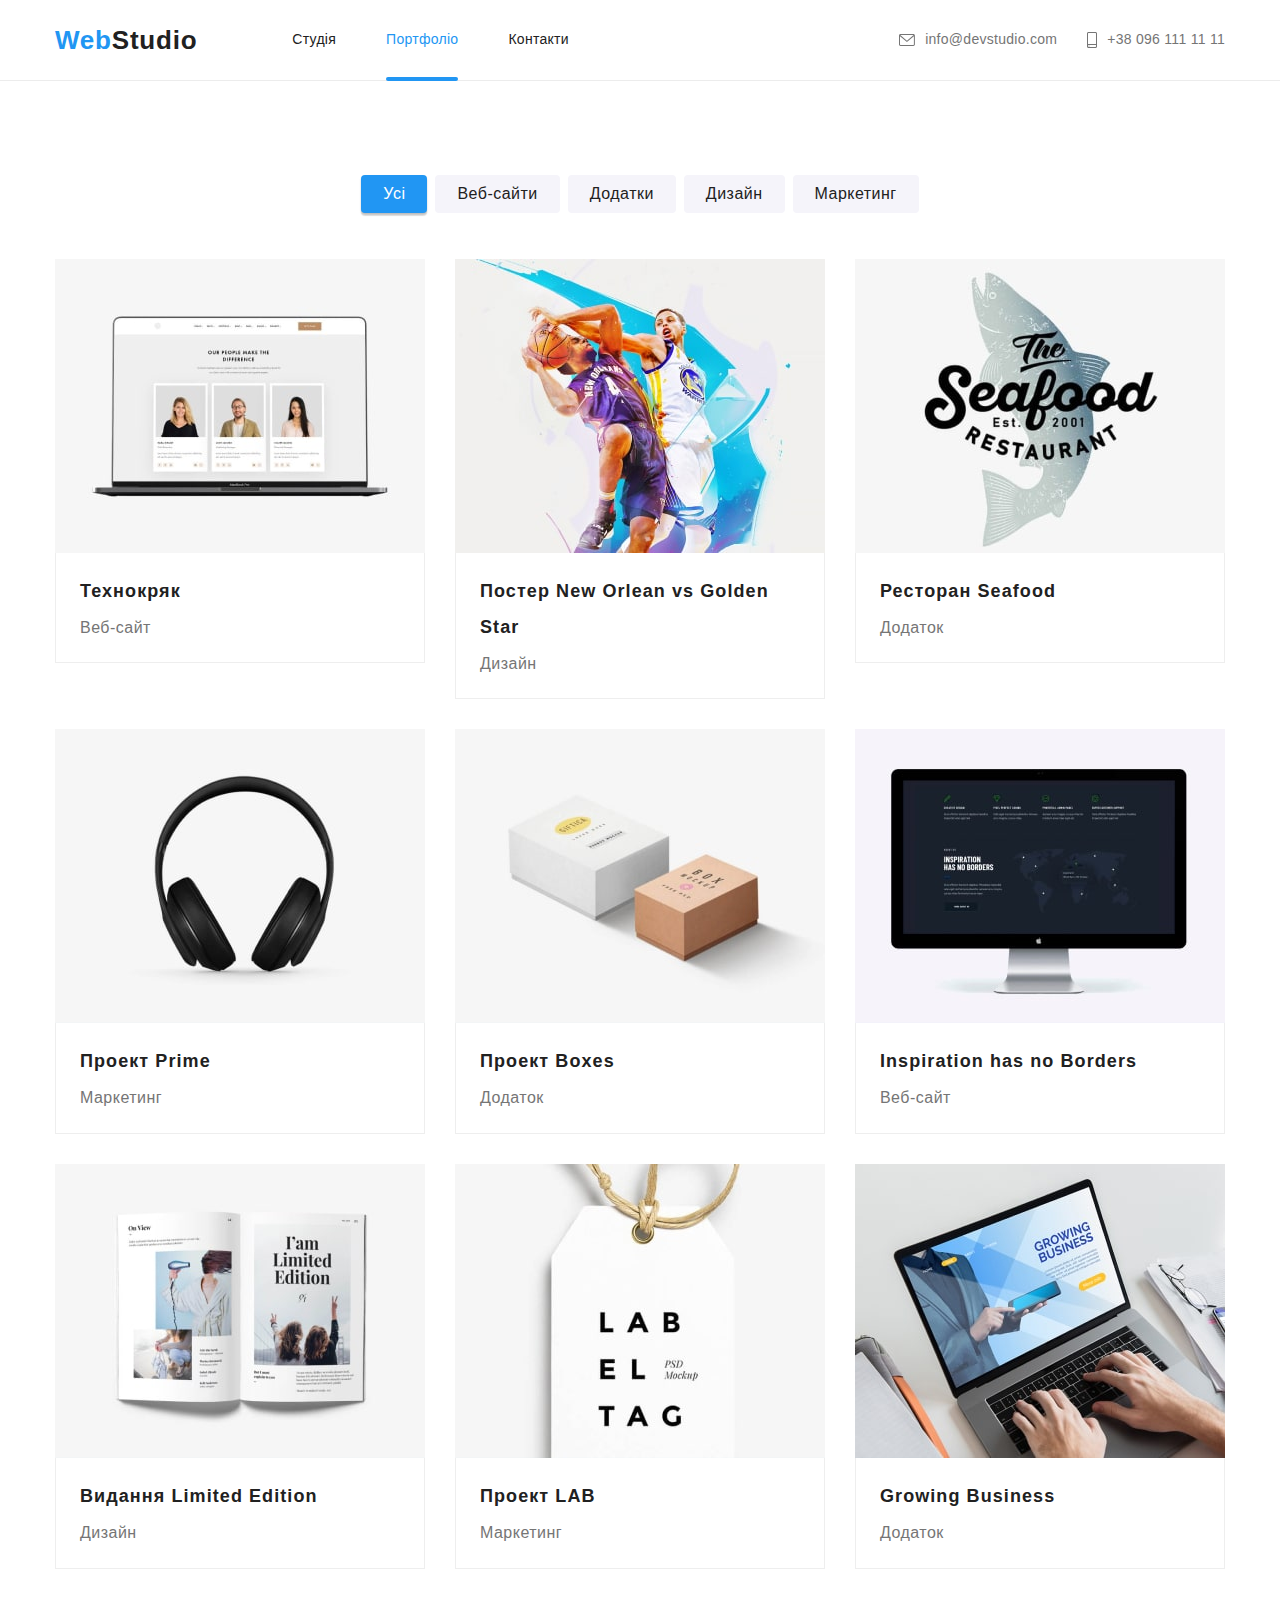
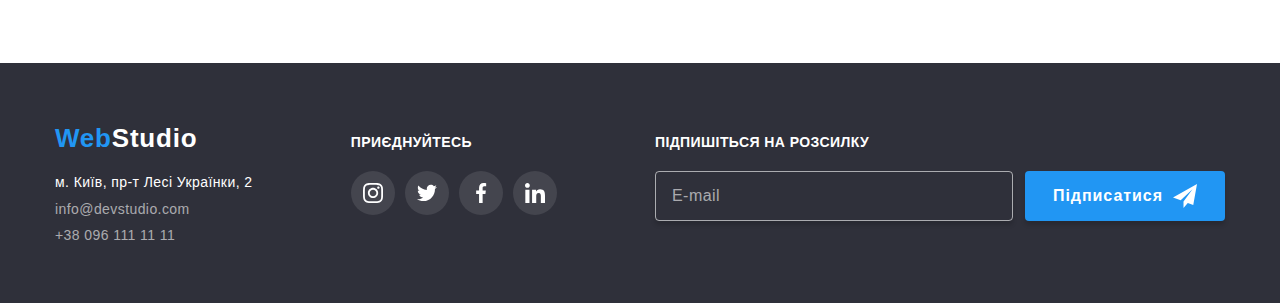
==== portfolio.html @ 4e76b280 "clone hw7" ====
<!DOCTYPE html>
<html lang="en">
  <head>
    <meta charset="UTF-8" />
    <meta http-equiv="X-UA-Compatible" content="IE=edge" />
    <meta name="viewport" content="width=device-width, initial-scale=1.0" />
    <link rel="preconnect" href="https://fonts.googleapis.com" />
    <link rel="preconnect" href="https://fonts.gstatic.com" crossorigin />
    <link
      href="https://fonts.googleapis.com/css2?family=Raleway:wght@700&family=Roboto:wght@400;500;700;900&display=swap"
      rel="stylesheet"
    />
    <title>WebStudio-Portfolio</title>
    <link
      rel="stylesheet"
      href="https://cdnjs.cloudflare.com/ajax/libs/modern-normalize/1.1.0/modern-normalize.min.css"
    />

    <link rel="stylesheet" href="./css/main.min.css" />
  </head>

  <body>
    <!-- Header -->
    <header class="header">
      <!-- Navigation -->
      <div class="container nav-container">
        <nav class="nav">
          <a href="./index.html" class="nav__logo logo link"> Web<span class="logo-header">Studio</span> </a>
          <ul class="nav__list list">
            <li class="nav__item">
              <a href="./index.html" class="nav__link link"> Студія </a>
            </li>
            <li class="nav-item">
              <a href="./portfolio.html" class="nav__link current link"> Портфоліо </a>
            </li>
            <li class="nav__item">
              <a href="#" class="nav__link link"> Контакти </a>
            </li>
          </ul>
        </nav>

        <ul class="contact-nav list">
          <li class="contact-nav__item">
            <a href="mailto:info@devstudio.com" class="contact-nav__link link">
              <svg class="contact-nav__icon" width="16" height="12">
                <use href="./images/icons.svg#icon-envelope"></use>
              </svg>
              info@devstudio.com
            </a>
          </li>
          <li class="contact-nav__item">
            <a href="tel:+380961111111" class="contact-nav__link link">
              <svg class="contact-nav__icon" width="10" height="16">
                <use href="./images/icons.svg#icon-smartphone"></use>
              </svg>
              +38 096 111 11 11
            </a>
          </li>
        </ul>
      </div>
    </header>
    <!-- Main Content -->
    <main class="portfolio-main">
      <section class="portfolio section">
        <div class="container">
          <h1 class="visually-hidden">Портфоліо</h1>
          <ul class="filters list">
            <li class="filters__item">
              <button type="button" class="filters__btn current-btn">Усі</button>
            </li>
            <li class="filters__item">
              <button type="button" class="filters__btn">Веб-сайти</button>
            </li>
            <li class="filters__item">
              <button type="button" class="filters__btn">Додатки</button>
            </li>
            <li class="filters__item">
              <button type="button" class="filters__btn">Дизайн</button>
            </li>
            <li class="filters__item">
              <button type="button" class="filters__btn">Маркетинг</button>
            </li>
          </ul>
          <!-- Projects -->
          <ul class="projects list">
            <li class="projects__item">
              <a href="" class="projects__link link">
                <div class="project-card">
                  <img
                    src="./images/portfolio-img-1.jpg"
                    alt="Пример веб-сайта"
                    class="project-card__photo"
                    width="370"
                    height="294"
                  />
                  <p class="project-card__text">
                    Ресурс пропонує комплексні пропозиції з різним рівнем функціоналу та сервісів. Все це дозволить
                    відвідувачу отримати вичерпні відомості про компанію чи приватну особу.
                  </p>
                </div>
                <div class="description-wrap">
                  <h2 class="description-wrap__title">Технокряк</h2>
                  <p class="description-wrap__type">Веб-сайт</p>
                </div>
              </a>
            </li>
            <li class="projects__item">
              <a href="" class="projects__link link">
                <div class="project-card">
                  <img
                    src="./images/portfolio-img-2.jpg"
                    alt="Баскетбольный постер"
                    class="project-card__photo"
                    width="370"
                    height="294"
                  />
                  <p class="project-card__text">
                    Lorem ipsum dolor sit amet consectetur adipisicing elit. Aut reiciendis tempore officiis id ipsa,
                    fugiat similique ipsam voluptatum dolorem aperiam.
                  </p>
                </div>
                <div class="description-wrap">
                  <h2 class="description-wrap__title">Постер New Orlean vs Golden Star</h2>
                  <p class="description-wrap__type">Дизайн</p>
                </div>
              </a>
            </li>
            <li class="projects__item">
              <a href="" class="projects__link link">
                <div class="project-card">
                  <img
                    src="./images/portfolio-img-3.jpg"
                    alt="Лого ресторана Seafood"
                    class="project-card__photo"
                    width="370"
                    height="294"
                  />
                  <p class="project-card__text">
                    Lorem ipsum dolor sit amet consectetur adipisicing elit. Veniam sint aliquam nesciunt qui eveniet ea
                    voluptatibus nostrum maxime dicta tempore?
                  </p>
                </div>
                <div class="description-wrap">
                  <h2 class="description-wrap__title">Ресторан Seafood</h2>
                  <p class="description-wrap__type">Додаток</p>
                </div>
              </a>
            </li>
            <li class="projects__item">
              <a href="" class="projects__link link">
                <div class="project-card">
                  <img
                    src="./images/portfolio-img-4.jpg"
                    alt="Фото наушников"
                    class="project-card__photo"
                    width="370"
                    height="294"
                  />
                  <p class="project-card__text">
                    Lorem, ipsum dolor sit amet consectetur adipisicing elit. Cumque voluptates tempora odio nesciunt
                    nostrum doloribus ex illo, laudantium quis odit.
                  </p>
                </div>
                <div class="description-wrap">
                  <h2 class="description-wrap__title">Проект Prime</h2>
                  <p class="description-wrap__type">Маркетинг</p>
                </div>
              </a>
            </li>
            <li class="projects__item">
              <a href="" class="projects__link link">
                <div class="project-card">
                  <img
                    src="./images/portfolio-img-5.jpg"
                    alt="Фото коробок"
                    class="project-card__photo"
                    width="370"
                    height="294"
                  />
                  <p class="project-card__text">
                    Lorem ipsum dolor sit amet, consectetur adipisicing elit. Veniam delectus ipsam quidem, facilis
                    similique aliquam commodi quis provident magni temporibus.
                  </p>
                </div>
                <div class="description-wrap">
                  <h2 class="description-wrap__title">Проект Boxes</h2>
                  <p class="description-wrap__type">Додаток</p>
                </div>
              </a>
            </li>
            <li class="projects__item">
              <a href="" class="projects__link link">
                <div class="project-card">
                  <img
                    src="./images/portfolio-img-6.jpg"
                    alt="Монитор с открытым сайтом"
                    class="project-card__photo"
                    width="370"
                    height="294"
                  />
                  <p class="project-card__text">
                    Lorem ipsum dolor sit amet consectetur adipisicing elit. Rem quae aut veniam, odio dignissimos sed
                    corrupti totam labore sint officiis!
                  </p>
                </div>
                <div class="description-wrap">
                  <h2 class="description-wrap__title">Inspiration has no Borders</h2>
                  <p class="description-wrap__type">Веб-сайт</p>
                </div>
              </a>
            </li>
            <li class="projects__item">
              <a href="" class="projects__link link">
                <div class="project-card">
                  <img
                    src="./images/portfolio-img-7.jpg"
                    alt="Фото открытого журнала"
                    class="project-card__photo"
                    width="370"
                    height="294"
                  />
                  <p class="project-card__text">
                    Lorem ipsum dolor sit, amet consectetur adipisicing elit. Temporibus odio numquam ipsam molestiae
                    itaque pariatur vel quas fuga, ad nihil!
                  </p>
                </div>
                <div class="description-wrap">
                  <h2 class="description-wrap__title">Видання Limited Edition</h2>
                  <p class="description-wrap__type">Дизайн</p>
                </div>
              </a>
            </li>
            <li class="projects__item">
              <a href="" class="projects__link link">
                <div class="project-card">
                  <img
                    src="./images/portfolio-img-8.jpg"
                    alt="Бумажный ценник"
                    class="project-card__photo"
                    width="370"
                    height="294"
                  />
                  <p class="project-card__text">
                    Lorem ipsum dolor sit amet consectetur adipisicing elit. Explicabo exercitationem rem omnis.
                    Doloremque dolorem eligendi eveniet adipisci cum voluptatem iusto!
                  </p>
                </div>
                <div class="description-wrap">
                  <h2 class="description-wrap__title">Проект LAB</h2>
                  <p class="description-wrap__type">Маркетинг</p>
                </div>
              </a>
            </li>
            <li class="projects__item">
              <a href="" class="projects__link link">
                <div class="project-card">
                  <img
                    src="./images/portfolio-img-9.jpg"
                    alt="Мужские руки и ноутбук"
                    class="project-card__photo"
                    width="370"
                    height="294"
                  />
                  <p class="project-card__text">
                    Lorem ipsum dolor sit amet consectetur adipisicing elit. Eligendi magnam cupiditate consectetur
                    sapiente voluptate facilis aspernatur nemo placeat quaerat et!
                  </p>
                </div>
                <div class="description-wrap">
                  <h2 class="description-wrap__title">Growing Business</h2>
                  <p class="description-wrap__type">Додаток</p>
                </div>
              </a>
            </li>
          </ul>
        </div>
      </section>
    </main>
    <!-- Footer -->
    <footer class="footer">
      <div class="container">
        <div class="footer-wrap">
          <div class="adress-wrap">
            <address class="address">
              <a href="./index.html" class="logo link"> Web<span class="logo-footer">Studio</span> </a>
              <ul class="contacts list">
                <li class="contacts__item">
                  <a
                    href="https://goo.gl/maps/u7yBzn2zctHJCY1Q6"
                    target="_blank"
                    class="contacts__post-address link"
                    rel="noreferrer noopener nofollow "
                  >
                    м. Київ, пр-т Лесі Українки, 2
                  </a>
                </li>
                <li class="contacts__item">
                  <a href="mailto:info@devstudio.com " class="contacts__link link"> info@devstudio.com </a>
                </li>
                <li class="contacts-item">
                  <a href="tel:+380961111111" class="contacts__link link"> +38 096 111 11 11 </a>
                </li>
              </ul>
            </address>
          </div>
          <div class="footer-soc-wrap">
            <h2 class="footer-soc-title title">Приєднуйтесь</h2>
            <ul class="socnet list">
              <li class="socnet__item">
                <a href="" class="socnet__link footer-soc-link link">
                  <svg class="socnet__icon" width="20" height="20">
                    <use href="./images/icons.svg#icon-instagram"></use>
                  </svg>
                </a>
              </li>
              <li class="socnet__item">
                <a href="" class="socnet__link footer-soc-link link">
                  <svg class="socnet__icon" width="20" height="20">
                    <use href="./images/icons.svg#icon-twitter"></use>
                  </svg>
                </a>
              </li>
              <li class="socnet__item">
                <a href="" class="socnet__link footer-soc-link link">
                  <svg class="socnet__icon" width="20" height="20">
                    <use href="./images/icons.svg#icon-facebook"></use>
                  </svg>
                </a>
              </li>
              <li class="socnet__item">
                <a href="" class="socnet__link footer-soc-link link">
                  <svg class="socnet__icon" width="20" height="20">
                    <use href="./images/icons.svg#icon-linkedin"></use>
                  </svg>
                </a>
              </li>
            </ul>
          </div>
          <div class="subscribe">
            <h2 class="subscribe__title">Підпишіться на розсилку</h2>
            <form class="subscribe__form">
              <input class="subscribe__email" name="user-email" type="email" placeholder="E-mail" />
              <button class="subscribe__btn btn" type="submit">
                Підписатися
                <svg class="subscribe__btn-icon" width="24" height="24">
                  <use href="./images/icons.svg#icon-icon-send"></use>
                </svg>
              </button>
            </form>
          </div>
        </div>
      </div>
    </footer>
  </body>
</html>
---- css/main.min.css ----
@font-face{font-family:"Roboto";font-style:normal;font-weight:400;src:url("../fonts/roboto-v30-latin_cyrillic-regular.eot");src:local(""),url("../fonts/roboto-v30-latin_cyrillic-regular.eot?#iefix") format("embedded-opentype"),url("../fonts/roboto-v30-latin_cyrillic-regular.woff2") format("woff2"),url("../fonts/roboto-v30-latin_cyrillic-regular.woff") format("woff"),url("../fonts/roboto-v30-latin_cyrillic-regular.ttf") format("truetype"),url("../fonts/roboto-v30-latin_cyrillic-regular.svg#Roboto") format("svg")}@font-face{font-family:"Roboto";font-style:normal;font-weight:500;src:url("../fonts/roboto-v30-latin_cyrillic-500.eot");src:local(""),url("../fonts/roboto-v30-latin_cyrillic-500.eot?#iefix") format("embedded-opentype"),url("../fonts/roboto-v30-latin_cyrillic-500.woff2") format("woff2"),url("../fonts/roboto-v30-latin_cyrillic-500.woff") format("woff"),url("../fonts/roboto-v30-latin_cyrillic-500.ttf") format("truetype"),url("../fonts/roboto-v30-latin_cyrillic-500.svg#Roboto") format("svg")}@font-face{font-family:"Roboto";font-style:normal;font-weight:700;src:url("../fonts/roboto-v30-latin_cyrillic-700.eot");src:local(""),url("../fonts/roboto-v30-latin_cyrillic-700.eot?#iefix") format("embedded-opentype"),url("../fonts/roboto-v30-latin_cyrillic-700.woff2") format("woff2"),url("../fonts/roboto-v30-latin_cyrillic-700.woff") format("woff"),url("../fonts/roboto-v30-latin_cyrillic-700.ttf") format("truetype"),url("../fonts/roboto-v30-latin_cyrillic-700.svg#Roboto") format("svg")}@font-face{font-family:"Roboto";font-style:normal;font-weight:900;src:url("../fonts/roboto-v30-latin_cyrillic-900.eot");src:local(""),url("../fonts/roboto-v30-latin_cyrillic-900.eot?#iefix") format("embedded-opentype"),url("../fonts/roboto-v30-latin_cyrillic-900.woff2") format("woff2"),url("../fonts/roboto-v30-latin_cyrillic-900.woff") format("woff"),url("../fonts/roboto-v30-latin_cyrillic-900.ttf") format("truetype"),url("../fonts/roboto-v30-latin_cyrillic-900.svg#Roboto") format("svg")}@font-face{font-family:"Raleway";font-style:normal;font-weight:700;src:url("../fonts/raleway-v28-latin-700.eot");src:local(""),url("../fonts/raleway-v28-latin-700.eot?#iefix") format("embedded-opentype"),url("../fonts/raleway-v28-latin-700.woff2") format("woff2"),url("../fonts/raleway-v28-latin-700.woff") format("woff"),url("../fonts/raleway-v28-latin-700.ttf") format("truetype"),url("../fonts/raleway-v28-latin-700.svg#Raleway") format("svg")}:root{--brand-color: #2196f3;--btn-hover: #188ce8;--main-color: #212121;--second-color: #757575;--accent-color: #ffffff;--background: #2f303a;--foot-color: rgba(255, 255, 255, 0.6);--portfolio-bcg-color: #f5f4fa;--icon-social-color: #afb1b8;--backdrop-color: rgba(0, 0, 0, 0.2);--overflow-color: rgba(33, 150, 243, 0.9);--timing-duration: 250ms;--timing-function: cubic-bezier(0.4, 0, 0.2, 1)}.visually-hidden{position:absolute;width:1px;height:1px;margin:-1px;border:0;padding:0;white-space:nowrap;clip-path:inset(100%);clip:rect(0 0 0 0);overflow:hidden}h1,h2,h3,h4,h5,h6,p{margin-top:0;margin-bottom:0}ul,ol{margin:0;padding-left:0}body{font-family:"Roboto",sans-serif;font-style:normal;font-size:14px;color:var(--main-color)}img{display:block;max-width:100%;height:auto}.link{text-decoration:none;padding:0}.list{list-style:none}.hero__btn{font-size:16px;line-height:1.9;font-weight:700;letter-spacing:.06em;background:var(--brand-color);box-shadow:0px 4px 4px rgba(0,0,0,.15);border-radius:4px;font-family:inherit;font-style:normal;text-align:center;color:var(--accent-color);padding:10px 32px;transition:background-color var(--timing-duration) var(--timing-function)}.hero__btn:hover,.hero__btn:focus{background-color:var(--btn-hover)}.subscribe__btn{font-size:16px;line-height:1.875;font-weight:700;letter-spacing:.06em;background-color:var(--brand-color);box-shadow:0px 4px 4px rgba(0,0,0,.15);border-radius:4px;border:none;font-family:inherit;font-style:normal;display:flex;align-items:center;text-align:center;color:var(--accent-color);padding:10px 28px;transition:background-color var(--timing-duration) var(--timing-function)}.subscribe__btn:hover,.subscribe__btn:focus{background-color:var(--btn-hover)}.subscribe__btn-icon{fill:currentColor;margin-left:10px}.filters__btn{font-size:16px;line-height:1.6;font-weight:500;letter-spacing:.03em;color:var(--main-color);background-color:var(--portfolio-bcg-color);border-radius:4px;border-style:none;font-family:inherit;font-style:normal;text-align:center;cursor:pointer;padding:6px 22px;transition:background-color var(--timing-duration) var(--timing-function),color var(--timing-duration) var(--timing-function),box-shadow var(--timing-duration) var(--timing-function)}.filters__btn:hover,.filters__btn:focus{background-color:var(--brand-color);color:var(--accent-color);box-shadow:0px 3px 1px rgba(0,0,0,.1),0px 1px 2px rgba(0,0,0,.08),0px 2px 2px rgba(0,0,0,.12)}.current-btn{background-color:var(--brand-color);color:var(--accent-color);box-shadow:0px 3px 1px rgba(0,0,0,.1),0px 1px 2px rgba(0,0,0,.08),0px 2px 2px rgba(0,0,0,.12)}.container{width:100%;max-width:1200px;padding-left:15px;padding-right:15px;margin:0 auto}.section{padding-top:94px;padding-bottom:94px}.work__title,.our-team__title,.clients-title{font-size:36px;line-height:1.17;font-weight:700;letter-spacing:.03em;text-align:center}.backdrop{position:fixed;top:0;left:0;width:100%;height:100%;background-color:var(--backdrop-color);opacity:1;transition:opacity var(--timing-duration) var(--timing-function),visibility var(--timing-duration) var(--timing-function)}.backdrop.is-hidden{visibility:hidden;opacity:0;pointer-events:none}.modal{position:absolute;top:50%;left:50%;width:528px;min-height:581px;background-color:var(--accent-color);box-shadow:0px 1px 3px rgba(0,0,0,.12),0px 1px 1px rgba(0,0,0,.14),0px 2px 1px rgba(0,0,0,.2);border-radius:4px;transform:translate(-50%, -50%) scale(1);transition:transform var(--timing-duration) var(--timing-function);padding:40px}.backdrop.is-hidden .modal{transform:translate(-50%, -50%) scale(0)}.btn-close-wrap{position:absolute;right:8px;top:8px}.btn-close{display:flex;justify-content:center;align-items:center;width:30px;height:30px;border-radius:50%;background:var(--accent-color);border:1px solid rgba(0,0,0,.1);transition:color var(--timing-duration) var(--timing-function)}.btn-close:hover,.btn-close:focus{color:var(--btn-hover)}.modal-icon-close{fill:currentColor}.modal__title{font-size:20px;line-height:1.15;font-weight:700;letter-spacing:.03em;text-align:center;margin-bottom:30px}.modal-form{width:448px}.modal-field{margin-bottom:10px}.modal-label{font-size:12px;line-height:1.17;font-weight:400;letter-spacing:.01em;color:var(--second-color);display:block;margin-bottom:4px}.modal-input{width:100%;height:40px;border:1px solid rgba(33,33,33,.2);border-radius:4px;padding-left:42px;background-color:rgba(0,0,0,0);transition:border var(--timing-duration) var(--timing-function)}.modal-input:focus{border:1px solid var(--overflow-color);outline:rgba(0,0,0,0)}.input-wrap{position:relative}.modal-icon{position:absolute;top:50%;left:15px;transform:translateY(-50%);transition:fill var(--timing-duration) var(--timing-function)}.modal-input:focus~.modal-icon{fill:var(--overflow-color)}.modal-field-text{margin-bottom:20px}.modal-text{width:100%;height:120px;border:1px solid rgba(33,33,33,.2);border-radius:4px;padding:12px 16px;resize:none}.modal-text:focus{border:1px solid var(--overflow-color);outline:rgba(0,0,0,0)}.modal-text::placeholder{font-weight:400;font-size:12px;line-height:14px;letter-spacing:.01em;color:rgba(117,117,117,.5)}.modal-field-check{margin-bottom:30px}.check-text{display:flex;align-items:center;justify-content:center;font-size:14px;line-height:1.7;font-weight:400;letter-spacing:.03em;color:var(--second-color)}.check-text span{width:16px;height:15px;border:2px solid var(--main-color);border-radius:2px;margin-right:10px;display:flex;align-items:center;justify-content:center;transition:background-color var(--timing-duration) var(--timing-function);transition:border-color var(--timing-duration) var(--timing-function)}.modal-check:checked+.check-text span{background-color:var(--brand-color);border:none}.modal-check:focus+.check-text span{border-color:var(--main-color)}.check-icon{fill:rgba(0,0,0,0);transition:fill var(--timing-duration) var(--timing-function)}.modal-check:checked+.check-text .check-icon{fill:var(--accent-color)}.policy-agreement{color:var(--overflow-color);font-weight:400;font-size:14px;line-height:1.7;letter-spacing:.03em}.btn-modal{background:var(--brand-color);box-shadow:0px 4px 4px rgba(0,0,0,.15);border-radius:4px;font-family:inherit;font-style:normal;font-size:16px;line-height:1.875;font-weight:700;letter-spacing:.06em;color:var(--accent-color);padding:10px 52px;border:none;transition:background-color var(--timing-duration) var(--timing-function)}.btn-modal:hover,.btn-modal:focus{background-color:var(--btn-hover)}.btn-wrap{display:flex;justify-content:center;align-items:center}.socnet{display:flex;justify-content:center;gap:10px}.socnet__link{width:44px;height:44px;border-radius:50%;background-color:var(--accent-color);display:flex;align-items:center;justify-content:center;color:var(--icon-social-color);transition:background-color var(--timing-duration) var(--timing-function),color var(--timing-duration) var(--timing-function)}.socnet__link:hover{background-color:var(--brand-color);color:var(--accent-color)}.socnet__icon{fill:currentColor}.footer-soc-link{background-color:rgba(255,255,255,.1);color:var(--accent-color);transition:background-color var(--timing-duration) var(--timing-function)}.footer-soc-link:focus{background-color:var(--brand-color)}.logo{font-family:"Raleway",sans-serif;font-size:26px;line-height:1.19;font-weight:700;letter-spacing:.03em;color:var(--brand-color);padding:0}.logo-header{color:var(--main-color)}.logo-footer{color:var(--accent-color)}.header{border-bottom:1px solid #ececec}.nav-container{display:flex;align-items:center}.nav{display:flex;align-items:center}.nav__list{margin-left:95px;display:flex;gap:50px}.nav__list .nav__item:last-child{margin-right:0}.contact-nav{margin-left:auto;display:flex;justify-content:space-between;gap:30px}.contact-nav__link{font-size:14px;line-height:1.14;font-weight:500;letter-spacing:.02em;color:var(--second-color);display:flex;align-items:center;padding:10px 0;transition:color var(--timing-duration) var(--timing-function)}.contact-nav__link:hover,.contact-nav__link:focus{color:var(--brand-color)}.contact-nav__icon{margin-right:10px;fill:currentColor}.nav__link{font-size:14px;line-height:1.14;font-weight:500;letter-spacing:.02em;color:var(--main-color);display:inline-block;padding:32px 0;transition:color var(--timing-duration) var(--timing-function)}.nav__link:hover,.nav__link:focus{color:var(--brand-color)}.current{color:var(--brand-color);position:relative}.current::after{position:absolute;content:"";width:100%;height:4px;border-radius:2px;background-color:currentColor;left:0;bottom:-1px}.hero{max-width:1600px;margin:0 auto;background-image:linear-gradient(rgba(47, 48, 58, 0.4), rgba(47, 48, 58, 0.4)),url(../images/main-section-Img.jpg);background-repeat:no-repeat;background-size:cover;background-position:center;text-align:center;padding:200px 0}.hero__title{margin-bottom:35px;font-size:44px;line-height:1.36;font-weight:900;letter-spacing:.06em;text-align:center;text-transform:uppercase;color:var(--accent-color)}.features-list{display:flex;gap:30px}.features-list__icon-thumb{display:flex;justify-content:center;align-items:center;height:120px;margin-bottom:30px;background:var(--portfolio-bcg-color);border-radius:4px}.features-list__title{font-size:14px;line-height:1.14;font-weight:700;letter-spacing:.03em;text-transform:uppercase;margin-bottom:10px}.features-list__text{font-weight:400;line-height:1.7;letter-spacing:.03em;color:var(--second-color)}.work{padding-top:0}.work__title{margin-bottom:50px}.work-list{display:flex;justify-content:center;gap:30px}.work-list__thumb{position:relative}.work-list__subtitle{position:absolute;padding:27px 0;font-size:14px;line-height:1.14;font-weight:700;letter-spacing:.03em;text-align:center;text-transform:uppercase;color:var(--accent-color);width:100%;height:70px;background:rgba(47,48,58,.8);bottom:0}.our-team{background-color:var(--portfolio-bcg-color)}.our-team__title{margin-bottom:50px}.team-list{display:flex;gap:30px}.team-list__item{background:var(--accent-color);box-shadow:0px 1px 3px rgba(0,0,0,.12),0px 1px 1px rgba(0,0,0,.14),0px 2px 1px rgba(0,0,0,.2);border-radius:0px 0px 4px 4px}.team-list__wrap{padding:30px 32px}.team-list__title{font-size:16px;line-height:1.19;font-weight:500;letter-spacing:.03em;text-align:center;margin-bottom:10px}.team-list__text{font-size:16px;line-height:1.19;font-weight:400;letter-spacing:.03em;text-align:center;color:var(--second-color);margin-bottom:16px}.clients-list{display:flex;gap:30px;justify-content:center;margin-top:50px}.clients-list__link{width:170px;height:92px;border:1px solid var(--icon-social-color);border-radius:4px;color:var(--icon-social-color);display:flex;align-items:center;justify-content:center;transition:color var(--timing-duration) var(--timing-function),border var(--timing-duration) var(--timing-function)}.clients-list__link:hover,.clients-list__link:focus{color:var(--brand-color);border:1px solid var(--brand-color)}.clients-list__icon{fill:currentColor}.footer{padding:60px 0;background-color:var(--background)}.address{font-style:normal}.contacts{margin-top:20px}.contacts .contacts__item{margin-bottom:10px}.contacts .contacts__item:last-child{margin-bottom:0}.contacts__post-address{font-size:14px;line-height:1.17;font-weight:400;letter-spacing:.03em;color:var(--accent-color);padding:0}.contacts__post-address:hover,.contacts__post-address:focus{color:var(--brand-color)}.contacts__link{font-size:14px;line-height:1.17;font-weight:400;letter-spacing:.03em;color:var(--foot-color);padding:0}.contacts__link:hover,.contacts__link:focus{color:var(--brand-color)}.footer-soc-title,.subscribe__title{font-size:14px;line-height:1.14;font-weight:700;letter-spacing:.03em;text-transform:uppercase;color:var(--accent-color);margin-bottom:20px}.footer-soc-wrap{margin-top:12px}.footer-wrap{display:flex;justify-content:space-between}.subscribe{margin-top:12px}.subscribe__form{display:flex;gap:12px;margin-top:20px}.subscribe__email{width:358px;height:50px;border:1px solid var(--foot-color);box-shadow:0px 4px 4px rgba(0,0,0,.15);border-radius:4px;font-family:inherit;font-style:normal;font-size:16px;line-height:1.25;font-weight:400;letter-spacing:.03em;color:var(--accent-color);background-color:rgba(0,0,0,0);display:flex;align-items:center;padding-left:16px}.subscribe__email::placeholder{color:var(--foot-color)}.subscribe__email:focus{outline:none;border:1px solid var(--overflow-color)}.filters{display:flex;justify-content:center;margin-bottom:46px;gap:8px}.projects{display:flex;flex-wrap:wrap;gap:30px}.projects__item{width:calc((100% - 60px)/3)}.projects__link{display:block;padding:0;transition:box-shadow var(--timing-duration) var(--timing-function)}.projects__link:hover,.projects__link:focus{box-shadow:0px 1px 1px rgba(0,0,0,.12),0px 4px 4px rgba(0,0,0,.06),1px 4px 6px rgba(0,0,0,.16)}.project-card{position:relative;overflow:hidden}.project-card__text{display:flex;align-items:center;top:0;left:0;position:absolute;font-size:18px;line-height:2;font-weight:400;letter-spacing:.03em;padding:63px 24px;color:var(--accent-color);background-color:var(--overflow-color);width:100%;height:100%;transform:translateY(100%);transition:transform var(--timing-duration) var(--timing-function)}.projects__item:hover .project-card__text{transform:translateY(0%)}.description-wrap{border-bottom:1px solid #eee;border-left:1px solid #eee;border-right:1px solid #eee;padding:20px 24px}.description-wrap .description-wrap__title{font-size:18px;line-height:2;font-weight:700;letter-spacing:.06em;margin-bottom:4px;color:var(--main-color)}.description-wrap .description-wrap__type{font-size:16px;line-height:1.87;font-weight:400;letter-spacing:.03em;color:var(--second-color)}/*# sourceMappingURL=main.min.css.map */
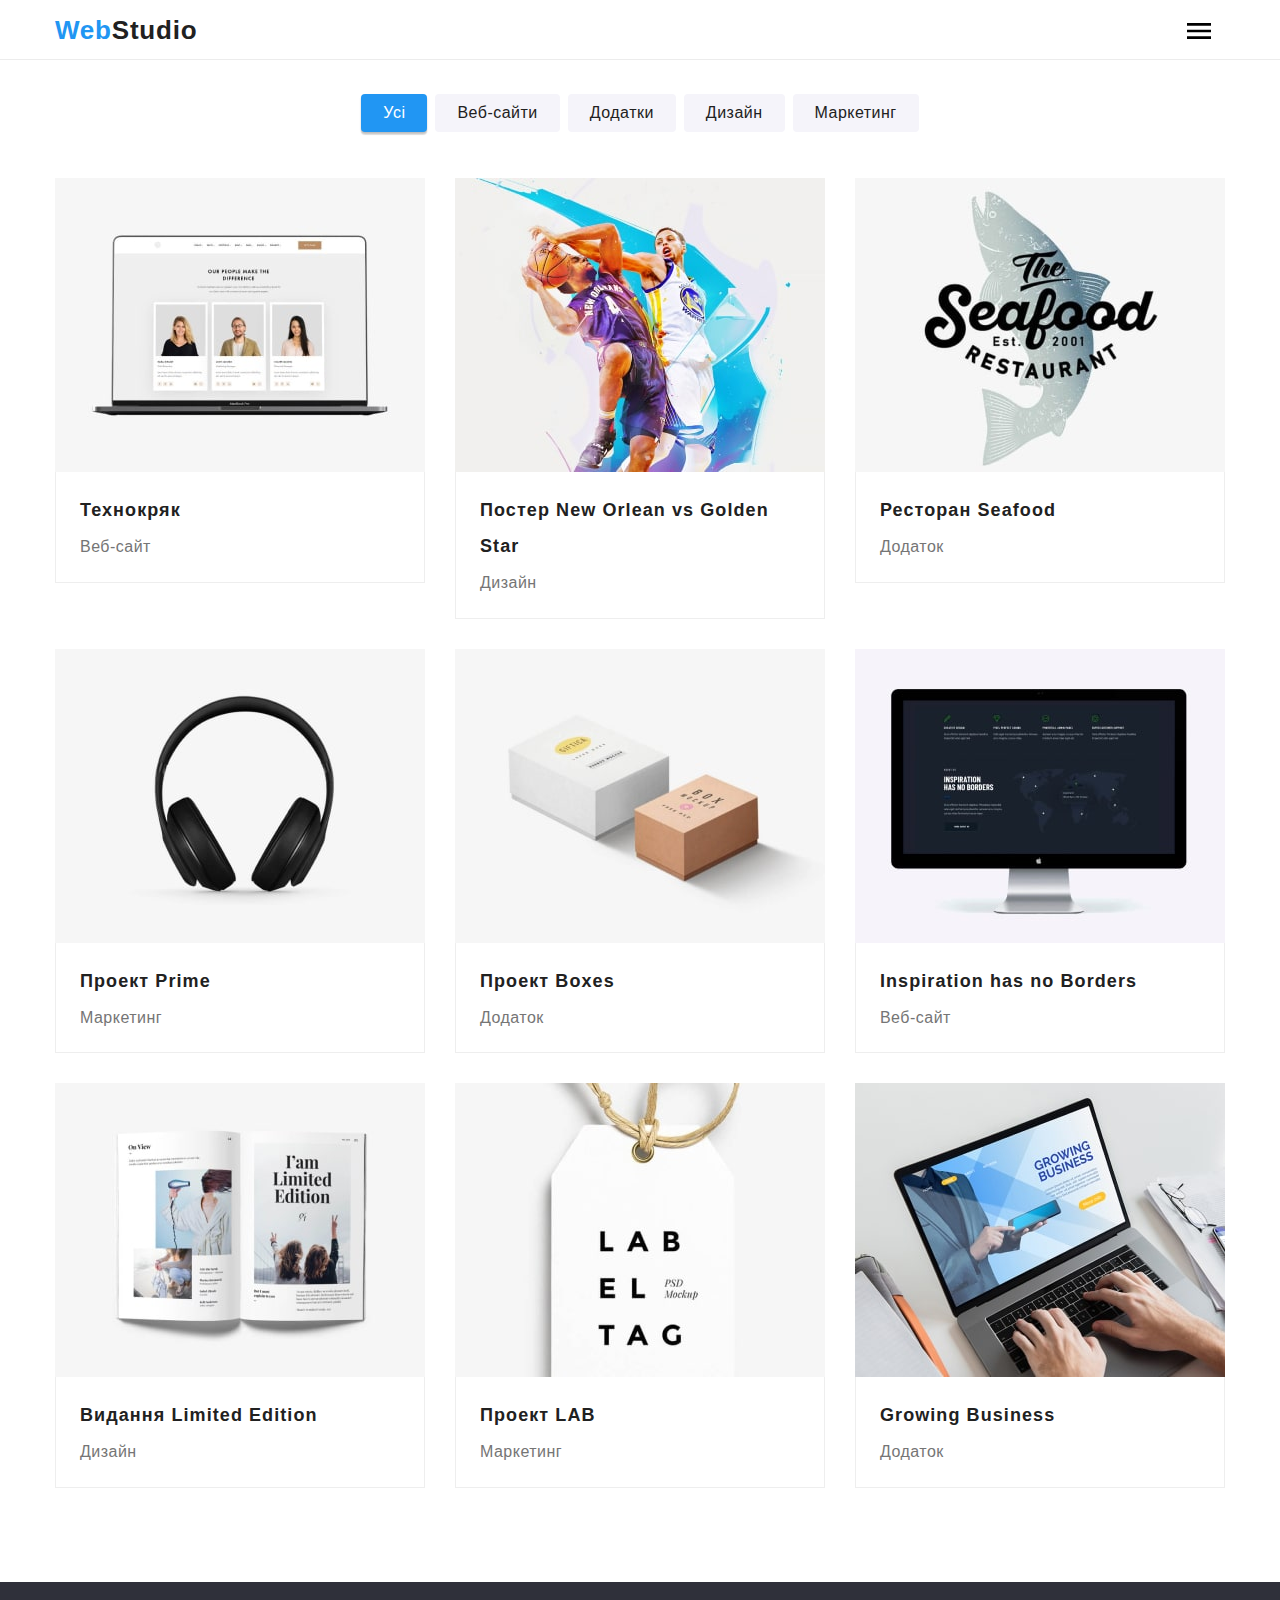
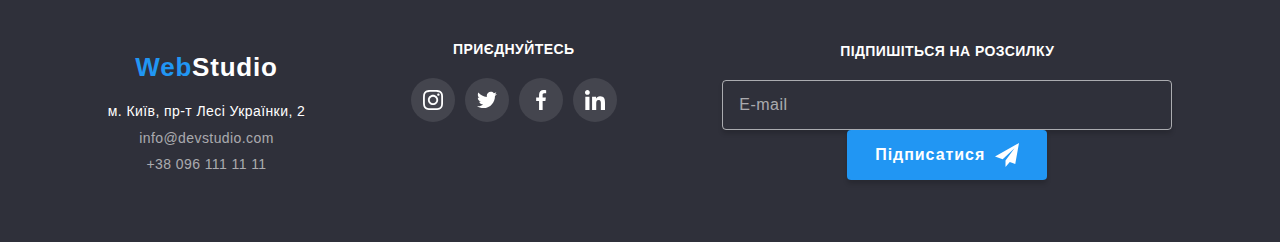
==== commit 06ea2457: "add mobile-menu" ====
--- a/portfolio.html
+++ b/portfolio.html
@@ -22,10 +22,14 @@
   <body>
     <!-- Header -->
     <header class="header">
-      <!-- Navigation -->
       <div class="container nav-container">
+        <a href="./index.html" class="header__logo logo link"> Web<span class="logo-header">Studio</span> </a>
+        <button class="menu-toggle js-open-menu" type="button" aria-expanded="false" aria-controls="mobile-menu">
+          <svg class="menu-icon" width="40" height="40">
+            <use href="./images/icons.svg#icon-menu_40px"></use>
+          </svg>
+        </button>
         <nav class="nav">
-          <a href="./index.html" class="nav__logo logo link"> Web<span class="logo-header">Studio</span> </a>
           <ul class="nav__list list">
             <li class="nav__item">
               <a href="./index.html" class="nav__link link"> Студія </a>
@@ -38,25 +42,40 @@
             </li>
           </ul>
         </nav>
-
-        <ul class="contact-nav list">
-          <li class="contact-nav__item">
-            <a href="mailto:info@devstudio.com" class="contact-nav__link link">
-              <svg class="contact-nav__icon" width="16" height="12">
-                <use href="./images/icons.svg#icon-envelope"></use>
-              </svg>
-              info@devstudio.com
-            </a>
-          </li>
-          <li class="contact-nav__item">
-            <a href="tel:+380961111111" class="contact-nav__link link">
-              <svg class="contact-nav__icon" width="10" height="16">
-                <use href="./images/icons.svg#icon-smartphone"></use>
-              </svg>
-              +38 096 111 11 11
-            </a>
-          </li>
-        </ul>
+        <div class="header-connect">
+          <ul class="contact list">
+            <li class="contact__item">
+              <a href="mailto:info@devstudio.com" class="contact-link link">
+                <svg class="contact__icon" width="16" height="12">
+                  <use href="./images/icons.svg#icon-envelope"></use>
+                </svg>
+                info@devstudio.com
+              </a>
+            </li>
+            <li class="contact__item">
+              <a href="tel:+380961111111" class="contact__link link">
+                <svg class="contact__icon" width="10" height="16">
+                  <use href="./images/icons.svg#icon-smartphone"></use>
+                </svg>
+                +38 096 111 11 11
+              </a>
+            </li>
+          </ul>
+          <ul class="social list">
+            <li class="social__item">
+              <a href="" class="social__link link">Instagramm</a>
+            </li>
+            <li class="social__item">
+              <a href="" class="social__link link">Twitter</a>
+            </li>
+            <li class="social__item">
+              <a href="" class="social__link link">facebook</a>
+            </li>
+            <li class="social__item">
+              <a href="" class="social__link link">LinkedIn</a>
+            </li>
+          </ul>
+        </div>
       </div>
     </header>
     <!-- Main Content -->
@@ -351,5 +370,54 @@
         </div>
       </div>
     </footer>
+
+    <div class="mob-menu js-menu-container" id="mobile-menu">
+      <div class="menu-container">
+        <button class="menu-toggle js-close-menu" type="button">
+          <svg class="menu-icon" width="40" height="40">
+            <use href="./images/icons.svg#icon-close_40px"></use>
+          </svg>
+        </button>
+        <nav class="menu-nav">
+          <ul class="menu-nav__list list">
+            <li class="menu-nav__item">
+              <a href="./index.html" class="menu-nav__link link"> Студія </a>
+            </li>
+            <li class="menu-nav__item">
+              <a href="./portfolio.html" class="menu-nav__link link"> Портфоліо </a>
+            </li>
+            <li class="menu-nav__item">
+              <a href="#" class="menu-nav__link link"> Контакти </a>
+            </li>
+          </ul>
+        </nav>
+        <div class="menu-connect">
+          <ul class="menu-contact list">
+            <li class="menu-contact__item">
+              <a href="tel:+380961111111" class="menu-tel link"> +38 096 111 11 11 </a>
+            </li>
+            <li class="menu-contact__item">
+              <a href="mailto:info@devstudio.com" class="menu-email link"> info@devstudio.com </a>
+            </li>
+          </ul>
+          <ul class="menu-social list">
+            <li class="menu-social__item">
+              <a href="" class="menu-social__link link">Instagram</a>
+            </li>
+            <li class="menu-social__item">
+              <a href="" class="menu-social__link link">Twitter</a>
+            </li>
+            <li class="menu-social__item">
+              <a href="" class="menu-social__link link">facebook</a>
+            </li>
+            <li class="menu-social__item">
+              <a href="" class="menu-social__link link">LinkedIn</a>
+            </li>
+          </ul>
+        </div>
+      </div>
+    </div>
+
+    <script src="./js/mobile-menu.js"></script>
   </body>
 </html>
--- a/css/main.min.css
+++ b/css/main.min.css
@@ -1 +1 @@
-@font-face{font-family:"Roboto";font-style:normal;font-weight:400;src:url("../fonts/roboto-v30-latin_cyrillic-regular.eot");src:local(""),url("../fonts/roboto-v30-latin_cyrillic-regular.eot?#iefix") format("embedded-opentype"),url("../fonts/roboto-v30-latin_cyrillic-regular.woff2") format("woff2"),url("../fonts/roboto-v30-latin_cyrillic-regular.woff") format("woff"),url("../fonts/roboto-v30-latin_cyrillic-regular.ttf") format("truetype"),url("../fonts/roboto-v30-latin_cyrillic-regular.svg#Roboto") format("svg")}@font-face{font-family:"Roboto";font-style:normal;font-weight:500;src:url("../fonts/roboto-v30-latin_cyrillic-500.eot");src:local(""),url("../fonts/roboto-v30-latin_cyrillic-500.eot?#iefix") format("embedded-opentype"),url("../fonts/roboto-v30-latin_cyrillic-500.woff2") format("woff2"),url("../fonts/roboto-v30-latin_cyrillic-500.woff") format("woff"),url("../fonts/roboto-v30-latin_cyrillic-500.ttf") format("truetype"),url("../fonts/roboto-v30-latin_cyrillic-500.svg#Roboto") format("svg")}@font-face{font-family:"Roboto";font-style:normal;font-weight:700;src:url("../fonts/roboto-v30-latin_cyrillic-700.eot");src:local(""),url("../fonts/roboto-v30-latin_cyrillic-700.eot?#iefix") format("embedded-opentype"),url("../fonts/roboto-v30-latin_cyrillic-700.woff2") format("woff2"),url("../fonts/roboto-v30-latin_cyrillic-700.woff") format("woff"),url("../fonts/roboto-v30-latin_cyrillic-700.ttf") format("truetype"),url("../fonts/roboto-v30-latin_cyrillic-700.svg#Roboto") format("svg")}@font-face{font-family:"Roboto";font-style:normal;font-weight:900;src:url("../fonts/roboto-v30-latin_cyrillic-900.eot");src:local(""),url("../fonts/roboto-v30-latin_cyrillic-900.eot?#iefix") format("embedded-opentype"),url("../fonts/roboto-v30-latin_cyrillic-900.woff2") format("woff2"),url("../fonts/roboto-v30-latin_cyrillic-900.woff") format("woff"),url("../fonts/roboto-v30-latin_cyrillic-900.ttf") format("truetype"),url("../fonts/roboto-v30-latin_cyrillic-900.svg#Roboto") format("svg")}@font-face{font-family:"Raleway";font-style:normal;font-weight:700;src:url("../fonts/raleway-v28-latin-700.eot");src:local(""),url("../fonts/raleway-v28-latin-700.eot?#iefix") format("embedded-opentype"),url("../fonts/raleway-v28-latin-700.woff2") format("woff2"),url("../fonts/raleway-v28-latin-700.woff") format("woff"),url("../fonts/raleway-v28-latin-700.ttf") format("truetype"),url("../fonts/raleway-v28-latin-700.svg#Raleway") format("svg")}:root{--brand-color: #2196f3;--btn-hover: #188ce8;--main-color: #212121;--second-color: #757575;--accent-color: #ffffff;--background: #2f303a;--foot-color: rgba(255, 255, 255, 0.6);--portfolio-bcg-color: #f5f4fa;--icon-social-color: #afb1b8;--backdrop-color: rgba(0, 0, 0, 0.2);--overflow-color: rgba(33, 150, 243, 0.9);--timing-duration: 250ms;--timing-function: cubic-bezier(0.4, 0, 0.2, 1)}.visually-hidden{position:absolute;width:1px;height:1px;margin:-1px;border:0;padding:0;white-space:nowrap;clip-path:inset(100%);clip:rect(0 0 0 0);overflow:hidden}h1,h2,h3,h4,h5,h6,p{margin-top:0;margin-bottom:0}ul,ol{margin:0;padding-left:0}body{font-family:"Roboto",sans-serif;font-style:normal;font-size:14px;color:var(--main-color)}img{display:block;max-width:100%;height:auto}.link{text-decoration:none;padding:0}.list{list-style:none}.hero__btn{font-size:16px;line-height:1.9;font-weight:700;letter-spacing:.06em;background:var(--brand-color);box-shadow:0px 4px 4px rgba(0,0,0,.15);border-radius:4px;font-family:inherit;font-style:normal;text-align:center;color:var(--accent-color);padding:10px 32px;transition:background-color var(--timing-duration) var(--timing-function)}.hero__btn:hover,.hero__btn:focus{background-color:var(--btn-hover)}.subscribe__btn{font-size:16px;line-height:1.875;font-weight:700;letter-spacing:.06em;background-color:var(--brand-color);box-shadow:0px 4px 4px rgba(0,0,0,.15);border-radius:4px;border:none;font-family:inherit;font-style:normal;display:flex;align-items:center;text-align:center;color:var(--accent-color);padding:10px 28px;transition:background-color var(--timing-duration) var(--timing-function)}.subscribe__btn:hover,.subscribe__btn:focus{background-color:var(--btn-hover)}.subscribe__btn-icon{fill:currentColor;margin-left:10px}.filters__btn{font-size:16px;line-height:1.6;font-weight:500;letter-spacing:.03em;color:var(--main-color);background-color:var(--portfolio-bcg-color);border-radius:4px;border-style:none;font-family:inherit;font-style:normal;text-align:center;cursor:pointer;padding:6px 22px;transition:background-color var(--timing-duration) var(--timing-function),color var(--timing-duration) var(--timing-function),box-shadow var(--timing-duration) var(--timing-function)}.filters__btn:hover,.filters__btn:focus{background-color:var(--brand-color);color:var(--accent-color);box-shadow:0px 3px 1px rgba(0,0,0,.1),0px 1px 2px rgba(0,0,0,.08),0px 2px 2px rgba(0,0,0,.12)}.current-btn{background-color:var(--brand-color);color:var(--accent-color);box-shadow:0px 3px 1px rgba(0,0,0,.1),0px 1px 2px rgba(0,0,0,.08),0px 2px 2px rgba(0,0,0,.12)}.container{width:100%;max-width:1200px;padding-left:15px;padding-right:15px;margin:0 auto}.section{padding-top:94px;padding-bottom:94px}.work__title,.our-team__title,.clients-title{font-size:36px;line-height:1.17;font-weight:700;letter-spacing:.03em;text-align:center}.backdrop{position:fixed;top:0;left:0;width:100%;height:100%;background-color:var(--backdrop-color);opacity:1;transition:opacity var(--timing-duration) var(--timing-function),visibility var(--timing-duration) var(--timing-function)}.backdrop.is-hidden{visibility:hidden;opacity:0;pointer-events:none}.modal{position:absolute;top:50%;left:50%;width:528px;min-height:581px;background-color:var(--accent-color);box-shadow:0px 1px 3px rgba(0,0,0,.12),0px 1px 1px rgba(0,0,0,.14),0px 2px 1px rgba(0,0,0,.2);border-radius:4px;transform:translate(-50%, -50%) scale(1);transition:transform var(--timing-duration) var(--timing-function);padding:40px}.backdrop.is-hidden .modal{transform:translate(-50%, -50%) scale(0)}.btn-close-wrap{position:absolute;right:8px;top:8px}.btn-close{display:flex;justify-content:center;align-items:center;width:30px;height:30px;border-radius:50%;background:var(--accent-color);border:1px solid rgba(0,0,0,.1);transition:color var(--timing-duration) var(--timing-function)}.btn-close:hover,.btn-close:focus{color:var(--btn-hover)}.modal-icon-close{fill:currentColor}.modal__title{font-size:20px;line-height:1.15;font-weight:700;letter-spacing:.03em;text-align:center;margin-bottom:30px}.modal-form{width:448px}.modal-field{margin-bottom:10px}.modal-label{font-size:12px;line-height:1.17;font-weight:400;letter-spacing:.01em;color:var(--second-color);display:block;margin-bottom:4px}.modal-input{width:100%;height:40px;border:1px solid rgba(33,33,33,.2);border-radius:4px;padding-left:42px;background-color:rgba(0,0,0,0);transition:border var(--timing-duration) var(--timing-function)}.modal-input:focus{border:1px solid var(--overflow-color);outline:rgba(0,0,0,0)}.input-wrap{position:relative}.modal-icon{position:absolute;top:50%;left:15px;transform:translateY(-50%);transition:fill var(--timing-duration) var(--timing-function)}.modal-input:focus~.modal-icon{fill:var(--overflow-color)}.modal-field-text{margin-bottom:20px}.modal-text{width:100%;height:120px;border:1px solid rgba(33,33,33,.2);border-radius:4px;padding:12px 16px;resize:none}.modal-text:focus{border:1px solid var(--overflow-color);outline:rgba(0,0,0,0)}.modal-text::placeholder{font-weight:400;font-size:12px;line-height:14px;letter-spacing:.01em;color:rgba(117,117,117,.5)}.modal-field-check{margin-bottom:30px}.check-text{display:flex;align-items:center;justify-content:center;font-size:14px;line-height:1.7;font-weight:400;letter-spacing:.03em;color:var(--second-color)}.check-text span{width:16px;height:15px;border:2px solid var(--main-color);border-radius:2px;margin-right:10px;display:flex;align-items:center;justify-content:center;transition:background-color var(--timing-duration) var(--timing-function);transition:border-color var(--timing-duration) var(--timing-function)}.modal-check:checked+.check-text span{background-color:var(--brand-color);border:none}.modal-check:focus+.check-text span{border-color:var(--main-color)}.check-icon{fill:rgba(0,0,0,0);transition:fill var(--timing-duration) var(--timing-function)}.modal-check:checked+.check-text .check-icon{fill:var(--accent-color)}.policy-agreement{color:var(--overflow-color);font-weight:400;font-size:14px;line-height:1.7;letter-spacing:.03em}.btn-modal{background:var(--brand-color);box-shadow:0px 4px 4px rgba(0,0,0,.15);border-radius:4px;font-family:inherit;font-style:normal;font-size:16px;line-height:1.875;font-weight:700;letter-spacing:.06em;color:var(--accent-color);padding:10px 52px;border:none;transition:background-color var(--timing-duration) var(--timing-function)}.btn-modal:hover,.btn-modal:focus{background-color:var(--btn-hover)}.btn-wrap{display:flex;justify-content:center;align-items:center}.socnet{display:flex;justify-content:center;gap:10px}.socnet__link{width:44px;height:44px;border-radius:50%;background-color:var(--accent-color);display:flex;align-items:center;justify-content:center;color:var(--icon-social-color);transition:background-color var(--timing-duration) var(--timing-function),color var(--timing-duration) var(--timing-function)}.socnet__link:hover{background-color:var(--brand-color);color:var(--accent-color)}.socnet__icon{fill:currentColor}.footer-soc-link{background-color:rgba(255,255,255,.1);color:var(--accent-color);transition:background-color var(--timing-duration) var(--timing-function)}.footer-soc-link:focus{background-color:var(--brand-color)}.logo{font-family:"Raleway",sans-serif;font-size:26px;line-height:1.19;font-weight:700;letter-spacing:.03em;color:var(--brand-color);padding:0}.logo-header{color:var(--main-color)}.logo-footer{color:var(--accent-color)}.header{border-bottom:1px solid #ececec}.nav-container{display:flex;align-items:center}.nav{display:flex;align-items:center}.nav__list{margin-left:95px;display:flex;gap:50px}.nav__list .nav__item:last-child{margin-right:0}.contact-nav{margin-left:auto;display:flex;justify-content:space-between;gap:30px}.contact-nav__link{font-size:14px;line-height:1.14;font-weight:500;letter-spacing:.02em;color:var(--second-color);display:flex;align-items:center;padding:10px 0;transition:color var(--timing-duration) var(--timing-function)}.contact-nav__link:hover,.contact-nav__link:focus{color:var(--brand-color)}.contact-nav__icon{margin-right:10px;fill:currentColor}.nav__link{font-size:14px;line-height:1.14;font-weight:500;letter-spacing:.02em;color:var(--main-color);display:inline-block;padding:32px 0;transition:color var(--timing-duration) var(--timing-function)}.nav__link:hover,.nav__link:focus{color:var(--brand-color)}.current{color:var(--brand-color);position:relative}.current::after{position:absolute;content:"";width:100%;height:4px;border-radius:2px;background-color:currentColor;left:0;bottom:-1px}.hero{max-width:1600px;margin:0 auto;background-image:linear-gradient(rgba(47, 48, 58, 0.4), rgba(47, 48, 58, 0.4)),url(../images/main-section-Img.jpg);background-repeat:no-repeat;background-size:cover;background-position:center;text-align:center;padding:200px 0}.hero__title{margin-bottom:35px;font-size:44px;line-height:1.36;font-weight:900;letter-spacing:.06em;text-align:center;text-transform:uppercase;color:var(--accent-color)}.features-list{display:flex;gap:30px}.features-list__icon-thumb{display:flex;justify-content:center;align-items:center;height:120px;margin-bottom:30px;background:var(--portfolio-bcg-color);border-radius:4px}.features-list__title{font-size:14px;line-height:1.14;font-weight:700;letter-spacing:.03em;text-transform:uppercase;margin-bottom:10px}.features-list__text{font-weight:400;line-height:1.7;letter-spacing:.03em;color:var(--second-color)}.work{padding-top:0}.work__title{margin-bottom:50px}.work-list{display:flex;justify-content:center;gap:30px}.work-list__thumb{position:relative}.work-list__subtitle{position:absolute;padding:27px 0;font-size:14px;line-height:1.14;font-weight:700;letter-spacing:.03em;text-align:center;text-transform:uppercase;color:var(--accent-color);width:100%;height:70px;background:rgba(47,48,58,.8);bottom:0}.our-team{background-color:var(--portfolio-bcg-color)}.our-team__title{margin-bottom:50px}.team-list{display:flex;gap:30px}.team-list__item{background:var(--accent-color);box-shadow:0px 1px 3px rgba(0,0,0,.12),0px 1px 1px rgba(0,0,0,.14),0px 2px 1px rgba(0,0,0,.2);border-radius:0px 0px 4px 4px}.team-list__wrap{padding:30px 32px}.team-list__title{font-size:16px;line-height:1.19;font-weight:500;letter-spacing:.03em;text-align:center;margin-bottom:10px}.team-list__text{font-size:16px;line-height:1.19;font-weight:400;letter-spacing:.03em;text-align:center;color:var(--second-color);margin-bottom:16px}.clients-list{display:flex;gap:30px;justify-content:center;margin-top:50px}.clients-list__link{width:170px;height:92px;border:1px solid var(--icon-social-color);border-radius:4px;color:var(--icon-social-color);display:flex;align-items:center;justify-content:center;transition:color var(--timing-duration) var(--timing-function),border var(--timing-duration) var(--timing-function)}.clients-list__link:hover,.clients-list__link:focus{color:var(--brand-color);border:1px solid var(--brand-color)}.clients-list__icon{fill:currentColor}.footer{padding:60px 0;background-color:var(--background)}.address{font-style:normal}.contacts{margin-top:20px}.contacts .contacts__item{margin-bottom:10px}.contacts .contacts__item:last-child{margin-bottom:0}.contacts__post-address{font-size:14px;line-height:1.17;font-weight:400;letter-spacing:.03em;color:var(--accent-color);padding:0}.contacts__post-address:hover,.contacts__post-address:focus{color:var(--brand-color)}.contacts__link{font-size:14px;line-height:1.17;font-weight:400;letter-spacing:.03em;color:var(--foot-color);padding:0}.contacts__link:hover,.contacts__link:focus{color:var(--brand-color)}.footer-soc-title,.subscribe__title{font-size:14px;line-height:1.14;font-weight:700;letter-spacing:.03em;text-transform:uppercase;color:var(--accent-color);margin-bottom:20px}.footer-soc-wrap{margin-top:12px}.footer-wrap{display:flex;justify-content:space-between}.subscribe{margin-top:12px}.subscribe__form{display:flex;gap:12px;margin-top:20px}.subscribe__email{width:358px;height:50px;border:1px solid var(--foot-color);box-shadow:0px 4px 4px rgba(0,0,0,.15);border-radius:4px;font-family:inherit;font-style:normal;font-size:16px;line-height:1.25;font-weight:400;letter-spacing:.03em;color:var(--accent-color);background-color:rgba(0,0,0,0);display:flex;align-items:center;padding-left:16px}.subscribe__email::placeholder{color:var(--foot-color)}.subscribe__email:focus{outline:none;border:1px solid var(--overflow-color)}.filters{display:flex;justify-content:center;margin-bottom:46px;gap:8px}.projects{display:flex;flex-wrap:wrap;gap:30px}.projects__item{width:calc((100% - 60px)/3)}.projects__link{display:block;padding:0;transition:box-shadow var(--timing-duration) var(--timing-function)}.projects__link:hover,.projects__link:focus{box-shadow:0px 1px 1px rgba(0,0,0,.12),0px 4px 4px rgba(0,0,0,.06),1px 4px 6px rgba(0,0,0,.16)}.project-card{position:relative;overflow:hidden}.project-card__text{display:flex;align-items:center;top:0;left:0;position:absolute;font-size:18px;line-height:2;font-weight:400;letter-spacing:.03em;padding:63px 24px;color:var(--accent-color);background-color:var(--overflow-color);width:100%;height:100%;transform:translateY(100%);transition:transform var(--timing-duration) var(--timing-function)}.projects__item:hover .project-card__text{transform:translateY(0%)}.description-wrap{border-bottom:1px solid #eee;border-left:1px solid #eee;border-right:1px solid #eee;padding:20px 24px}.description-wrap .description-wrap__title{font-size:18px;line-height:2;font-weight:700;letter-spacing:.06em;margin-bottom:4px;color:var(--main-color)}.description-wrap .description-wrap__type{font-size:16px;line-height:1.87;font-weight:400;letter-spacing:.03em;color:var(--second-color)}/*# sourceMappingURL=main.min.css.map */+.visually-hidden{position:absolute;width:1px;height:1px;margin:-1px;border:0;padding:0;white-space:nowrap;clip-path:inset(100%);clip:rect(0 0 0 0);overflow:hidden}:root{--brand-color: #2196f3;--btn-hover: #188ce8;--main-color: #212121;--second-color: #757575;--accent-color: #ffffff;--background: #2f303a;--foot-color: rgba(255, 255, 255, 0.6);--portfolio-bcg-color: #f5f4fa;--icon-social-color: #afb1b8;--backdrop-color: rgba(0, 0, 0, 0.2);--overflow-color: rgba(33, 150, 243, 0.9);--timing-duration: 250ms;--timing-function: cubic-bezier(0.4, 0, 0.2, 1)}body{font-family:"Roboto",sans-serif;font-style:normal;font-size:14px;color:var(--main-color)}img{display:block;min-width:100%;height:auto}.link{text-decoration:none;padding:0}.list{list-style:none}@font-face{font-family:"Roboto";font-style:normal;font-weight:400;src:url("../fonts/roboto-v30-latin_cyrillic-regular.eot");src:local(""),url("../fonts/roboto-v30-latin_cyrillic-regular.eot?#iefix") format("embedded-opentype"),url("../fonts/roboto-v30-latin_cyrillic-regular.woff2") format("woff2"),url("../fonts/roboto-v30-latin_cyrillic-regular.woff") format("woff"),url("../fonts/roboto-v30-latin_cyrillic-regular.ttf") format("truetype"),url("../fonts/roboto-v30-latin_cyrillic-regular.svg#Roboto") format("svg")}@font-face{font-family:"Roboto";font-style:normal;font-weight:500;src:url("../fonts/roboto-v30-latin_cyrillic-500.eot");src:local(""),url("../fonts/roboto-v30-latin_cyrillic-500.eot?#iefix") format("embedded-opentype"),url("../fonts/roboto-v30-latin_cyrillic-500.woff2") format("woff2"),url("../fonts/roboto-v30-latin_cyrillic-500.woff") format("woff"),url("../fonts/roboto-v30-latin_cyrillic-500.ttf") format("truetype"),url("../fonts/roboto-v30-latin_cyrillic-500.svg#Roboto") format("svg")}@font-face{font-family:"Roboto";font-style:normal;font-weight:700;src:url("../fonts/roboto-v30-latin_cyrillic-700.eot");src:local(""),url("../fonts/roboto-v30-latin_cyrillic-700.eot?#iefix") format("embedded-opentype"),url("../fonts/roboto-v30-latin_cyrillic-700.woff2") format("woff2"),url("../fonts/roboto-v30-latin_cyrillic-700.woff") format("woff"),url("../fonts/roboto-v30-latin_cyrillic-700.ttf") format("truetype"),url("../fonts/roboto-v30-latin_cyrillic-700.svg#Roboto") format("svg")}@font-face{font-family:"Roboto";font-style:normal;font-weight:900;src:url("../fonts/roboto-v30-latin_cyrillic-900.eot");src:local(""),url("../fonts/roboto-v30-latin_cyrillic-900.eot?#iefix") format("embedded-opentype"),url("../fonts/roboto-v30-latin_cyrillic-900.woff2") format("woff2"),url("../fonts/roboto-v30-latin_cyrillic-900.woff") format("woff"),url("../fonts/roboto-v30-latin_cyrillic-900.ttf") format("truetype"),url("../fonts/roboto-v30-latin_cyrillic-900.svg#Roboto") format("svg")}@font-face{font-family:"Raleway";font-style:normal;font-weight:700;src:url("../fonts/raleway-v28-latin-700.eot");src:local(""),url("../fonts/raleway-v28-latin-700.eot?#iefix") format("embedded-opentype"),url("../fonts/raleway-v28-latin-700.woff2") format("woff2"),url("../fonts/raleway-v28-latin-700.woff") format("woff"),url("../fonts/raleway-v28-latin-700.ttf") format("truetype"),url("../fonts/raleway-v28-latin-700.svg#Raleway") format("svg")}h1,h2,h3,h4,h5,h6,p{margin-top:0;margin-bottom:0}ul,ol{margin:0;padding-left:0}.hero__btn{font-size:16px;line-height:1.9;font-weight:700;letter-spacing:.06em;background:var(--brand-color);box-shadow:0px 4px 4px rgba(0,0,0,.15);border-radius:4px;font-family:inherit;font-style:normal;text-align:center;color:var(--accent-color);padding:10px 24px;transition:background-color var(--timing-duration) var(--timing-function)}.hero__btn:hover,.hero__btn:focus{background-color:var(--btn-hover)}.subscribe__btn{font-size:16px;line-height:1.875;font-weight:700;letter-spacing:.06em;background-color:var(--brand-color);box-shadow:0px 4px 4px rgba(0,0,0,.15);border-radius:4px;border:none;font-family:inherit;font-style:normal;display:flex;align-items:center;text-align:center;color:var(--accent-color);padding:10px 28px;margin-left:auto;margin-right:auto;transition:background-color var(--timing-duration) var(--timing-function)}.subscribe__btn:hover,.subscribe__btn:focus{background-color:var(--btn-hover)}.subscribe__btn-icon{fill:currentColor;margin-left:10px}.filters__btn{font-size:16px;line-height:1.6;font-weight:500;letter-spacing:.03em;color:var(--main-color);background-color:var(--portfolio-bcg-color);border-radius:4px;border-style:none;font-family:inherit;font-style:normal;text-align:center;cursor:pointer;padding:6px 22px;transition:background-color var(--timing-duration) var(--timing-function),color var(--timing-duration) var(--timing-function),box-shadow var(--timing-duration) var(--timing-function)}.filters__btn:hover,.filters__btn:focus{background-color:var(--brand-color);color:var(--accent-color);box-shadow:0px 3px 1px rgba(0,0,0,.1),0px 1px 2px rgba(0,0,0,.08),0px 2px 2px rgba(0,0,0,.12)}.current-btn{background-color:var(--brand-color);color:var(--accent-color);box-shadow:0px 3px 1px rgba(0,0,0,.1),0px 1px 2px rgba(0,0,0,.08),0px 2px 2px rgba(0,0,0,.12)}.container{width:100%;padding-left:15px;padding-right:15px;margin-left:auto;margin-right:auto}@media screen and (min-width: 480px){.container{max-width:480px}}@media screen and (min-width: 768px){.container{max-width:768px}}@media screen and (min-width: 1200px){.container{max-width:1200px}}.logo{font-family:"Raleway",sans-serif;font-size:26px;line-height:1.19;font-weight:700;letter-spacing:.03em;color:var(--brand-color);padding:0}.logo-header{color:var(--main-color)}.logo-footer{color:var(--accent-color)}.backdrop{position:fixed;top:0;left:0;width:100%;height:100%;background-color:var(--backdrop-color);opacity:1;transition:opacity var(--timing-duration) var(--timing-function),visibility var(--timing-duration) var(--timing-function)}.backdrop.is-hidden{visibility:hidden;opacity:0;pointer-events:none}.modal{position:absolute;top:50%;left:50%;width:528px;min-height:581px;background-color:var(--accent-color);box-shadow:0px 1px 3px rgba(0,0,0,.12),0px 1px 1px rgba(0,0,0,.14),0px 2px 1px rgba(0,0,0,.2);border-radius:4px;transform:translate(-50%, -50%) scale(1);transition:transform var(--timing-duration) var(--timing-function);padding:40px}.backdrop.is-hidden .modal{transform:translate(-50%, -50%) scale(0)}.btn-close-wrap{position:absolute;right:8px;top:8px}.btn-close{display:flex;justify-content:center;align-items:center;width:30px;height:30px;border-radius:50%;background:var(--accent-color);border:1px solid rgba(0,0,0,.1);transition:color var(--timing-duration) var(--timing-function)}.btn-close:hover,.btn-close:focus{color:var(--btn-hover)}.modal-icon-close{fill:currentColor}.modal__title{font-size:20px;line-height:1.15;font-weight:700;letter-spacing:.03em;text-align:center;margin-bottom:30px}.modal-form{width:448px}.modal-field{margin-bottom:10px}.modal-label{font-size:12px;line-height:1.17;font-weight:400;letter-spacing:.01em;color:var(--second-color);display:block;margin-bottom:4px}.modal-input{width:100%;height:40px;border:1px solid rgba(33,33,33,.2);border-radius:4px;padding-left:42px;background-color:rgba(0,0,0,0);transition:border var(--timing-duration) var(--timing-function)}.modal-input:focus{border:1px solid var(--overflow-color);outline:rgba(0,0,0,0)}.input-wrap{position:relative}.modal-icon{position:absolute;top:50%;left:15px;transform:translateY(-50%);transition:fill var(--timing-duration) var(--timing-function)}.modal-input:focus~.modal-icon{fill:var(--overflow-color)}.modal-field-text{margin-bottom:20px}.modal-text{width:100%;height:120px;border:1px solid rgba(33,33,33,.2);border-radius:4px;padding:12px 16px;resize:none}.modal-text:focus{border:1px solid var(--overflow-color);outline:rgba(0,0,0,0)}.modal-text::placeholder{font-weight:400;font-size:12px;line-height:14px;letter-spacing:.01em;color:rgba(117,117,117,.5)}.modal-field-check{margin-bottom:30px}.check-text{display:flex;align-items:center;justify-content:center;font-size:14px;line-height:1.7;font-weight:400;letter-spacing:.03em;color:var(--second-color)}.check-text span{width:16px;height:15px;border:2px solid var(--main-color);border-radius:2px;margin-right:10px;display:flex;align-items:center;justify-content:center;transition:background-color var(--timing-duration) var(--timing-function);transition:border-color var(--timing-duration) var(--timing-function)}.modal-check:checked+.check-text span{background-color:var(--brand-color);border:none}.modal-check:focus+.check-text span{border-color:var(--main-color)}.check-icon{fill:rgba(0,0,0,0);transition:fill var(--timing-duration) var(--timing-function)}.modal-check:checked+.check-text .check-icon{fill:var(--accent-color)}.policy-agreement{color:var(--overflow-color);font-weight:400;font-size:14px;line-height:1.7;letter-spacing:.03em}.btn-modal{background:var(--brand-color);box-shadow:0px 4px 4px rgba(0,0,0,.15);border-radius:4px;font-family:inherit;font-style:normal;font-size:16px;line-height:1.875;font-weight:700;letter-spacing:.06em;color:var(--accent-color);padding:10px 52px;border:none;transition:background-color var(--timing-duration) var(--timing-function)}.btn-modal:hover,.btn-modal:focus{background-color:var(--btn-hover)}.btn-wrap{display:flex;justify-content:center;align-items:center}.section{padding-top:60px;padding-bottom:60px}@media screen and (min-width: 1200px){.section{padding-top:94px;padding-bottom:94px}}.socnet{display:flex;justify-content:center;gap:10px}.socnet__link{width:44px;height:44px;border-radius:50%;background-color:var(--accent-color);display:flex;align-items:center;justify-content:center;color:var(--icon-social-color);transition:background-color var(--timing-duration) var(--timing-function),color var(--timing-duration) var(--timing-function)}.socnet__link:hover{background-color:var(--brand-color);color:var(--accent-color)}.socnet__icon{fill:currentColor}.footer-soc-link{background-color:rgba(255,255,255,.1);color:var(--accent-color);transition:background-color var(--timing-duration) var(--timing-function)}.footer-soc-link:focus{background-color:var(--brand-color)}.work__title,.our-team__title,.clients-title{font-size:28px;line-height:1.19;font-weight:700;letter-spacing:.03em;text-align:center}@media screen and (min-width: 1200px){.work__title,.our-team__title,.clients-title{font-size:36px;line-height:1.17;font-weight:700;letter-spacing:.03em}}.mob-menu{position:fixed;top:0;left:0;z-index:999;background-color:#fff;padding-bottom:48px;width:100vw;height:100vh;transform:translateX(100%);transition:transform var(--timing-duration) var(--timing-function)}.mob-menu.is-open{transform:translateX(0)}.menu-container{display:flex;flex-direction:column;height:100%}.menu-nav__list{padding-left:20px}@media screen and (min-width: 480px){.menu-nav__list{padding-left:40px}}.menu-nav__item:not(:last-child){margin-bottom:32px}.menu-nav__link{font-size:35px;line-height:1.18;font-weight:500;letter-spacing:.02em;color:var(--main-color);transition:color var(--timing-duration) var(--timing-function)}.menu-nav__link:hover{color:var(--brand-color)}@media screen and (min-width: 480px){.menu-nav__link{font-size:40px;line-height:1.18;font-weight:500;letter-spacing:.02em}}.menu-connect{margin-top:200px;padding-left:20px}@media screen and (min-width: 480px){.menu-connect{padding-left:40px}}.menu-tel{font-size:28px;line-height:1.14;font-weight:500;letter-spacing:.02em;color:var(--brand-color)}@media screen and (min-width: 480px){.menu-tel{font-size:34px;line-height:1.14;font-weight:500;letter-spacing:.02em}}.menu-email{font-size:18px;line-height:1.17;font-weight:500;letter-spacing:.02em;color:var(--second-color)}@media screen and (min-width: 480px){.menu-email{font-size:24px;line-height:1.17;font-weight:500;letter-spacing:.02em}}.menu-contact__item:not(:last-child){margin-bottom:32px}.menu-social{margin-top:64px;display:flex;gap:10px}.menu-social__item:not(:last-child){border-right:1px solid rgba(33,33,33,.2);padding-right:5px}.menu-social__link{font-size:12px;line-height:1.22;font-weight:500;letter-spacing:.02em;color:var(--brand-color)}@media screen and (min-width: 480px){.menu-social__link{font-size:18px;line-height:1.22;font-weight:500;letter-spacing:.02em}}.clients-list{display:flex;flex-wrap:wrap;gap:30px;margin-top:30px}.clients-list__item{width:calc((100% - 30px)/2)}@media screen and (min-width: 480px){.clients-list__item{width:calc((100% - 30px)/2)}}@media screen and (min-width: 768px){.clients-list__item{width:calc((100% - 60px)/3)}}@media screen and (min-width: 1200px){.clients-list__item{width:calc((100% - 150px)/6)}}.clients-list__link{height:92px;border:1px solid var(--icon-social-color);border-radius:4px;color:var(--icon-social-color);display:flex;align-items:center;justify-content:center;transition:color var(--timing-duration) var(--timing-function),border var(--timing-duration) var(--timing-function)}.clients-list__link:hover,.clients-list__link:focus{color:var(--brand-color);border:1px solid var(--brand-color)}.clients-list__icon{fill:currentColor}.features-list{display:flex;flex-wrap:wrap;gap:30px}.features-list__item{width:100%}@media screen and (min-width: 768px){.features-list__item{width:calc((100% - 30px)/2)}}@media screen and (min-width: 1200px){.features-list__item{width:calc((100% - 90px)/4)}}.features-list__icon-thumb{display:flex;justify-content:center;align-items:center;height:120px;margin-bottom:30px;background:var(--portfolio-bcg-color);border-radius:4px}.features-list__title{font-size:14px;line-height:1.14;font-weight:700;letter-spacing:.03em;text-transform:uppercase;margin-bottom:10px;text-align:center}@media screen and (min-width: 768px){.features-list__title{text-align:left}}@media screen and (min-width: 1200px){.features-list__title{text-align:left}}.features-list__text{font-size:14px;line-height:1.7;font-weight:400;letter-spacing:.03em;color:var(--second-color)}.footer{padding:60px 0;background-color:var(--background);text-align:center}.footer-wrap{display:flex;flex-direction:column;justify-content:center}@media screen and (min-width: 768px){.footer-wrap{flex-direction:row;flex-wrap:wrap;justify-content:space-around}}@media screen and (min-width: 1200px){.footer-wrap{flex-direction:row;justify-content:space-around;align-items:center}}.address-wrap{margin-bottom:60px}.address{font-style:normal}.contacts{margin-top:20px}.contacts .contacts__item{margin-bottom:10px}.contacts .contacts__item:last-child{margin-bottom:0}.contacts__post-address{font-size:14px;line-height:1.17;font-weight:400;letter-spacing:.03em;color:var(--accent-color);padding:0}.contacts__post-address:hover,.contacts__post-address:focus{color:var(--brand-color)}.contacts__link{font-size:14px;line-height:1.17;font-weight:400;letter-spacing:.03em;color:var(--foot-color);padding:0}.contacts__link:hover,.contacts__link:focus{color:var(--brand-color)}.footer-soc-title,.subscribe__title{font-size:14px;line-height:1.14;font-weight:700;letter-spacing:.03em;text-transform:uppercase;text-align:center;color:var(--accent-color);margin-bottom:20px}.footer-soc-wrap{margin-bottom:60px;text-align:center}.subscribe__field{max-width:450px;margin-bottom:20px;margin-left:auto;margin-right:auto}.subscribe__email{width:100%;height:50px;border:1px solid var(--foot-color);box-shadow:0px 4px 4px rgba(0,0,0,.15);border-radius:4px;font-family:inherit;font-style:normal;font-size:16px;line-height:1.25;font-weight:400;letter-spacing:.03em;color:var(--accent-color);background-color:rgba(0,0,0,0);display:flex;align-items:center;padding-left:16px}.subscribe__email::placeholder{color:var(--foot-color)}.subscribe__email:focus{outline:none;border:1px solid var(--overflow-color)}@media screen and (min-width: 480px){.subscribe__email{width:450px}}.header{position:absolute;border-bottom:1px solid #ececec;height:60px;width:100%}.header__logo{margin-right:auto;margin-top:15px}.menu-toggle{margin-top:10px;margin-left:auto;border:none;background-color:rgba(0,0,0,0);cursor:pointer}.menu-toggle:hover,.menu-toggle:focus{fill:var(--brand-color)}.nav-container{display:flex}.nav{display:none}.nav__navigation{margin-left:95px;display:flex;gap:50px}.nav__navigation .nav__item:last-child{margin-right:0}.header-connect{display:none}.contact{margin-left:auto;display:flex;justify-content:space-between;gap:30px}.contact__link{font-size:14px;line-height:1.14;font-weight:500;letter-spacing:.02em;color:var(--second-color);display:flex;align-items:center;padding:10px 0;transition:color var(--timing-duration) var(--timing-function)}.contact__link:hover,.contact__link:focus{color:var(--brand-color)}.contact__icon{margin-right:10px;fill:currentColor}.nav__link{font-size:14px;line-height:1.14;font-weight:500;letter-spacing:.02em;color:var(--main-color);display:inline-block;padding:32px 0;transition:color var(--timing-duration) var(--timing-function)}.nav__link:hover,.nav__link:focus{color:var(--brand-color)}.current{color:var(--brand-color);position:relative}.current::after{position:absolute;content:"";width:100%;height:4px;border-radius:2px;background-color:currentColor;left:0;bottom:-1px}.hero{max-width:1600px;padding-top:118px;margin:0 auto;background-image:linear-gradient(rgba(47, 48, 58, 0.4), rgba(47, 48, 58, 0.4)),url(#);background-repeat:no-repeat;background-size:cover;background-position:center;text-align:center}.hero__title{margin-bottom:30px;font-size:26px;line-height:1.6;font-weight:900;letter-spacing:.06em;text-align:center;text-transform:uppercase;color:var(--accent-color)}@media screen and (min-width: 1200px){.hero__title{font-size:44px;line-height:1.36;font-weight:900;letter-spacing:.06em}}.our-team{background-color:var(--portfolio-bcg-color)}.our-team__title{margin-bottom:50px}.team-list{display:flex;flex-wrap:wrap;gap:30px}.team-list__item{background:var(--accent-color);box-shadow:0px 1px 3px rgba(0,0,0,.12),0px 1px 1px rgba(0,0,0,.14),0px 2px 1px rgba(0,0,0,.2);border-radius:0px 0px 4px 4px;width:100%}@media screen and (min-width: 768px){.team-list__item{width:calc((100% - 30px)/2)}}@media screen and (min-width: 1200px){.team-list__item{width:calc((100% - 90px)/4)}}.team-list__wrap{padding:30px 32px}.team-list__title{font-size:16px;line-height:1.19;font-weight:500;letter-spacing:.03em;text-align:center;margin-bottom:10px}.team-list__text{font-size:16px;line-height:1.19;font-weight:400;letter-spacing:.03em;text-align:center;color:var(--second-color);margin-bottom:16px}.work{padding-top:0}.work__title{margin-bottom:50px}.work-list{display:flex;justify-content:center;gap:30px}.work-list__thumb{position:relative}.work-list__subtitle{position:absolute;padding:27px 0;font-size:14px;line-height:1.14;font-weight:700;letter-spacing:.03em;text-align:center;text-transform:uppercase;color:var(--accent-color);width:100%;height:70px;background:rgba(47,48,58,.8);bottom:0}.filters{display:flex;justify-content:center;margin-bottom:46px;gap:8px}.projects{display:flex;flex-wrap:wrap;gap:30px}.projects__item{width:calc((100% - 60px)/3)}.projects__link{display:block;padding:0;transition:box-shadow var(--timing-duration) var(--timing-function)}.projects__link:hover,.projects__link:focus{box-shadow:0px 1px 1px rgba(0,0,0,.12),0px 4px 4px rgba(0,0,0,.06),1px 4px 6px rgba(0,0,0,.16)}.project-card{position:relative;overflow:hidden}.project-card__text{display:flex;align-items:center;top:0;left:0;position:absolute;font-size:18px;line-height:2;font-weight:400;letter-spacing:.03em;padding:63px 24px;color:var(--accent-color);background-color:var(--overflow-color);width:100%;height:100%;transform:translateY(100%);transition:transform var(--timing-duration) var(--timing-function)}.projects__item:hover .project-card__text{transform:translateY(0%)}.description-wrap{border-bottom:1px solid #eee;border-left:1px solid #eee;border-right:1px solid #eee;padding:20px 24px}.description-wrap .description-wrap__title{font-size:18px;line-height:2;font-weight:700;letter-spacing:.06em;margin-bottom:4px;color:var(--main-color)}.description-wrap .description-wrap__type{font-size:16px;line-height:1.87;font-weight:400;letter-spacing:.03em;color:var(--second-color)}/*# sourceMappingURL=main.min.css.map */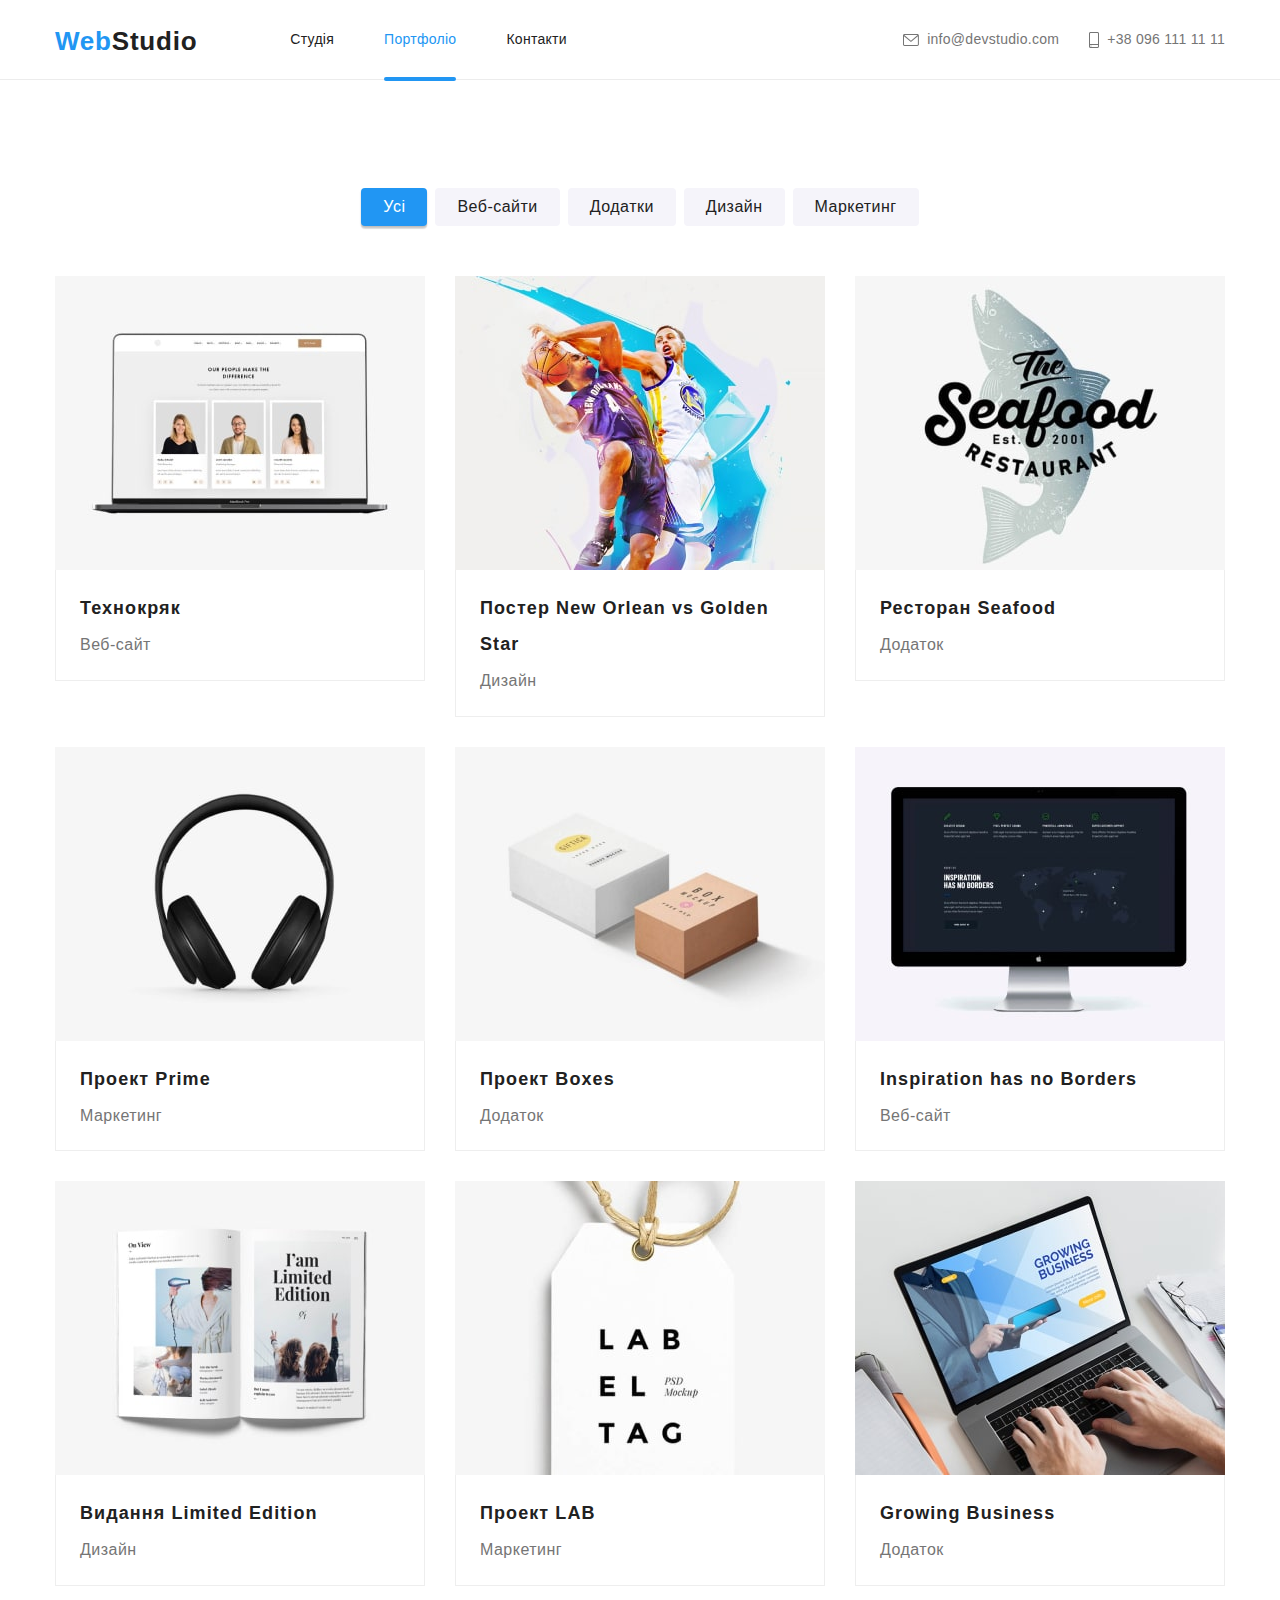
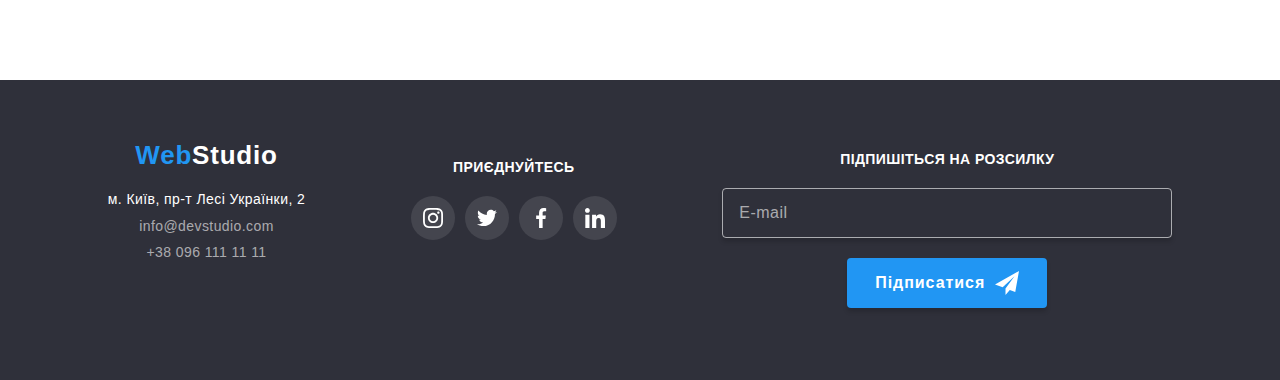
==== commit 609fbd9b: "add adaptive scss" ====
--- a/portfolio.html
+++ b/portfolio.html
@@ -45,8 +45,8 @@
         <div class="header-connect">
           <ul class="contact list">
             <li class="contact__item">
-              <a href="mailto:info@devstudio.com" class="contact-link link">
-                <svg class="contact__icon" width="16" height="12">
+              <a href="mailto:info@devstudio.com" class="contact__link link">
+                <svg class="contact__icon icon-mail" width="16" height="12">
                   <use href="./images/icons.svg#icon-envelope"></use>
                 </svg>
                 info@devstudio.com
@@ -54,7 +54,7 @@
             </li>
             <li class="contact__item">
               <a href="tel:+380961111111" class="contact__link link">
-                <svg class="contact__icon" width="10" height="16">
+                <svg class="contact__icon icon-phone" width="10" height="16">
                   <use href="./images/icons.svg#icon-smartphone"></use>
                 </svg>
                 +38 096 111 11 11
@@ -299,9 +299,9 @@
     <footer class="footer">
       <div class="container">
         <div class="footer-wrap">
-          <div class="adress-wrap">
+          <div class="address-wrap">
             <address class="address">
-              <a href="./index.html" class="logo link"> Web<span class="logo-footer">Studio</span> </a>
+              <a href="./index.html" class="logo address__logo link"> Web<span class="logo-footer">Studio</span> </a>
               <ul class="contacts list">
                 <li class="contacts__item">
                   <a
@@ -358,7 +358,9 @@
           <div class="subscribe">
             <h2 class="subscribe__title">Підпишіться на розсилку</h2>
             <form class="subscribe__form">
-              <input class="subscribe__email" name="user-email" type="email" placeholder="E-mail" />
+              <div class="subscribe__field">
+                <input class="subscribe__email" name="user-email" type="email" placeholder="E-mail" />
+              </div>
               <button class="subscribe__btn btn" type="submit">
                 Підписатися
                 <svg class="subscribe__btn-icon" width="24" height="24">
@@ -370,7 +372,7 @@
         </div>
       </div>
     </footer>
-
+    <!-- Mobile menu -->
     <div class="mob-menu js-menu-container" id="mobile-menu">
       <div class="menu-container">
         <button class="menu-toggle js-close-menu" type="button">
@@ -394,10 +396,10 @@
         <div class="menu-connect">
           <ul class="menu-contact list">
             <li class="menu-contact__item">
-              <a href="tel:+380961111111" class="menu-tel link"> +38 096 111 11 11 </a>
+              <a href="tel:+380961111111" class="menu-link link"> +38 096 111 11 11 </a>
             </li>
             <li class="menu-contact__item">
-              <a href="mailto:info@devstudio.com" class="menu-email link"> info@devstudio.com </a>
+              <a href="mailto:info@devstudio.com" class="menu-link link"> info@devstudio.com </a>
             </li>
           </ul>
           <ul class="menu-social list">
--- a/css/main.min.css
+++ b/css/main.min.css
@@ -1 +1 @@
-.visually-hidden{position:absolute;width:1px;height:1px;margin:-1px;border:0;padding:0;white-space:nowrap;clip-path:inset(100%);clip:rect(0 0 0 0);overflow:hidden}:root{--brand-color: #2196f3;--btn-hover: #188ce8;--main-color: #212121;--second-color: #757575;--accent-color: #ffffff;--background: #2f303a;--foot-color: rgba(255, 255, 255, 0.6);--portfolio-bcg-color: #f5f4fa;--icon-social-color: #afb1b8;--backdrop-color: rgba(0, 0, 0, 0.2);--overflow-color: rgba(33, 150, 243, 0.9);--timing-duration: 250ms;--timing-function: cubic-bezier(0.4, 0, 0.2, 1)}body{font-family:"Roboto",sans-serif;font-style:normal;font-size:14px;color:var(--main-color)}img{display:block;min-width:100%;height:auto}.link{text-decoration:none;padding:0}.list{list-style:none}@font-face{font-family:"Roboto";font-style:normal;font-weight:400;src:url("../fonts/roboto-v30-latin_cyrillic-regular.eot");src:local(""),url("../fonts/roboto-v30-latin_cyrillic-regular.eot?#iefix") format("embedded-opentype"),url("../fonts/roboto-v30-latin_cyrillic-regular.woff2") format("woff2"),url("../fonts/roboto-v30-latin_cyrillic-regular.woff") format("woff"),url("../fonts/roboto-v30-latin_cyrillic-regular.ttf") format("truetype"),url("../fonts/roboto-v30-latin_cyrillic-regular.svg#Roboto") format("svg")}@font-face{font-family:"Roboto";font-style:normal;font-weight:500;src:url("../fonts/roboto-v30-latin_cyrillic-500.eot");src:local(""),url("../fonts/roboto-v30-latin_cyrillic-500.eot?#iefix") format("embedded-opentype"),url("../fonts/roboto-v30-latin_cyrillic-500.woff2") format("woff2"),url("../fonts/roboto-v30-latin_cyrillic-500.woff") format("woff"),url("../fonts/roboto-v30-latin_cyrillic-500.ttf") format("truetype"),url("../fonts/roboto-v30-latin_cyrillic-500.svg#Roboto") format("svg")}@font-face{font-family:"Roboto";font-style:normal;font-weight:700;src:url("../fonts/roboto-v30-latin_cyrillic-700.eot");src:local(""),url("../fonts/roboto-v30-latin_cyrillic-700.eot?#iefix") format("embedded-opentype"),url("../fonts/roboto-v30-latin_cyrillic-700.woff2") format("woff2"),url("../fonts/roboto-v30-latin_cyrillic-700.woff") format("woff"),url("../fonts/roboto-v30-latin_cyrillic-700.ttf") format("truetype"),url("../fonts/roboto-v30-latin_cyrillic-700.svg#Roboto") format("svg")}@font-face{font-family:"Roboto";font-style:normal;font-weight:900;src:url("../fonts/roboto-v30-latin_cyrillic-900.eot");src:local(""),url("../fonts/roboto-v30-latin_cyrillic-900.eot?#iefix") format("embedded-opentype"),url("../fonts/roboto-v30-latin_cyrillic-900.woff2") format("woff2"),url("../fonts/roboto-v30-latin_cyrillic-900.woff") format("woff"),url("../fonts/roboto-v30-latin_cyrillic-900.ttf") format("truetype"),url("../fonts/roboto-v30-latin_cyrillic-900.svg#Roboto") format("svg")}@font-face{font-family:"Raleway";font-style:normal;font-weight:700;src:url("../fonts/raleway-v28-latin-700.eot");src:local(""),url("../fonts/raleway-v28-latin-700.eot?#iefix") format("embedded-opentype"),url("../fonts/raleway-v28-latin-700.woff2") format("woff2"),url("../fonts/raleway-v28-latin-700.woff") format("woff"),url("../fonts/raleway-v28-latin-700.ttf") format("truetype"),url("../fonts/raleway-v28-latin-700.svg#Raleway") format("svg")}h1,h2,h3,h4,h5,h6,p{margin-top:0;margin-bottom:0}ul,ol{margin:0;padding-left:0}.hero__btn{font-size:16px;line-height:1.9;font-weight:700;letter-spacing:.06em;background:var(--brand-color);box-shadow:0px 4px 4px rgba(0,0,0,.15);border-radius:4px;font-family:inherit;font-style:normal;text-align:center;color:var(--accent-color);padding:10px 24px;transition:background-color var(--timing-duration) var(--timing-function)}.hero__btn:hover,.hero__btn:focus{background-color:var(--btn-hover)}.subscribe__btn{font-size:16px;line-height:1.875;font-weight:700;letter-spacing:.06em;background-color:var(--brand-color);box-shadow:0px 4px 4px rgba(0,0,0,.15);border-radius:4px;border:none;font-family:inherit;font-style:normal;display:flex;align-items:center;text-align:center;color:var(--accent-color);padding:10px 28px;margin-left:auto;margin-right:auto;transition:background-color var(--timing-duration) var(--timing-function)}.subscribe__btn:hover,.subscribe__btn:focus{background-color:var(--btn-hover)}.subscribe__btn-icon{fill:currentColor;margin-left:10px}.filters__btn{font-size:16px;line-height:1.6;font-weight:500;letter-spacing:.03em;color:var(--main-color);background-color:var(--portfolio-bcg-color);border-radius:4px;border-style:none;font-family:inherit;font-style:normal;text-align:center;cursor:pointer;padding:6px 22px;transition:background-color var(--timing-duration) var(--timing-function),color var(--timing-duration) var(--timing-function),box-shadow var(--timing-duration) var(--timing-function)}.filters__btn:hover,.filters__btn:focus{background-color:var(--brand-color);color:var(--accent-color);box-shadow:0px 3px 1px rgba(0,0,0,.1),0px 1px 2px rgba(0,0,0,.08),0px 2px 2px rgba(0,0,0,.12)}.current-btn{background-color:var(--brand-color);color:var(--accent-color);box-shadow:0px 3px 1px rgba(0,0,0,.1),0px 1px 2px rgba(0,0,0,.08),0px 2px 2px rgba(0,0,0,.12)}.container{width:100%;padding-left:15px;padding-right:15px;margin-left:auto;margin-right:auto}@media screen and (min-width: 480px){.container{max-width:480px}}@media screen and (min-width: 768px){.container{max-width:768px}}@media screen and (min-width: 1200px){.container{max-width:1200px}}.logo{font-family:"Raleway",sans-serif;font-size:26px;line-height:1.19;font-weight:700;letter-spacing:.03em;color:var(--brand-color);padding:0}.logo-header{color:var(--main-color)}.logo-footer{color:var(--accent-color)}.backdrop{position:fixed;top:0;left:0;width:100%;height:100%;background-color:var(--backdrop-color);opacity:1;transition:opacity var(--timing-duration) var(--timing-function),visibility var(--timing-duration) var(--timing-function)}.backdrop.is-hidden{visibility:hidden;opacity:0;pointer-events:none}.modal{position:absolute;top:50%;left:50%;width:528px;min-height:581px;background-color:var(--accent-color);box-shadow:0px 1px 3px rgba(0,0,0,.12),0px 1px 1px rgba(0,0,0,.14),0px 2px 1px rgba(0,0,0,.2);border-radius:4px;transform:translate(-50%, -50%) scale(1);transition:transform var(--timing-duration) var(--timing-function);padding:40px}.backdrop.is-hidden .modal{transform:translate(-50%, -50%) scale(0)}.btn-close-wrap{position:absolute;right:8px;top:8px}.btn-close{display:flex;justify-content:center;align-items:center;width:30px;height:30px;border-radius:50%;background:var(--accent-color);border:1px solid rgba(0,0,0,.1);transition:color var(--timing-duration) var(--timing-function)}.btn-close:hover,.btn-close:focus{color:var(--btn-hover)}.modal-icon-close{fill:currentColor}.modal__title{font-size:20px;line-height:1.15;font-weight:700;letter-spacing:.03em;text-align:center;margin-bottom:30px}.modal-form{width:448px}.modal-field{margin-bottom:10px}.modal-label{font-size:12px;line-height:1.17;font-weight:400;letter-spacing:.01em;color:var(--second-color);display:block;margin-bottom:4px}.modal-input{width:100%;height:40px;border:1px solid rgba(33,33,33,.2);border-radius:4px;padding-left:42px;background-color:rgba(0,0,0,0);transition:border var(--timing-duration) var(--timing-function)}.modal-input:focus{border:1px solid var(--overflow-color);outline:rgba(0,0,0,0)}.input-wrap{position:relative}.modal-icon{position:absolute;top:50%;left:15px;transform:translateY(-50%);transition:fill var(--timing-duration) var(--timing-function)}.modal-input:focus~.modal-icon{fill:var(--overflow-color)}.modal-field-text{margin-bottom:20px}.modal-text{width:100%;height:120px;border:1px solid rgba(33,33,33,.2);border-radius:4px;padding:12px 16px;resize:none}.modal-text:focus{border:1px solid var(--overflow-color);outline:rgba(0,0,0,0)}.modal-text::placeholder{font-weight:400;font-size:12px;line-height:14px;letter-spacing:.01em;color:rgba(117,117,117,.5)}.modal-field-check{margin-bottom:30px}.check-text{display:flex;align-items:center;justify-content:center;font-size:14px;line-height:1.7;font-weight:400;letter-spacing:.03em;color:var(--second-color)}.check-text span{width:16px;height:15px;border:2px solid var(--main-color);border-radius:2px;margin-right:10px;display:flex;align-items:center;justify-content:center;transition:background-color var(--timing-duration) var(--timing-function);transition:border-color var(--timing-duration) var(--timing-function)}.modal-check:checked+.check-text span{background-color:var(--brand-color);border:none}.modal-check:focus+.check-text span{border-color:var(--main-color)}.check-icon{fill:rgba(0,0,0,0);transition:fill var(--timing-duration) var(--timing-function)}.modal-check:checked+.check-text .check-icon{fill:var(--accent-color)}.policy-agreement{color:var(--overflow-color);font-weight:400;font-size:14px;line-height:1.7;letter-spacing:.03em}.btn-modal{background:var(--brand-color);box-shadow:0px 4px 4px rgba(0,0,0,.15);border-radius:4px;font-family:inherit;font-style:normal;font-size:16px;line-height:1.875;font-weight:700;letter-spacing:.06em;color:var(--accent-color);padding:10px 52px;border:none;transition:background-color var(--timing-duration) var(--timing-function)}.btn-modal:hover,.btn-modal:focus{background-color:var(--btn-hover)}.btn-wrap{display:flex;justify-content:center;align-items:center}.section{padding-top:60px;padding-bottom:60px}@media screen and (min-width: 1200px){.section{padding-top:94px;padding-bottom:94px}}.socnet{display:flex;justify-content:center;gap:10px}.socnet__link{width:44px;height:44px;border-radius:50%;background-color:var(--accent-color);display:flex;align-items:center;justify-content:center;color:var(--icon-social-color);transition:background-color var(--timing-duration) var(--timing-function),color var(--timing-duration) var(--timing-function)}.socnet__link:hover{background-color:var(--brand-color);color:var(--accent-color)}.socnet__icon{fill:currentColor}.footer-soc-link{background-color:rgba(255,255,255,.1);color:var(--accent-color);transition:background-color var(--timing-duration) var(--timing-function)}.footer-soc-link:focus{background-color:var(--brand-color)}.work__title,.our-team__title,.clients-title{font-size:28px;line-height:1.19;font-weight:700;letter-spacing:.03em;text-align:center}@media screen and (min-width: 1200px){.work__title,.our-team__title,.clients-title{font-size:36px;line-height:1.17;font-weight:700;letter-spacing:.03em}}.mob-menu{position:fixed;top:0;left:0;z-index:999;background-color:#fff;padding-bottom:48px;width:100vw;height:100vh;transform:translateX(100%);transition:transform var(--timing-duration) var(--timing-function)}.mob-menu.is-open{transform:translateX(0)}.menu-container{display:flex;flex-direction:column;height:100%}.menu-nav__list{padding-left:20px}@media screen and (min-width: 480px){.menu-nav__list{padding-left:40px}}.menu-nav__item:not(:last-child){margin-bottom:32px}.menu-nav__link{font-size:35px;line-height:1.18;font-weight:500;letter-spacing:.02em;color:var(--main-color);transition:color var(--timing-duration) var(--timing-function)}.menu-nav__link:hover{color:var(--brand-color)}@media screen and (min-width: 480px){.menu-nav__link{font-size:40px;line-height:1.18;font-weight:500;letter-spacing:.02em}}.menu-connect{margin-top:200px;padding-left:20px}@media screen and (min-width: 480px){.menu-connect{padding-left:40px}}.menu-tel{font-size:28px;line-height:1.14;font-weight:500;letter-spacing:.02em;color:var(--brand-color)}@media screen and (min-width: 480px){.menu-tel{font-size:34px;line-height:1.14;font-weight:500;letter-spacing:.02em}}.menu-email{font-size:18px;line-height:1.17;font-weight:500;letter-spacing:.02em;color:var(--second-color)}@media screen and (min-width: 480px){.menu-email{font-size:24px;line-height:1.17;font-weight:500;letter-spacing:.02em}}.menu-contact__item:not(:last-child){margin-bottom:32px}.menu-social{margin-top:64px;display:flex;gap:10px}.menu-social__item:not(:last-child){border-right:1px solid rgba(33,33,33,.2);padding-right:5px}.menu-social__link{font-size:12px;line-height:1.22;font-weight:500;letter-spacing:.02em;color:var(--brand-color)}@media screen and (min-width: 480px){.menu-social__link{font-size:18px;line-height:1.22;font-weight:500;letter-spacing:.02em}}.clients-list{display:flex;flex-wrap:wrap;gap:30px;margin-top:30px}.clients-list__item{width:calc((100% - 30px)/2)}@media screen and (min-width: 480px){.clients-list__item{width:calc((100% - 30px)/2)}}@media screen and (min-width: 768px){.clients-list__item{width:calc((100% - 60px)/3)}}@media screen and (min-width: 1200px){.clients-list__item{width:calc((100% - 150px)/6)}}.clients-list__link{height:92px;border:1px solid var(--icon-social-color);border-radius:4px;color:var(--icon-social-color);display:flex;align-items:center;justify-content:center;transition:color var(--timing-duration) var(--timing-function),border var(--timing-duration) var(--timing-function)}.clients-list__link:hover,.clients-list__link:focus{color:var(--brand-color);border:1px solid var(--brand-color)}.clients-list__icon{fill:currentColor}.features-list{display:flex;flex-wrap:wrap;gap:30px}.features-list__item{width:100%}@media screen and (min-width: 768px){.features-list__item{width:calc((100% - 30px)/2)}}@media screen and (min-width: 1200px){.features-list__item{width:calc((100% - 90px)/4)}}.features-list__icon-thumb{display:flex;justify-content:center;align-items:center;height:120px;margin-bottom:30px;background:var(--portfolio-bcg-color);border-radius:4px}.features-list__title{font-size:14px;line-height:1.14;font-weight:700;letter-spacing:.03em;text-transform:uppercase;margin-bottom:10px;text-align:center}@media screen and (min-width: 768px){.features-list__title{text-align:left}}@media screen and (min-width: 1200px){.features-list__title{text-align:left}}.features-list__text{font-size:14px;line-height:1.7;font-weight:400;letter-spacing:.03em;color:var(--second-color)}.footer{padding:60px 0;background-color:var(--background);text-align:center}.footer-wrap{display:flex;flex-direction:column;justify-content:center}@media screen and (min-width: 768px){.footer-wrap{flex-direction:row;flex-wrap:wrap;justify-content:space-around}}@media screen and (min-width: 1200px){.footer-wrap{flex-direction:row;justify-content:space-around;align-items:center}}.address-wrap{margin-bottom:60px}.address{font-style:normal}.contacts{margin-top:20px}.contacts .contacts__item{margin-bottom:10px}.contacts .contacts__item:last-child{margin-bottom:0}.contacts__post-address{font-size:14px;line-height:1.17;font-weight:400;letter-spacing:.03em;color:var(--accent-color);padding:0}.contacts__post-address:hover,.contacts__post-address:focus{color:var(--brand-color)}.contacts__link{font-size:14px;line-height:1.17;font-weight:400;letter-spacing:.03em;color:var(--foot-color);padding:0}.contacts__link:hover,.contacts__link:focus{color:var(--brand-color)}.footer-soc-title,.subscribe__title{font-size:14px;line-height:1.14;font-weight:700;letter-spacing:.03em;text-transform:uppercase;text-align:center;color:var(--accent-color);margin-bottom:20px}.footer-soc-wrap{margin-bottom:60px;text-align:center}.subscribe__field{max-width:450px;margin-bottom:20px;margin-left:auto;margin-right:auto}.subscribe__email{width:100%;height:50px;border:1px solid var(--foot-color);box-shadow:0px 4px 4px rgba(0,0,0,.15);border-radius:4px;font-family:inherit;font-style:normal;font-size:16px;line-height:1.25;font-weight:400;letter-spacing:.03em;color:var(--accent-color);background-color:rgba(0,0,0,0);display:flex;align-items:center;padding-left:16px}.subscribe__email::placeholder{color:var(--foot-color)}.subscribe__email:focus{outline:none;border:1px solid var(--overflow-color)}@media screen and (min-width: 480px){.subscribe__email{width:450px}}.header{position:absolute;border-bottom:1px solid #ececec;height:60px;width:100%}.header__logo{margin-right:auto;margin-top:15px}.menu-toggle{margin-top:10px;margin-left:auto;border:none;background-color:rgba(0,0,0,0);cursor:pointer}.menu-toggle:hover,.menu-toggle:focus{fill:var(--brand-color)}.nav-container{display:flex}.nav{display:none}.nav__navigation{margin-left:95px;display:flex;gap:50px}.nav__navigation .nav__item:last-child{margin-right:0}.header-connect{display:none}.contact{margin-left:auto;display:flex;justify-content:space-between;gap:30px}.contact__link{font-size:14px;line-height:1.14;font-weight:500;letter-spacing:.02em;color:var(--second-color);display:flex;align-items:center;padding:10px 0;transition:color var(--timing-duration) var(--timing-function)}.contact__link:hover,.contact__link:focus{color:var(--brand-color)}.contact__icon{margin-right:10px;fill:currentColor}.nav__link{font-size:14px;line-height:1.14;font-weight:500;letter-spacing:.02em;color:var(--main-color);display:inline-block;padding:32px 0;transition:color var(--timing-duration) var(--timing-function)}.nav__link:hover,.nav__link:focus{color:var(--brand-color)}.current{color:var(--brand-color);position:relative}.current::after{position:absolute;content:"";width:100%;height:4px;border-radius:2px;background-color:currentColor;left:0;bottom:-1px}.hero{max-width:1600px;padding-top:118px;margin:0 auto;background-image:linear-gradient(rgba(47, 48, 58, 0.4), rgba(47, 48, 58, 0.4)),url(#);background-repeat:no-repeat;background-size:cover;background-position:center;text-align:center}.hero__title{margin-bottom:30px;font-size:26px;line-height:1.6;font-weight:900;letter-spacing:.06em;text-align:center;text-transform:uppercase;color:var(--accent-color)}@media screen and (min-width: 1200px){.hero__title{font-size:44px;line-height:1.36;font-weight:900;letter-spacing:.06em}}.our-team{background-color:var(--portfolio-bcg-color)}.our-team__title{margin-bottom:50px}.team-list{display:flex;flex-wrap:wrap;gap:30px}.team-list__item{background:var(--accent-color);box-shadow:0px 1px 3px rgba(0,0,0,.12),0px 1px 1px rgba(0,0,0,.14),0px 2px 1px rgba(0,0,0,.2);border-radius:0px 0px 4px 4px;width:100%}@media screen and (min-width: 768px){.team-list__item{width:calc((100% - 30px)/2)}}@media screen and (min-width: 1200px){.team-list__item{width:calc((100% - 90px)/4)}}.team-list__wrap{padding:30px 32px}.team-list__title{font-size:16px;line-height:1.19;font-weight:500;letter-spacing:.03em;text-align:center;margin-bottom:10px}.team-list__text{font-size:16px;line-height:1.19;font-weight:400;letter-spacing:.03em;text-align:center;color:var(--second-color);margin-bottom:16px}.work{padding-top:0}.work__title{margin-bottom:50px}.work-list{display:flex;justify-content:center;gap:30px}.work-list__thumb{position:relative}.work-list__subtitle{position:absolute;padding:27px 0;font-size:14px;line-height:1.14;font-weight:700;letter-spacing:.03em;text-align:center;text-transform:uppercase;color:var(--accent-color);width:100%;height:70px;background:rgba(47,48,58,.8);bottom:0}.filters{display:flex;justify-content:center;margin-bottom:46px;gap:8px}.projects{display:flex;flex-wrap:wrap;gap:30px}.projects__item{width:calc((100% - 60px)/3)}.projects__link{display:block;padding:0;transition:box-shadow var(--timing-duration) var(--timing-function)}.projects__link:hover,.projects__link:focus{box-shadow:0px 1px 1px rgba(0,0,0,.12),0px 4px 4px rgba(0,0,0,.06),1px 4px 6px rgba(0,0,0,.16)}.project-card{position:relative;overflow:hidden}.project-card__text{display:flex;align-items:center;top:0;left:0;position:absolute;font-size:18px;line-height:2;font-weight:400;letter-spacing:.03em;padding:63px 24px;color:var(--accent-color);background-color:var(--overflow-color);width:100%;height:100%;transform:translateY(100%);transition:transform var(--timing-duration) var(--timing-function)}.projects__item:hover .project-card__text{transform:translateY(0%)}.description-wrap{border-bottom:1px solid #eee;border-left:1px solid #eee;border-right:1px solid #eee;padding:20px 24px}.description-wrap .description-wrap__title{font-size:18px;line-height:2;font-weight:700;letter-spacing:.06em;margin-bottom:4px;color:var(--main-color)}.description-wrap .description-wrap__type{font-size:16px;line-height:1.87;font-weight:400;letter-spacing:.03em;color:var(--second-color)}/*# sourceMappingURL=main.min.css.map */+.visually-hidden{position:absolute;width:1px;height:1px;margin:-1px;border:0;padding:0;white-space:nowrap;clip-path:inset(100%);clip:rect(0 0 0 0);overflow:hidden}:root{--brand-color: #2196f3;--btn-hover: #188ce8;--main-color: #212121;--second-color: #757575;--accent-color: #ffffff;--background: #2f303a;--foot-color: rgba(255, 255, 255, 0.6);--portfolio-bcg-color: #f5f4fa;--icon-social-color: #afb1b8;--backdrop-color: rgba(0, 0, 0, 0.2);--overflow-color: rgba(33, 150, 243, 0.9);--timing-duration: 250ms;--timing-function: cubic-bezier(0.4, 0, 0.2, 1)}body{font-family:"Roboto",sans-serif;font-style:normal;font-size:14px;color:var(--main-color)}img{display:block;min-width:100%;height:auto}.link{text-decoration:none;padding:0}.list{list-style:none}@font-face{font-family:"Roboto";font-style:normal;font-weight:400;src:url("../fonts/roboto-v30-latin_cyrillic-regular.eot");src:local(""),url("../fonts/roboto-v30-latin_cyrillic-regular.eot?#iefix") format("embedded-opentype"),url("../fonts/roboto-v30-latin_cyrillic-regular.woff2") format("woff2"),url("../fonts/roboto-v30-latin_cyrillic-regular.woff") format("woff"),url("../fonts/roboto-v30-latin_cyrillic-regular.ttf") format("truetype"),url("../fonts/roboto-v30-latin_cyrillic-regular.svg#Roboto") format("svg")}@font-face{font-family:"Roboto";font-style:normal;font-weight:500;src:url("../fonts/roboto-v30-latin_cyrillic-500.eot");src:local(""),url("../fonts/roboto-v30-latin_cyrillic-500.eot?#iefix") format("embedded-opentype"),url("../fonts/roboto-v30-latin_cyrillic-500.woff2") format("woff2"),url("../fonts/roboto-v30-latin_cyrillic-500.woff") format("woff"),url("../fonts/roboto-v30-latin_cyrillic-500.ttf") format("truetype"),url("../fonts/roboto-v30-latin_cyrillic-500.svg#Roboto") format("svg")}@font-face{font-family:"Roboto";font-style:normal;font-weight:700;src:url("../fonts/roboto-v30-latin_cyrillic-700.eot");src:local(""),url("../fonts/roboto-v30-latin_cyrillic-700.eot?#iefix") format("embedded-opentype"),url("../fonts/roboto-v30-latin_cyrillic-700.woff2") format("woff2"),url("../fonts/roboto-v30-latin_cyrillic-700.woff") format("woff"),url("../fonts/roboto-v30-latin_cyrillic-700.ttf") format("truetype"),url("../fonts/roboto-v30-latin_cyrillic-700.svg#Roboto") format("svg")}@font-face{font-family:"Roboto";font-style:normal;font-weight:900;src:url("../fonts/roboto-v30-latin_cyrillic-900.eot");src:local(""),url("../fonts/roboto-v30-latin_cyrillic-900.eot?#iefix") format("embedded-opentype"),url("../fonts/roboto-v30-latin_cyrillic-900.woff2") format("woff2"),url("../fonts/roboto-v30-latin_cyrillic-900.woff") format("woff"),url("../fonts/roboto-v30-latin_cyrillic-900.ttf") format("truetype"),url("../fonts/roboto-v30-latin_cyrillic-900.svg#Roboto") format("svg")}@font-face{font-family:"Raleway";font-style:normal;font-weight:700;src:url("../fonts/raleway-v28-latin-700.eot");src:local(""),url("../fonts/raleway-v28-latin-700.eot?#iefix") format("embedded-opentype"),url("../fonts/raleway-v28-latin-700.woff2") format("woff2"),url("../fonts/raleway-v28-latin-700.woff") format("woff"),url("../fonts/raleway-v28-latin-700.ttf") format("truetype"),url("../fonts/raleway-v28-latin-700.svg#Raleway") format("svg")}h1,h2,h3,h4,h5,h6,p{margin-top:0;margin-bottom:0}ul,ol{margin:0;padding-left:0}.hero__btn{font-size:16px;line-height:1.9;font-weight:700;letter-spacing:.06em;background:var(--brand-color);box-shadow:0px 4px 4px rgba(0,0,0,.15);border-radius:4px;font-family:inherit;font-style:normal;text-align:center;color:var(--accent-color);padding:10px 24px;transition:background-color var(--timing-duration) var(--timing-function)}.hero__btn:hover,.hero__btn:focus{background-color:var(--btn-hover)}@media screen and (min-width: 1200px){.hero__btn{padding:10px 32px}}.subscribe__btn{font-size:16px;line-height:1.875;font-weight:700;letter-spacing:.06em;background-color:var(--brand-color);box-shadow:0px 4px 4px rgba(0,0,0,.15);border-radius:4px;border:none;font-family:inherit;font-style:normal;display:flex;align-items:center;text-align:center;color:var(--accent-color);padding:10px 28px;margin-left:auto;margin-right:auto;transition:background-color var(--timing-duration) var(--timing-function)}.subscribe__btn:hover,.subscribe__btn:focus{background-color:var(--btn-hover)}.subscribe__btn-icon{fill:currentColor;margin-left:10px}.filters__btn{font-size:16px;line-height:1.6;font-weight:500;letter-spacing:.03em;color:var(--main-color);background-color:var(--portfolio-bcg-color);border-radius:4px;border-style:none;font-family:inherit;font-style:normal;text-align:center;cursor:pointer;padding:6px 22px;transition:background-color var(--timing-duration) var(--timing-function),color var(--timing-duration) var(--timing-function),box-shadow var(--timing-duration) var(--timing-function)}.filters__btn:hover,.filters__btn:focus{background-color:var(--brand-color);color:var(--accent-color);box-shadow:0px 3px 1px rgba(0,0,0,.1),0px 1px 2px rgba(0,0,0,.08),0px 2px 2px rgba(0,0,0,.12)}.current-btn{background-color:var(--brand-color);color:var(--accent-color);box-shadow:0px 3px 1px rgba(0,0,0,.1),0px 1px 2px rgba(0,0,0,.08),0px 2px 2px rgba(0,0,0,.12)}.container{width:100%;padding-left:15px;padding-right:15px;margin-left:auto;margin-right:auto}@media screen and (min-width: 480px){.container{max-width:480px}}@media screen and (min-width: 768px){.container{max-width:768px}}@media screen and (min-width: 1200px){.container{max-width:1200px}}.logo{font-family:"Raleway",sans-serif;font-size:26px;line-height:1.19;font-weight:700;letter-spacing:.03em;color:var(--brand-color);padding:0}.logo-header{color:var(--main-color)}.logo-footer{color:var(--accent-color)}.backdrop{position:fixed;top:0;left:0;width:100%;height:100%;background-color:var(--backdrop-color);opacity:1;transition:opacity var(--timing-duration) var(--timing-function),visibility var(--timing-duration) var(--timing-function)}.backdrop.is-hidden{visibility:hidden;opacity:0;pointer-events:none}.modal{position:absolute;top:50%;left:50%;width:100%;min-height:581px;background-color:var(--accent-color);box-shadow:0px 1px 3px rgba(0,0,0,.12),0px 1px 1px rgba(0,0,0,.14),0px 2px 1px rgba(0,0,0,.2);border-radius:4px;transform:translate(-50%, -50%) scale(1);transition:transform var(--timing-duration) var(--timing-function);padding:20px}.backdrop.is-hidden .modal{transform:translate(-50%, -50%) scale(0)}@media screen and (min-width: 480px){.modal{width:450px;padding:40px}}@media screen and (min-width: 1200px){.modal{width:528px}}.btn-close-wrap{position:absolute;right:8px;top:8px}.btn-close{display:flex;justify-content:center;align-items:center;width:30px;height:30px;border-radius:50%;background:var(--accent-color);border:1px solid rgba(0,0,0,.1);transition:color var(--timing-duration) var(--timing-function)}.btn-close:hover,.btn-close:focus{color:var(--btn-hover)}.modal-icon-close{fill:currentColor}.modal__title{font-size:20px;line-height:1.15;font-weight:700;letter-spacing:.03em;text-align:center;margin-bottom:30px;margin-top:20px}@media screen and (min-width: 480px){.modal__title{margin-top:0}}.modal-form{width:280px}@media screen and (min-width: 480px){.modal-form{width:370px}}@media screen and (min-width: 1200px){.modal-form{width:448px}}.modal-field{margin-bottom:10px}.modal-label{font-size:12px;line-height:1.17;font-weight:400;letter-spacing:.01em;color:var(--second-color);display:block;margin-bottom:4px}.modal-input{width:100%;height:40px;border:1px solid rgba(33,33,33,.2);border-radius:4px;padding-left:42px;background-color:rgba(0,0,0,0);transition:border var(--timing-duration) var(--timing-function)}.modal-input:focus{border:1px solid var(--overflow-color);outline:rgba(0,0,0,0)}.input-wrap{position:relative}.modal-icon{position:absolute;top:50%;left:15px;transform:translateY(-50%);transition:fill var(--timing-duration) var(--timing-function)}.modal-input:focus~.modal-icon{fill:var(--overflow-color)}.modal-field-text{margin-bottom:20px}.modal-text{width:100%;height:120px;border:1px solid rgba(33,33,33,.2);border-radius:4px;padding:12px 16px;resize:none}.modal-text:focus{border:1px solid var(--overflow-color);outline:rgba(0,0,0,0)}.modal-text::placeholder{font-weight:400;font-size:12px;line-height:14px;letter-spacing:.01em;color:rgba(117,117,117,.5)}.modal-field-check{margin-bottom:30px}.check-text{display:flex;flex-wrap:wrap;justify-content:center;gap:5px;font-size:12px;line-height:1.17;font-weight:400;letter-spacing:.03em;color:var(--second-color)}.check-text span{width:16px;height:15px;border:2px solid var(--main-color);border-radius:2px;margin-right:10px;display:flex;align-items:center;justify-content:center;transition:background-color var(--timing-duration) var(--timing-function);transition:border-color var(--timing-duration) var(--timing-function)}.modal-check:checked+.check-text span{background-color:var(--brand-color);border:none}.modal-check:focus+.check-text span{border-color:var(--main-color)}@media screen and (min-width: 1200px){.check-text{font-size:14px;line-height:1.7;font-weight:400;letter-spacing:.03em;align-items:center}}.check-icon{fill:rgba(0,0,0,0);transition:fill var(--timing-duration) var(--timing-function)}.modal-check:checked+.check-text .check-icon{fill:var(--accent-color)}.policy-agreement{color:var(--overflow-color);font-size:12px;line-height:1.17;font-weight:400;letter-spacing:.03em}@media screen and (min-width: 1200px){.policy-agreement{font-size:14px;line-height:1.7;font-weight:400;letter-spacing:.03em}}.btn-modal{background:var(--brand-color);box-shadow:0px 4px 4px rgba(0,0,0,.15);border-radius:4px;font-family:inherit;font-style:normal;font-size:16px;line-height:1.875;font-weight:700;letter-spacing:.06em;color:var(--accent-color);padding:10px 52px;border:none;transition:background-color var(--timing-duration) var(--timing-function)}.btn-modal:hover,.btn-modal:focus{background-color:var(--btn-hover)}.btn-wrap{display:flex;justify-content:center;align-items:center}.section{padding-top:60px;padding-bottom:60px}@media screen and (min-width: 1200px){.section{padding-top:94px;padding-bottom:94px}}.socnet{display:flex;justify-content:center;gap:10px}.socnet__link{width:44px;height:44px;border-radius:50%;background-color:var(--accent-color);display:flex;align-items:center;justify-content:center;color:var(--icon-social-color);transition:background-color var(--timing-duration) var(--timing-function),color var(--timing-duration) var(--timing-function)}.socnet__link:hover{background-color:var(--brand-color);color:var(--accent-color)}.socnet__icon{fill:currentColor}.footer-soc-link{background-color:rgba(255,255,255,.1);color:var(--accent-color);transition:background-color var(--timing-duration) var(--timing-function)}.footer-soc-link:focus{background-color:var(--brand-color)}.work__title,.our-team__title,.clients-title{font-size:28px;line-height:1.19;font-weight:700;letter-spacing:.03em;text-align:center}@media screen and (min-width: 1200px){.work__title,.our-team__title,.clients-title{font-size:36px;line-height:1.17;font-weight:700;letter-spacing:.03em}}.mob-menu{position:fixed;top:0;left:0;z-index:999;background-color:#fff;padding-bottom:48px;width:100vw;height:100vh;transform:translateX(100%);transition:transform var(--timing-duration) var(--timing-function)}.mob-menu.is-open{transform:translateX(0)}.menu-container{display:flex;flex-direction:column;height:100%}.menu-nav__list{padding-left:20px}@media screen and (min-width: 480px){.menu-nav__list{padding-left:40px}}.menu-nav__item:not(:last-child){margin-bottom:32px}.menu-nav__link{font-size:35px;line-height:1.18;font-weight:500;letter-spacing:.02em;color:var(--main-color);transition:color var(--timing-duration) var(--timing-function)}.menu-nav__link:hover{color:var(--brand-color)}@media screen and (min-width: 480px){.menu-nav__link{font-size:40px;line-height:1.18;font-weight:500;letter-spacing:.02em}}.menu-connect{margin-top:200px;padding-left:20px}@media screen and (min-width: 480px){.menu-connect{padding-left:40px}}.menu-link{font-size:18px;line-height:1.17;font-weight:500;letter-spacing:.02em;color:var(--second-color);transition:color var(--timing-duration) var(--timing-function)}@media screen and (min-width: 480px){.menu-link{font-size:24px;line-height:1.17;font-weight:500;letter-spacing:.02em}}.menu-link:hover,.menu-link:focus{font-size:28px;line-height:1.14;font-weight:500;letter-spacing:.02em;color:var(--brand-color)}@media screen and (min-width: 480px){.menu-link:hover,.menu-link:focus{font-size:34px;line-height:1.14;font-weight:500;letter-spacing:.02em}}.menu-contact__item:not(:last-child){margin-bottom:32px}.menu-social{margin-top:64px;display:flex;gap:10px}.menu-social__item:not(:last-child){border-right:1px solid rgba(33,33,33,.2);padding-right:5px}@media screen and (min-width: 480px){.menu-social__item:not(:last-child){padding-right:10px}}.menu-social__link{font-size:12px;line-height:1.22;font-weight:500;letter-spacing:.02em;color:var(--brand-color)}@media screen and (min-width: 480px){.menu-social__link{font-size:18px;line-height:1.22;font-weight:500;letter-spacing:.02em}}.clients-list{display:flex;flex-wrap:wrap;gap:30px;margin-top:30px}.clients-list__item{width:calc((100% - 30px)/2)}@media screen and (min-width: 480px){.clients-list__item{width:calc((100% - 30px)/2)}}@media screen and (min-width: 768px){.clients-list__item{width:calc((100% - 60px)/3)}}@media screen and (min-width: 1200px){.clients-list__item{width:calc((100% - 150px)/6)}}.clients-list__link{height:92px;border:1px solid var(--icon-social-color);border-radius:4px;color:var(--icon-social-color);display:flex;align-items:center;justify-content:center;transition:color var(--timing-duration) var(--timing-function),border var(--timing-duration) var(--timing-function)}.clients-list__link:hover,.clients-list__link:focus{color:var(--brand-color);border:1px solid var(--brand-color)}.clients-list__icon{fill:currentColor}.features-list{display:flex;flex-wrap:wrap;gap:30px}.features-list__item{width:100%}@media screen and (min-width: 768px){.features-list__item{width:calc((100% - 30px)/2)}}@media screen and (min-width: 1200px){.features-list__item{width:calc((100% - 90px)/4)}}.features-list__icon-thumb{display:flex;justify-content:center;align-items:center;height:120px;margin-bottom:30px;background:var(--portfolio-bcg-color);border-radius:4px}.features-list__title{font-size:14px;line-height:1.14;font-weight:700;letter-spacing:.03em;text-transform:uppercase;margin-bottom:10px;text-align:center}@media screen and (min-width: 768px){.features-list__title{text-align:left}}@media screen and (min-width: 1200px){.features-list__title{text-align:left}}.features-list__text{font-size:14px;line-height:1.7;font-weight:400;letter-spacing:.03em;color:var(--second-color)}.footer{padding:60px 0;background-color:var(--background);text-align:center}.footer-wrap{display:flex;flex-direction:column;justify-content:center}@media screen and (min-width: 768px){.footer-wrap{flex-direction:row;flex-wrap:wrap;justify-content:space-around}}@media screen and (min-width: 1200px){.footer-wrap{flex-direction:row;justify-content:space-around;align-items:center}}.address-wrap{margin-bottom:60px}.address{font-style:normal}.contacts{margin-top:20px}.contacts .contacts__item{margin-bottom:10px}.contacts .contacts__item:last-child{margin-bottom:0}.contacts__post-address{font-size:14px;line-height:1.17;font-weight:400;letter-spacing:.03em;color:var(--accent-color);padding:0}.contacts__post-address:hover,.contacts__post-address:focus{color:var(--brand-color)}.contacts__link{font-size:14px;line-height:1.17;font-weight:400;letter-spacing:.03em;color:var(--foot-color);padding:0}.contacts__link:hover,.contacts__link:focus{color:var(--brand-color)}.footer-soc-title,.subscribe__title{font-size:14px;line-height:1.14;font-weight:700;letter-spacing:.03em;text-transform:uppercase;text-align:center;color:var(--accent-color);margin-bottom:20px}.footer-soc-wrap{margin-bottom:60px;text-align:center}.subscribe__field{max-width:450px;margin-bottom:20px;margin-left:auto;margin-right:auto}.subscribe__email{width:100%;height:50px;border:1px solid var(--foot-color);box-shadow:0px 4px 4px rgba(0,0,0,.15);border-radius:4px;font-family:inherit;font-style:normal;font-size:16px;line-height:1.25;font-weight:400;letter-spacing:.03em;color:var(--accent-color);background-color:rgba(0,0,0,0);display:flex;align-items:center;padding-left:16px}.subscribe__email::placeholder{color:var(--foot-color)}.subscribe__email:focus{outline:none;border:1px solid var(--overflow-color)}@media screen and (min-width: 480px){.subscribe__email{width:450px}}.header{position:absolute;border-bottom:1px solid #ececec;height:60px;width:100%;background-color:var(--accent-color)}@media screen and (min-width: 768px){.header{height:80px}}.header__logo{margin-right:auto;margin-top:15px}@media screen and (min-width: 768px){.header__logo{margin-top:26px;margin-right:88px}}@media screen and (min-width: 1200px){.header__logo{margin-right:93px}}.menu-toggle{margin-top:10px;margin-left:auto;border:none;background-color:rgba(0,0,0,0);cursor:pointer}.menu-toggle:hover,.menu-toggle:focus{fill:var(--brand-color)}@media screen and (min-width: 768px){.menu-toggle{display:none}}.nav-container{display:flex}@media screen and (min-width: 768px){.nav-container{width:768px}}@media screen and (min-width: 1200px){.nav-container{width:1200px}}.nav{display:none}@media screen and (min-width: 768px){.nav{display:flex}}.nav__list{display:flex;gap:50px}.nav__list .nav__item:last-child{margin-right:0}.header-connect{display:none}@media screen and (min-width: 768px){.header-connect{display:flex;margin-left:auto}}@media screen and (min-width: 768px){.contact{padding:21px 0}}@media screen and (min-width: 1200px){.contact{margin-left:auto;display:flex;justify-content:space-between;align-items:center;gap:30px}}@media screen and (min-width: 768px){.contact__item:not(:last-child){margin-bottom:10px}}@media screen and (min-width: 1200px){.contact__item:not(:last-child){margin-bottom:0}}.contact__link{font-size:14px;line-height:1.14;font-weight:500;letter-spacing:.02em;color:var(--second-color);display:flex;align-items:center;padding:10px 0;transition:color var(--timing-duration) var(--timing-function)}.contact__link:hover,.contact__link:focus{color:var(--brand-color)}@media screen and (min-width: 768px){.contact__link{font-size:12px;line-height:1.14;font-weight:500;letter-spacing:.02em;padding:0}}@media screen and (min-width: 1200px){.contact__link{font-size:14px;line-height:1.14;font-weight:500;letter-spacing:.02em;padding:10px 0}}.contact__icon{margin-right:10px;fill:currentColor}@media screen and (min-width: 768px){.contact__icon{margin-right:8px}}@media screen and (min-width: 768px){.icon-mail{width:14px;height:10px}}@media screen and (min-width: 1200px){.icon-mail{width:16px;height:12px}}@media screen and (min-width: 768px){.icon-phone{width:8px;height:14px}}@media screen and (min-width: 1200px){.icon-phone{width:10px;height:16px}}.nav__link{font-size:14px;line-height:1.14;font-weight:500;letter-spacing:.02em;color:var(--main-color);display:inline-block;padding:32px 0;transition:color var(--timing-duration) var(--timing-function)}.nav__link:hover,.nav__link:focus{color:var(--brand-color)}.current{color:var(--brand-color);position:relative}.current::after{position:absolute;content:"";width:100%;height:4px;border-radius:2px;background-color:currentColor;left:0;bottom:-1px}@media screen and (min-width: 768px){.social{display:none}}.hero{padding:118px 0;max-width:1600px;margin:0 auto;background-image:linear-gradient(rgba(47, 48, 58, 0.4), rgba(47, 48, 58, 0.4)),url("/images/bgimg/bg-hero-mobile.jpg");background-repeat:no-repeat;background-size:cover;background-position:center;text-align:center}@media(min-device-pixel-ratio: 2),(min-resolution: 192dpi),(min-resolution: 2dppx){.hero{background-image:linear-gradient(rgba(47, 48, 58, 0.4), rgba(47, 48, 58, 0.4)),url("/images/bgimg/bg-hero-mobile@2x.jpg")}}@media screen and (min-width: 480px){.hero{max-width:100%;height:400px}}@media screen and (min-width: 768px){.hero{max-width:100%;height:400px;background-image:linear-gradient(rgba(47, 48, 58, 0.4), rgba(47, 48, 58, 0.4)),url("/images/bgimg/bg-hero-tablet.jpg")}}@media screen and (min-width: 768px)and (min-device-pixel-ratio: 2),screen and (min-width: 768px)and (min-resolution: 192dpi),screen and (min-width: 768px)and (min-resolution: 2dppx){.hero{background-image:linear-gradient(rgba(47, 48, 58, 0.4), rgba(47, 48, 58, 0.4)),url("/images/bgimg/bg-hero-tablet@2x.jpg")}}@media screen and (min-width: 1200px){.hero{padding:200px 0;max-width:1600px;height:600px;background-image:linear-gradient(rgba(47, 48, 58, 0.4), rgba(47, 48, 58, 0.4)),url("/images/bgimg/bg-hero-desktop.jpg")}}@media screen and (min-width: 1200px)and (min-device-pixel-ratio: 2),screen and (min-width: 1200px)and (min-resolution: 192dpi),screen and (min-width: 1200px)and (min-resolution: 2dppx){.hero{background-image:linear-gradient(rgba(47, 48, 58, 0.4), rgba(47, 48, 58, 0.4)),url("/images/bgimg/bg-hero-desktop@2x.jpg")}}.hero__title{margin-bottom:30px;font-size:26px;line-height:1.6;font-weight:900;letter-spacing:.06em;text-align:center;text-transform:uppercase;color:var(--accent-color)}@media screen and (min-width: 1200px){.hero__title{font-size:44px;line-height:1.36;font-weight:900;letter-spacing:.06em}}.our-team{background-color:var(--portfolio-bcg-color)}.our-team__title{margin-bottom:50px}.team-list{display:flex;flex-wrap:wrap;gap:30px}.team-list__item{background:var(--accent-color);box-shadow:0px 1px 3px rgba(0,0,0,.12),0px 1px 1px rgba(0,0,0,.14),0px 2px 1px rgba(0,0,0,.2);border-radius:0px 0px 4px 4px;width:100%}@media screen and (min-width: 768px){.team-list__item{width:calc((100% - 30px)/2)}}@media screen and (min-width: 1200px){.team-list__item{width:calc((100% - 90px)/4)}}.team-list__wrap{padding:30px 32px}.team-list__title{font-size:16px;line-height:1.19;font-weight:500;letter-spacing:.03em;text-align:center;margin-bottom:10px}.team-list__text{font-size:16px;line-height:1.19;font-weight:400;letter-spacing:.03em;text-align:center;color:var(--second-color);margin-bottom:16px}.work{display:none}@media screen and (min-width: 1200px){.work{display:block;padding-top:0}}.work__title{margin-bottom:50px}.work-list{display:flex;justify-content:center;gap:30px}.work-list__thumb{position:relative}.work-list__subtitle{position:absolute;padding:27px 0;font-size:14px;line-height:1.14;font-weight:700;letter-spacing:.03em;text-align:center;text-transform:uppercase;color:var(--accent-color);width:100%;height:70px;background:rgba(47,48,58,.8);bottom:0}.filters{display:flex;flex-wrap:wrap;margin-top:60px;margin-bottom:40px;gap:8px}@media screen and (min-width: 768px){.filters{justify-content:center}}@media screen and (min-width: 1200px){.filters{margin-top:94px;margin-bottom:50px}}.projects{display:flex;flex-direction:column;gap:30px}@media screen and (min-width: 768px){.projects{flex-direction:row;flex-wrap:wrap}}@media screen and (min-width: 768px){.projects__item{width:calc((100% - 30px)/2)}}@media screen and (min-width: 1200px){.projects__item{width:calc((100% - 60px)/3)}}.projects__link{display:block;padding:0;transition:box-shadow var(--timing-duration) var(--timing-function)}.projects__link:hover,.projects__link:focus{box-shadow:0px 1px 1px rgba(0,0,0,.12),0px 4px 4px rgba(0,0,0,.06),1px 4px 6px rgba(0,0,0,.16)}.project-card{position:relative;overflow:hidden}.project-card__text{display:flex;align-items:center;top:0;left:0;position:absolute;font-size:18px;line-height:2;font-weight:400;letter-spacing:.03em;padding:63px 24px;color:var(--accent-color);background-color:var(--overflow-color);width:100%;height:100%;transform:translateY(100%);transition:transform var(--timing-duration) var(--timing-function)}.projects__item:hover .project-card__text{transform:translateY(0%)}.description-wrap{border-bottom:1px solid #eee;border-left:1px solid #eee;border-right:1px solid #eee;padding:20px 24px}.description-wrap .description-wrap__title{font-size:18px;line-height:2;font-weight:700;letter-spacing:.06em;margin-bottom:4px;color:var(--main-color)}.description-wrap .description-wrap__type{font-size:16px;line-height:1.87;font-weight:400;letter-spacing:.03em;color:var(--second-color)}/*# sourceMappingURL=main.min.css.map */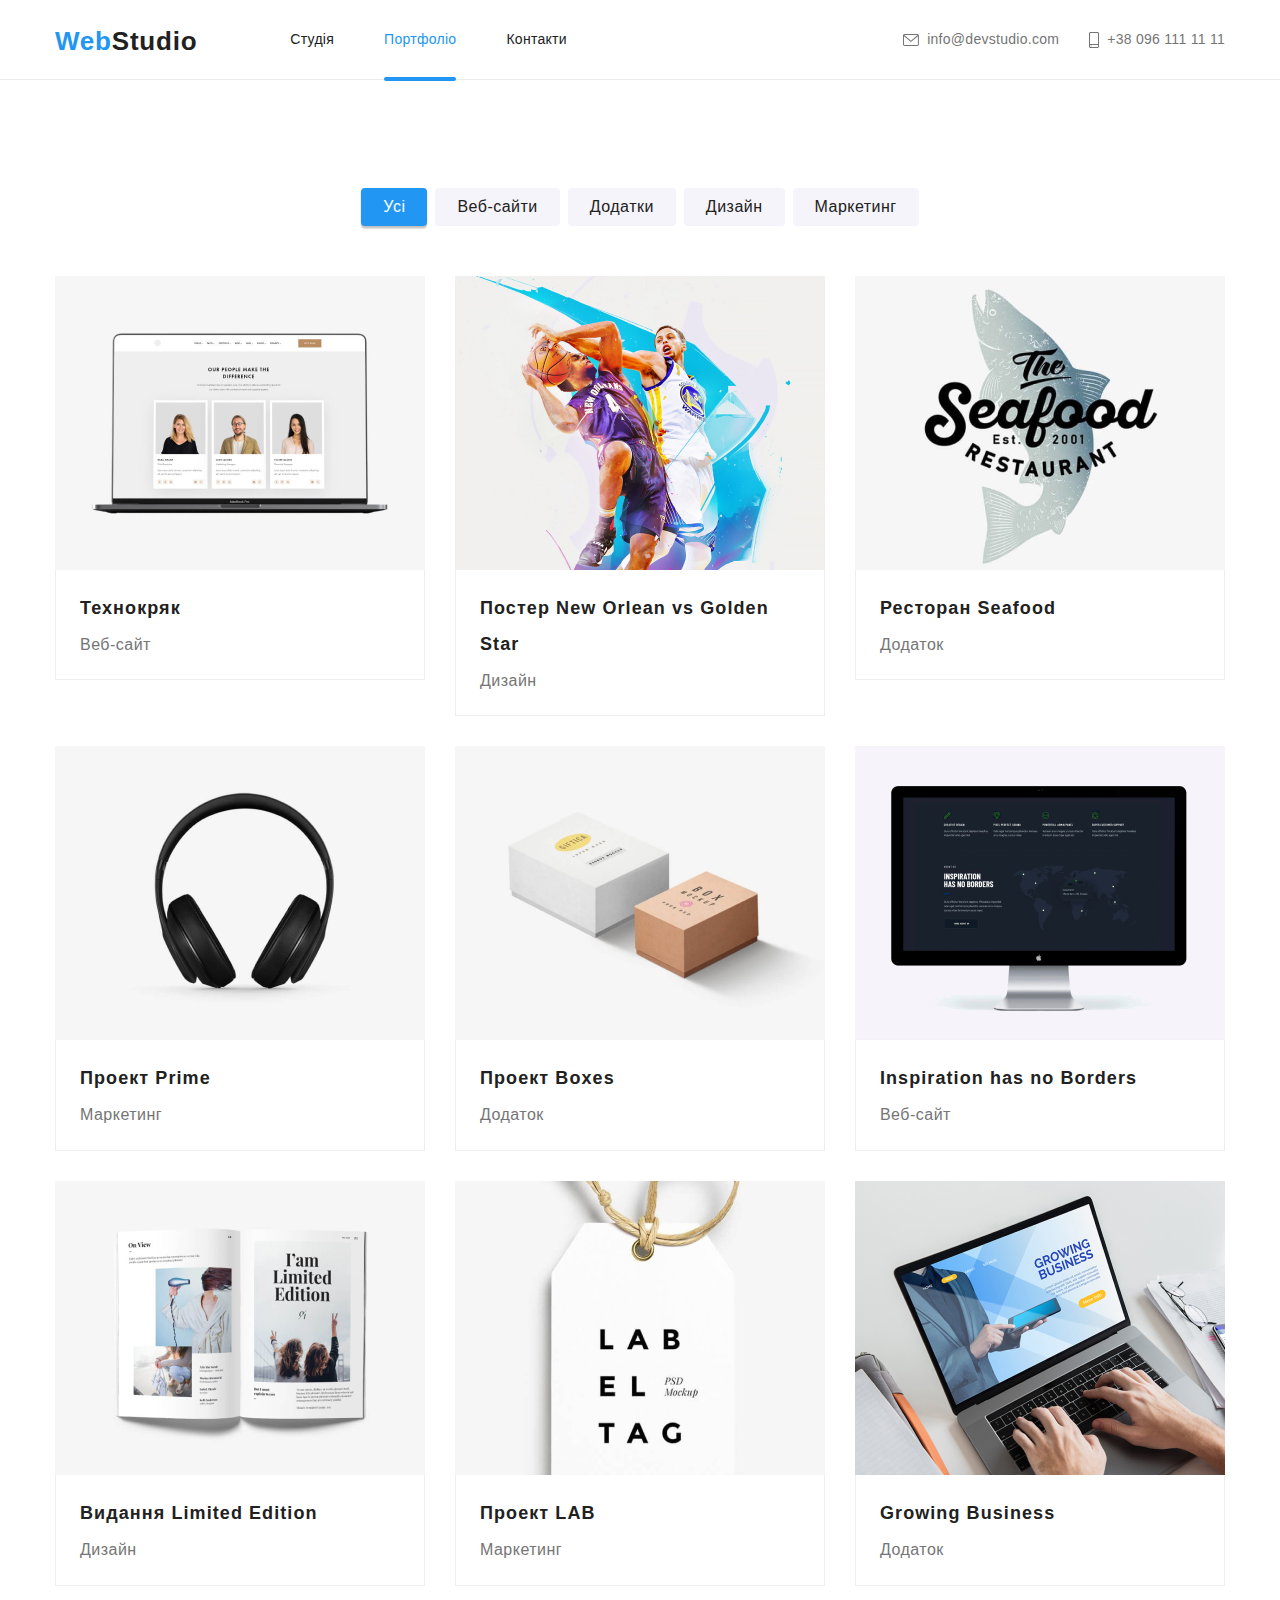
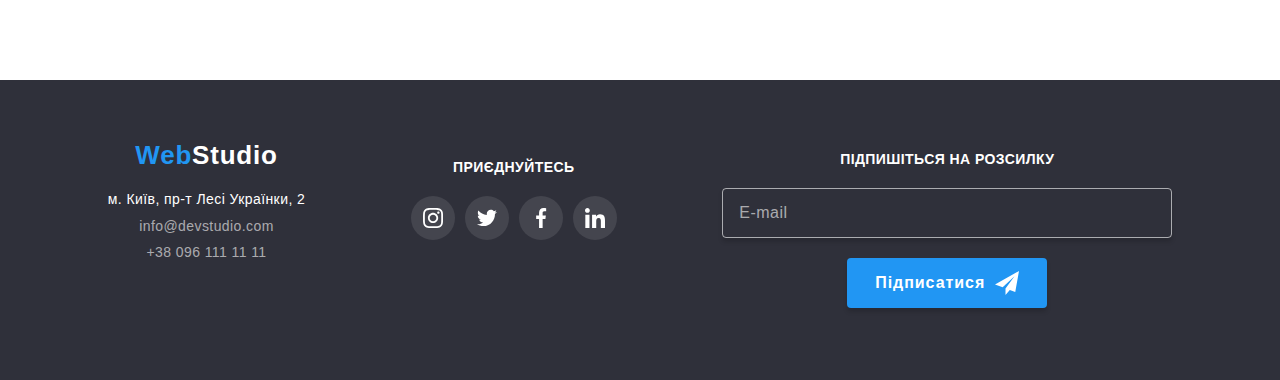
==== commit 4f4a5905: "add all markup" ====
--- a/portfolio.html
+++ b/portfolio.html
@@ -105,13 +105,28 @@
             <li class="projects__item">
               <a href="" class="projects__link link">
                 <div class="project-card">
-                  <img
-                    src="./images/portfolio-img-1.jpg"
-                    alt="Пример веб-сайта"
-                    class="project-card__photo"
-                    width="370"
-                    height="294"
-                  />
+                  <picture>
+                    <source
+                      media="(min-width: 1200px)"
+                      srcset="./images/portfolio/img1.jpg 1x, ./images/portfolio/img1-2x.jpg 2x"
+                    />
+                    <source
+                      media="(min-width: 768px)"
+                      srcset="./images/portfolio/img1-tab.jpg 1x, ./images/portfolio/img1-tab-2x.jpg 2x"
+                    />
+                    <source
+                      media="(max-width: 767px)"
+                      srcset="./images/portfolio/img1-mob.jpg 1x, ./images/portfolio/img1-mob-2x.jpg 2x"
+                    />
+                    <img
+                      srcset="./images/portfolio/img1.jpg 1x, ./images/portfolio/img1-2x.jpg 2x"
+                      alt="Пример веб-сайта"
+                      class="project-card__photo"
+                      width="370"
+                      height="294"
+                    />
+                  </picture>
+
                   <p class="project-card__text">
                     Ресурс пропонує комплексні пропозиції з різним рівнем функціоналу та сервісів. Все це дозволить
                     відвідувачу отримати вичерпні відомості про компанію чи приватну особу.
@@ -126,13 +141,27 @@
             <li class="projects__item">
               <a href="" class="projects__link link">
                 <div class="project-card">
-                  <img
-                    src="./images/portfolio-img-2.jpg"
-                    alt="Баскетбольный постер"
-                    class="project-card__photo"
-                    width="370"
-                    height="294"
-                  />
+                  <picture>
+                    <source
+                      media="(min-width: 1200px)"
+                      srcset="./images/portfolio/img2.jpg 1x, ./images/portfolio/img2-2x.jpg 2x"
+                    />
+                    <source
+                      media="(min-width: 768px)"
+                      srcset="./images/portfolio/img2-tab.jpg 1x, ./images/portfolio/img2-tab-2x.jpg 2x"
+                    />
+                    <source
+                      media="(max-width: 767px)"
+                      srcset="./images/portfolio/img2-mob.jpg 1x, ./images/portfolio/img2-mob-2x.jpg 2x"
+                    />
+                    <img
+                      srcset="./images/portfolio/img2.jpg 1x, ./images/portfolio/img2-2x.jpg 2x"
+                      alt="Пример веб-сайта"
+                      class="project-card__photo"
+                      width="370"
+                      height="294"
+                    />
+                  </picture>
                   <p class="project-card__text">
                     Lorem ipsum dolor sit amet consectetur adipisicing elit. Aut reiciendis tempore officiis id ipsa,
                     fugiat similique ipsam voluptatum dolorem aperiam.
@@ -147,13 +176,28 @@
             <li class="projects__item">
               <a href="" class="projects__link link">
                 <div class="project-card">
-                  <img
-                    src="./images/portfolio-img-3.jpg"
-                    alt="Лого ресторана Seafood"
-                    class="project-card__photo"
-                    width="370"
-                    height="294"
-                  />
+                  <picture>
+                    <source
+                      media="(min-width: 1200px)"
+                      srcset="./images/portfolio/img3.jpg 1x, ./images/portfolio/img3-2x.jpg 2x"
+                    />
+                    <source
+                      media="(min-width: 768px)"
+                      srcset="./images/portfolio/img3-tab.jpg 1x, ./images/portfolio/img3-tab-2x.jpg 2x"
+                    />
+                    <source
+                      media="(max-width: 767px)"
+                      srcset="./images/portfolio/img3-mob.jpg 1x, ./images/portfolio/img3-mob-2x.jpg 2x"
+                    />
+                    <img
+                      srcset="./images/portfolio/img3.jpg 1x, ./images/portfolio/img3-2x.jpg 2x"
+                      alt="Пример веб-сайта"
+                      class="project-card__photo"
+                      width="370"
+                      height="294"
+                    />
+                  </picture>
+
                   <p class="project-card__text">
                     Lorem ipsum dolor sit amet consectetur adipisicing elit. Veniam sint aliquam nesciunt qui eveniet ea
                     voluptatibus nostrum maxime dicta tempore?
@@ -168,13 +212,27 @@
             <li class="projects__item">
               <a href="" class="projects__link link">
                 <div class="project-card">
-                  <img
-                    src="./images/portfolio-img-4.jpg"
-                    alt="Фото наушников"
-                    class="project-card__photo"
-                    width="370"
-                    height="294"
-                  />
+                  <picture>
+                    <source
+                      media="(min-width: 1200px)"
+                      srcset="./images/portfolio/img4.jpg 1x, ./images/portfolio/img4-2x.jpg 2x"
+                    />
+                    <source
+                      media="(min-width: 768px)"
+                      srcset="./images/portfolio/img4-tab.jpg 1x, ./images/portfolio/img4-tab-2x.jpg 2x"
+                    />
+                    <source
+                      media="(max-width: 767px)"
+                      srcset="./images/portfolio/img4-mob.jpg 1x, ./images/portfolio/img4-mob-2x.jpg 2x"
+                    />
+                    <img
+                      srcset="./images/portfolio/img4.jpg 1x, ./images/portfolio/img4-2x.jpg 2x"
+                      alt="Пример веб-сайта"
+                      class="project-card__photo"
+                      width="370"
+                      height="294"
+                    />
+                  </picture>
                   <p class="project-card__text">
                     Lorem, ipsum dolor sit amet consectetur adipisicing elit. Cumque voluptates tempora odio nesciunt
                     nostrum doloribus ex illo, laudantium quis odit.
@@ -189,13 +247,27 @@
             <li class="projects__item">
               <a href="" class="projects__link link">
                 <div class="project-card">
-                  <img
-                    src="./images/portfolio-img-5.jpg"
-                    alt="Фото коробок"
-                    class="project-card__photo"
-                    width="370"
-                    height="294"
-                  />
+                  <picture>
+                    <source
+                      media="(min-width: 1200px)"
+                      srcset="./images/portfolio/img5.jpg 1x, ./images/portfolio/img5-2x.jpg 2x"
+                    />
+                    <source
+                      media="(min-width: 768px)"
+                      srcset="./images/portfolio/img5-tab.jpg 1x, ./images/portfolio/img5-tab-2x.jpg 2x"
+                    />
+                    <source
+                      media="(max-width: 767px)"
+                      srcset="./images/portfolio/img5-mob.jpg 1x, ./images/portfolio/img5-mob-2x.jpg 2x"
+                    />
+                    <img
+                      srcset="./images/portfolio/img5.jpg 1x, ./images/portfolio/img5-2x.jpg 2x"
+                      alt="Пример веб-сайта"
+                      class="project-card__photo"
+                      width="370"
+                      height="294"
+                    />
+                  </picture>
                   <p class="project-card__text">
                     Lorem ipsum dolor sit amet, consectetur adipisicing elit. Veniam delectus ipsam quidem, facilis
                     similique aliquam commodi quis provident magni temporibus.
@@ -210,13 +282,27 @@
             <li class="projects__item">
               <a href="" class="projects__link link">
                 <div class="project-card">
-                  <img
-                    src="./images/portfolio-img-6.jpg"
-                    alt="Монитор с открытым сайтом"
-                    class="project-card__photo"
-                    width="370"
-                    height="294"
-                  />
+                  <picture>
+                    <source
+                      media="(min-width: 1200px)"
+                      srcset="./images/portfolio/img6.jpg 1x, ./images/portfolio/img6-2x.jpg 2x"
+                    />
+                    <source
+                      media="(min-width: 768px)"
+                      srcset="./images/portfolio/img6-tab.jpg 1x, ./images/portfolio/img6-tab-2x.jpg 2x"
+                    />
+                    <source
+                      media="(max-width: 767px)"
+                      srcset="./images/portfolio/img6-mob.jpg 1x, ./images/portfolio/img6-mob-2x.jpg 2x"
+                    />
+                    <img
+                      srcset="./images/portfolio/img6.jpg 1x, ./images/portfolio/img6-2x.jpg 2x"
+                      alt="Пример веб-сайта"
+                      class="project-card__photo"
+                      width="370"
+                      height="294"
+                    />
+                  </picture>
                   <p class="project-card__text">
                     Lorem ipsum dolor sit amet consectetur adipisicing elit. Rem quae aut veniam, odio dignissimos sed
                     corrupti totam labore sint officiis!
@@ -231,13 +317,27 @@
             <li class="projects__item">
               <a href="" class="projects__link link">
                 <div class="project-card">
-                  <img
-                    src="./images/portfolio-img-7.jpg"
-                    alt="Фото открытого журнала"
-                    class="project-card__photo"
-                    width="370"
-                    height="294"
-                  />
+                  <picture>
+                    <source
+                      media="(min-width: 1200px)"
+                      srcset="./images/portfolio/img7.jpg 1x, ./images/portfolio/img7-2x.jpg 2x"
+                    />
+                    <source
+                      media="(min-width: 768px)"
+                      srcset="./images/portfolio/img7-tab.jpg 1x, ./images/portfolio/img7-tab-2x.jpg 2x"
+                    />
+                    <source
+                      media="(max-width: 767px)"
+                      srcset="./images/portfolio/img7-mob.jpg 1x, ./images/portfolio/img7-mob-2x.jpg 2x"
+                    />
+                    <img
+                      srcset="./images/portfolio/img7.jpg 1x, ./images/portfolio/img7-2x.jpg 2x"
+                      alt="Пример веб-сайта"
+                      class="project-card__photo"
+                      width="370"
+                      height="294"
+                    />
+                  </picture>
                   <p class="project-card__text">
                     Lorem ipsum dolor sit, amet consectetur adipisicing elit. Temporibus odio numquam ipsam molestiae
                     itaque pariatur vel quas fuga, ad nihil!
@@ -252,13 +352,27 @@
             <li class="projects__item">
               <a href="" class="projects__link link">
                 <div class="project-card">
-                  <img
-                    src="./images/portfolio-img-8.jpg"
-                    alt="Бумажный ценник"
-                    class="project-card__photo"
-                    width="370"
-                    height="294"
-                  />
+                  <picture>
+                    <source
+                      media="(min-width: 1200px)"
+                      srcset="./images/portfolio/img8.jpg 1x, ./images/portfolio/img8-2x.jpg 2x"
+                    />
+                    <source
+                      media="(min-width: 768px)"
+                      srcset="./images/portfolio/img8-tab.jpg 1x, ./images/portfolio/img8-tab-2x.jpg 2x"
+                    />
+                    <source
+                      media="(max-width: 767px)"
+                      srcset="./images/portfolio/img8-mob.jpg 1x, ./images/portfolio/img8-mob-2x.jpg 2x"
+                    />
+                    <img
+                      srcset="./images/portfolio/img8.jpg 1x, ./images/portfolio/img8-2x.jpg 2x"
+                      alt="Пример веб-сайта"
+                      class="project-card__photo"
+                      width="370"
+                      height="294"
+                    />
+                  </picture>
                   <p class="project-card__text">
                     Lorem ipsum dolor sit amet consectetur adipisicing elit. Explicabo exercitationem rem omnis.
                     Doloremque dolorem eligendi eveniet adipisci cum voluptatem iusto!
@@ -273,13 +387,27 @@
             <li class="projects__item">
               <a href="" class="projects__link link">
                 <div class="project-card">
-                  <img
-                    src="./images/portfolio-img-9.jpg"
-                    alt="Мужские руки и ноутбук"
-                    class="project-card__photo"
-                    width="370"
-                    height="294"
-                  />
+                  <picture>
+                    <source
+                      media="(min-width: 1200px)"
+                      srcset="./images/portfolio/img9.jpg 1x, ./images/portfolio/img9-2x.jpg 2x"
+                    />
+                    <source
+                      media="(min-width: 768px)"
+                      srcset="./images/portfolio/img9-tab.jpg 1x, ./images/portfolio/img9-tab-2x.jpg 2x"
+                    />
+                    <source
+                      media="(max-width: 767px)"
+                      srcset="./images/portfolio/img9-mob.jpg 1x, ./images/portfolio/img9-mob-2x.jpg 2x"
+                    />
+                    <img
+                      srcset="./images/portfolio/img9.jpg 1x, ./images/portfolio/img9-2x.jpg 2x"
+                      alt="Пример веб-сайта"
+                      class="project-card__photo"
+                      width="370"
+                      height="294"
+                    />
+                  </picture>
                   <p class="project-card__text">
                     Lorem ipsum dolor sit amet consectetur adipisicing elit. Eligendi magnam cupiditate consectetur
                     sapiente voluptate facilis aspernatur nemo placeat quaerat et!
--- a/css/main.min.css
+++ b/css/main.min.css
@@ -1 +1 @@
-.visually-hidden{position:absolute;width:1px;height:1px;margin:-1px;border:0;padding:0;white-space:nowrap;clip-path:inset(100%);clip:rect(0 0 0 0);overflow:hidden}:root{--brand-color: #2196f3;--btn-hover: #188ce8;--main-color: #212121;--second-color: #757575;--accent-color: #ffffff;--background: #2f303a;--foot-color: rgba(255, 255, 255, 0.6);--portfolio-bcg-color: #f5f4fa;--icon-social-color: #afb1b8;--backdrop-color: rgba(0, 0, 0, 0.2);--overflow-color: rgba(33, 150, 243, 0.9);--timing-duration: 250ms;--timing-function: cubic-bezier(0.4, 0, 0.2, 1)}body{font-family:"Roboto",sans-serif;font-style:normal;font-size:14px;color:var(--main-color)}img{display:block;min-width:100%;height:auto}.link{text-decoration:none;padding:0}.list{list-style:none}@font-face{font-family:"Roboto";font-style:normal;font-weight:400;src:url("../fonts/roboto-v30-latin_cyrillic-regular.eot");src:local(""),url("../fonts/roboto-v30-latin_cyrillic-regular.eot?#iefix") format("embedded-opentype"),url("../fonts/roboto-v30-latin_cyrillic-regular.woff2") format("woff2"),url("../fonts/roboto-v30-latin_cyrillic-regular.woff") format("woff"),url("../fonts/roboto-v30-latin_cyrillic-regular.ttf") format("truetype"),url("../fonts/roboto-v30-latin_cyrillic-regular.svg#Roboto") format("svg")}@font-face{font-family:"Roboto";font-style:normal;font-weight:500;src:url("../fonts/roboto-v30-latin_cyrillic-500.eot");src:local(""),url("../fonts/roboto-v30-latin_cyrillic-500.eot?#iefix") format("embedded-opentype"),url("../fonts/roboto-v30-latin_cyrillic-500.woff2") format("woff2"),url("../fonts/roboto-v30-latin_cyrillic-500.woff") format("woff"),url("../fonts/roboto-v30-latin_cyrillic-500.ttf") format("truetype"),url("../fonts/roboto-v30-latin_cyrillic-500.svg#Roboto") format("svg")}@font-face{font-family:"Roboto";font-style:normal;font-weight:700;src:url("../fonts/roboto-v30-latin_cyrillic-700.eot");src:local(""),url("../fonts/roboto-v30-latin_cyrillic-700.eot?#iefix") format("embedded-opentype"),url("../fonts/roboto-v30-latin_cyrillic-700.woff2") format("woff2"),url("../fonts/roboto-v30-latin_cyrillic-700.woff") format("woff"),url("../fonts/roboto-v30-latin_cyrillic-700.ttf") format("truetype"),url("../fonts/roboto-v30-latin_cyrillic-700.svg#Roboto") format("svg")}@font-face{font-family:"Roboto";font-style:normal;font-weight:900;src:url("../fonts/roboto-v30-latin_cyrillic-900.eot");src:local(""),url("../fonts/roboto-v30-latin_cyrillic-900.eot?#iefix") format("embedded-opentype"),url("../fonts/roboto-v30-latin_cyrillic-900.woff2") format("woff2"),url("../fonts/roboto-v30-latin_cyrillic-900.woff") format("woff"),url("../fonts/roboto-v30-latin_cyrillic-900.ttf") format("truetype"),url("../fonts/roboto-v30-latin_cyrillic-900.svg#Roboto") format("svg")}@font-face{font-family:"Raleway";font-style:normal;font-weight:700;src:url("../fonts/raleway-v28-latin-700.eot");src:local(""),url("../fonts/raleway-v28-latin-700.eot?#iefix") format("embedded-opentype"),url("../fonts/raleway-v28-latin-700.woff2") format("woff2"),url("../fonts/raleway-v28-latin-700.woff") format("woff"),url("../fonts/raleway-v28-latin-700.ttf") format("truetype"),url("../fonts/raleway-v28-latin-700.svg#Raleway") format("svg")}h1,h2,h3,h4,h5,h6,p{margin-top:0;margin-bottom:0}ul,ol{margin:0;padding-left:0}.hero__btn{font-size:16px;line-height:1.9;font-weight:700;letter-spacing:.06em;background:var(--brand-color);box-shadow:0px 4px 4px rgba(0,0,0,.15);border-radius:4px;font-family:inherit;font-style:normal;text-align:center;color:var(--accent-color);padding:10px 24px;transition:background-color var(--timing-duration) var(--timing-function)}.hero__btn:hover,.hero__btn:focus{background-color:var(--btn-hover)}@media screen and (min-width: 1200px){.hero__btn{padding:10px 32px}}.subscribe__btn{font-size:16px;line-height:1.875;font-weight:700;letter-spacing:.06em;background-color:var(--brand-color);box-shadow:0px 4px 4px rgba(0,0,0,.15);border-radius:4px;border:none;font-family:inherit;font-style:normal;display:flex;align-items:center;text-align:center;color:var(--accent-color);padding:10px 28px;margin-left:auto;margin-right:auto;transition:background-color var(--timing-duration) var(--timing-function)}.subscribe__btn:hover,.subscribe__btn:focus{background-color:var(--btn-hover)}.subscribe__btn-icon{fill:currentColor;margin-left:10px}.filters__btn{font-size:16px;line-height:1.6;font-weight:500;letter-spacing:.03em;color:var(--main-color);background-color:var(--portfolio-bcg-color);border-radius:4px;border-style:none;font-family:inherit;font-style:normal;text-align:center;cursor:pointer;padding:6px 22px;transition:background-color var(--timing-duration) var(--timing-function),color var(--timing-duration) var(--timing-function),box-shadow var(--timing-duration) var(--timing-function)}.filters__btn:hover,.filters__btn:focus{background-color:var(--brand-color);color:var(--accent-color);box-shadow:0px 3px 1px rgba(0,0,0,.1),0px 1px 2px rgba(0,0,0,.08),0px 2px 2px rgba(0,0,0,.12)}.current-btn{background-color:var(--brand-color);color:var(--accent-color);box-shadow:0px 3px 1px rgba(0,0,0,.1),0px 1px 2px rgba(0,0,0,.08),0px 2px 2px rgba(0,0,0,.12)}.container{width:100%;padding-left:15px;padding-right:15px;margin-left:auto;margin-right:auto}@media screen and (min-width: 480px){.container{max-width:480px}}@media screen and (min-width: 768px){.container{max-width:768px}}@media screen and (min-width: 1200px){.container{max-width:1200px}}.logo{font-family:"Raleway",sans-serif;font-size:26px;line-height:1.19;font-weight:700;letter-spacing:.03em;color:var(--brand-color);padding:0}.logo-header{color:var(--main-color)}.logo-footer{color:var(--accent-color)}.backdrop{position:fixed;top:0;left:0;width:100%;height:100%;background-color:var(--backdrop-color);opacity:1;transition:opacity var(--timing-duration) var(--timing-function),visibility var(--timing-duration) var(--timing-function)}.backdrop.is-hidden{visibility:hidden;opacity:0;pointer-events:none}.modal{position:absolute;top:50%;left:50%;width:100%;min-height:581px;background-color:var(--accent-color);box-shadow:0px 1px 3px rgba(0,0,0,.12),0px 1px 1px rgba(0,0,0,.14),0px 2px 1px rgba(0,0,0,.2);border-radius:4px;transform:translate(-50%, -50%) scale(1);transition:transform var(--timing-duration) var(--timing-function);padding:20px}.backdrop.is-hidden .modal{transform:translate(-50%, -50%) scale(0)}@media screen and (min-width: 480px){.modal{width:450px;padding:40px}}@media screen and (min-width: 1200px){.modal{width:528px}}.btn-close-wrap{position:absolute;right:8px;top:8px}.btn-close{display:flex;justify-content:center;align-items:center;width:30px;height:30px;border-radius:50%;background:var(--accent-color);border:1px solid rgba(0,0,0,.1);transition:color var(--timing-duration) var(--timing-function)}.btn-close:hover,.btn-close:focus{color:var(--btn-hover)}.modal-icon-close{fill:currentColor}.modal__title{font-size:20px;line-height:1.15;font-weight:700;letter-spacing:.03em;text-align:center;margin-bottom:30px;margin-top:20px}@media screen and (min-width: 480px){.modal__title{margin-top:0}}.modal-form{width:280px}@media screen and (min-width: 480px){.modal-form{width:370px}}@media screen and (min-width: 1200px){.modal-form{width:448px}}.modal-field{margin-bottom:10px}.modal-label{font-size:12px;line-height:1.17;font-weight:400;letter-spacing:.01em;color:var(--second-color);display:block;margin-bottom:4px}.modal-input{width:100%;height:40px;border:1px solid rgba(33,33,33,.2);border-radius:4px;padding-left:42px;background-color:rgba(0,0,0,0);transition:border var(--timing-duration) var(--timing-function)}.modal-input:focus{border:1px solid var(--overflow-color);outline:rgba(0,0,0,0)}.input-wrap{position:relative}.modal-icon{position:absolute;top:50%;left:15px;transform:translateY(-50%);transition:fill var(--timing-duration) var(--timing-function)}.modal-input:focus~.modal-icon{fill:var(--overflow-color)}.modal-field-text{margin-bottom:20px}.modal-text{width:100%;height:120px;border:1px solid rgba(33,33,33,.2);border-radius:4px;padding:12px 16px;resize:none}.modal-text:focus{border:1px solid var(--overflow-color);outline:rgba(0,0,0,0)}.modal-text::placeholder{font-weight:400;font-size:12px;line-height:14px;letter-spacing:.01em;color:rgba(117,117,117,.5)}.modal-field-check{margin-bottom:30px}.check-text{display:flex;flex-wrap:wrap;justify-content:center;gap:5px;font-size:12px;line-height:1.17;font-weight:400;letter-spacing:.03em;color:var(--second-color)}.check-text span{width:16px;height:15px;border:2px solid var(--main-color);border-radius:2px;margin-right:10px;display:flex;align-items:center;justify-content:center;transition:background-color var(--timing-duration) var(--timing-function);transition:border-color var(--timing-duration) var(--timing-function)}.modal-check:checked+.check-text span{background-color:var(--brand-color);border:none}.modal-check:focus+.check-text span{border-color:var(--main-color)}@media screen and (min-width: 1200px){.check-text{font-size:14px;line-height:1.7;font-weight:400;letter-spacing:.03em;align-items:center}}.check-icon{fill:rgba(0,0,0,0);transition:fill var(--timing-duration) var(--timing-function)}.modal-check:checked+.check-text .check-icon{fill:var(--accent-color)}.policy-agreement{color:var(--overflow-color);font-size:12px;line-height:1.17;font-weight:400;letter-spacing:.03em}@media screen and (min-width: 1200px){.policy-agreement{font-size:14px;line-height:1.7;font-weight:400;letter-spacing:.03em}}.btn-modal{background:var(--brand-color);box-shadow:0px 4px 4px rgba(0,0,0,.15);border-radius:4px;font-family:inherit;font-style:normal;font-size:16px;line-height:1.875;font-weight:700;letter-spacing:.06em;color:var(--accent-color);padding:10px 52px;border:none;transition:background-color var(--timing-duration) var(--timing-function)}.btn-modal:hover,.btn-modal:focus{background-color:var(--btn-hover)}.btn-wrap{display:flex;justify-content:center;align-items:center}.section{padding-top:60px;padding-bottom:60px}@media screen and (min-width: 1200px){.section{padding-top:94px;padding-bottom:94px}}.socnet{display:flex;justify-content:center;gap:10px}.socnet__link{width:44px;height:44px;border-radius:50%;background-color:var(--accent-color);display:flex;align-items:center;justify-content:center;color:var(--icon-social-color);transition:background-color var(--timing-duration) var(--timing-function),color var(--timing-duration) var(--timing-function)}.socnet__link:hover{background-color:var(--brand-color);color:var(--accent-color)}.socnet__icon{fill:currentColor}.footer-soc-link{background-color:rgba(255,255,255,.1);color:var(--accent-color);transition:background-color var(--timing-duration) var(--timing-function)}.footer-soc-link:focus{background-color:var(--brand-color)}.work__title,.our-team__title,.clients-title{font-size:28px;line-height:1.19;font-weight:700;letter-spacing:.03em;text-align:center}@media screen and (min-width: 1200px){.work__title,.our-team__title,.clients-title{font-size:36px;line-height:1.17;font-weight:700;letter-spacing:.03em}}.mob-menu{position:fixed;top:0;left:0;z-index:999;background-color:#fff;padding-bottom:48px;width:100vw;height:100vh;transform:translateX(100%);transition:transform var(--timing-duration) var(--timing-function)}.mob-menu.is-open{transform:translateX(0)}.menu-container{display:flex;flex-direction:column;height:100%}.menu-nav__list{padding-left:20px}@media screen and (min-width: 480px){.menu-nav__list{padding-left:40px}}.menu-nav__item:not(:last-child){margin-bottom:32px}.menu-nav__link{font-size:35px;line-height:1.18;font-weight:500;letter-spacing:.02em;color:var(--main-color);transition:color var(--timing-duration) var(--timing-function)}.menu-nav__link:hover{color:var(--brand-color)}@media screen and (min-width: 480px){.menu-nav__link{font-size:40px;line-height:1.18;font-weight:500;letter-spacing:.02em}}.menu-connect{margin-top:200px;padding-left:20px}@media screen and (min-width: 480px){.menu-connect{padding-left:40px}}.menu-link{font-size:18px;line-height:1.17;font-weight:500;letter-spacing:.02em;color:var(--second-color);transition:color var(--timing-duration) var(--timing-function)}@media screen and (min-width: 480px){.menu-link{font-size:24px;line-height:1.17;font-weight:500;letter-spacing:.02em}}.menu-link:hover,.menu-link:focus{font-size:28px;line-height:1.14;font-weight:500;letter-spacing:.02em;color:var(--brand-color)}@media screen and (min-width: 480px){.menu-link:hover,.menu-link:focus{font-size:34px;line-height:1.14;font-weight:500;letter-spacing:.02em}}.menu-contact__item:not(:last-child){margin-bottom:32px}.menu-social{margin-top:64px;display:flex;gap:10px}.menu-social__item:not(:last-child){border-right:1px solid rgba(33,33,33,.2);padding-right:5px}@media screen and (min-width: 480px){.menu-social__item:not(:last-child){padding-right:10px}}.menu-social__link{font-size:12px;line-height:1.22;font-weight:500;letter-spacing:.02em;color:var(--brand-color)}@media screen and (min-width: 480px){.menu-social__link{font-size:18px;line-height:1.22;font-weight:500;letter-spacing:.02em}}.clients-list{display:flex;flex-wrap:wrap;gap:30px;margin-top:30px}.clients-list__item{width:calc((100% - 30px)/2)}@media screen and (min-width: 480px){.clients-list__item{width:calc((100% - 30px)/2)}}@media screen and (min-width: 768px){.clients-list__item{width:calc((100% - 60px)/3)}}@media screen and (min-width: 1200px){.clients-list__item{width:calc((100% - 150px)/6)}}.clients-list__link{height:92px;border:1px solid var(--icon-social-color);border-radius:4px;color:var(--icon-social-color);display:flex;align-items:center;justify-content:center;transition:color var(--timing-duration) var(--timing-function),border var(--timing-duration) var(--timing-function)}.clients-list__link:hover,.clients-list__link:focus{color:var(--brand-color);border:1px solid var(--brand-color)}.clients-list__icon{fill:currentColor}.features-list{display:flex;flex-wrap:wrap;gap:30px}.features-list__item{width:100%}@media screen and (min-width: 768px){.features-list__item{width:calc((100% - 30px)/2)}}@media screen and (min-width: 1200px){.features-list__item{width:calc((100% - 90px)/4)}}.features-list__icon-thumb{display:flex;justify-content:center;align-items:center;height:120px;margin-bottom:30px;background:var(--portfolio-bcg-color);border-radius:4px}.features-list__title{font-size:14px;line-height:1.14;font-weight:700;letter-spacing:.03em;text-transform:uppercase;margin-bottom:10px;text-align:center}@media screen and (min-width: 768px){.features-list__title{text-align:left}}@media screen and (min-width: 1200px){.features-list__title{text-align:left}}.features-list__text{font-size:14px;line-height:1.7;font-weight:400;letter-spacing:.03em;color:var(--second-color)}.footer{padding:60px 0;background-color:var(--background);text-align:center}.footer-wrap{display:flex;flex-direction:column;justify-content:center}@media screen and (min-width: 768px){.footer-wrap{flex-direction:row;flex-wrap:wrap;justify-content:space-around}}@media screen and (min-width: 1200px){.footer-wrap{flex-direction:row;justify-content:space-around;align-items:center}}.address-wrap{margin-bottom:60px}.address{font-style:normal}.contacts{margin-top:20px}.contacts .contacts__item{margin-bottom:10px}.contacts .contacts__item:last-child{margin-bottom:0}.contacts__post-address{font-size:14px;line-height:1.17;font-weight:400;letter-spacing:.03em;color:var(--accent-color);padding:0}.contacts__post-address:hover,.contacts__post-address:focus{color:var(--brand-color)}.contacts__link{font-size:14px;line-height:1.17;font-weight:400;letter-spacing:.03em;color:var(--foot-color);padding:0}.contacts__link:hover,.contacts__link:focus{color:var(--brand-color)}.footer-soc-title,.subscribe__title{font-size:14px;line-height:1.14;font-weight:700;letter-spacing:.03em;text-transform:uppercase;text-align:center;color:var(--accent-color);margin-bottom:20px}.footer-soc-wrap{margin-bottom:60px;text-align:center}.subscribe__field{max-width:450px;margin-bottom:20px;margin-left:auto;margin-right:auto}.subscribe__email{width:100%;height:50px;border:1px solid var(--foot-color);box-shadow:0px 4px 4px rgba(0,0,0,.15);border-radius:4px;font-family:inherit;font-style:normal;font-size:16px;line-height:1.25;font-weight:400;letter-spacing:.03em;color:var(--accent-color);background-color:rgba(0,0,0,0);display:flex;align-items:center;padding-left:16px}.subscribe__email::placeholder{color:var(--foot-color)}.subscribe__email:focus{outline:none;border:1px solid var(--overflow-color)}@media screen and (min-width: 480px){.subscribe__email{width:450px}}.header{position:absolute;border-bottom:1px solid #ececec;height:60px;width:100%;background-color:var(--accent-color)}@media screen and (min-width: 768px){.header{height:80px}}.header__logo{margin-right:auto;margin-top:15px}@media screen and (min-width: 768px){.header__logo{margin-top:26px;margin-right:88px}}@media screen and (min-width: 1200px){.header__logo{margin-right:93px}}.menu-toggle{margin-top:10px;margin-left:auto;border:none;background-color:rgba(0,0,0,0);cursor:pointer}.menu-toggle:hover,.menu-toggle:focus{fill:var(--brand-color)}@media screen and (min-width: 768px){.menu-toggle{display:none}}.nav-container{display:flex}@media screen and (min-width: 768px){.nav-container{width:768px}}@media screen and (min-width: 1200px){.nav-container{width:1200px}}.nav{display:none}@media screen and (min-width: 768px){.nav{display:flex}}.nav__list{display:flex;gap:50px}.nav__list .nav__item:last-child{margin-right:0}.header-connect{display:none}@media screen and (min-width: 768px){.header-connect{display:flex;margin-left:auto}}@media screen and (min-width: 768px){.contact{padding:21px 0}}@media screen and (min-width: 1200px){.contact{margin-left:auto;display:flex;justify-content:space-between;align-items:center;gap:30px}}@media screen and (min-width: 768px){.contact__item:not(:last-child){margin-bottom:10px}}@media screen and (min-width: 1200px){.contact__item:not(:last-child){margin-bottom:0}}.contact__link{font-size:14px;line-height:1.14;font-weight:500;letter-spacing:.02em;color:var(--second-color);display:flex;align-items:center;padding:10px 0;transition:color var(--timing-duration) var(--timing-function)}.contact__link:hover,.contact__link:focus{color:var(--brand-color)}@media screen and (min-width: 768px){.contact__link{font-size:12px;line-height:1.14;font-weight:500;letter-spacing:.02em;padding:0}}@media screen and (min-width: 1200px){.contact__link{font-size:14px;line-height:1.14;font-weight:500;letter-spacing:.02em;padding:10px 0}}.contact__icon{margin-right:10px;fill:currentColor}@media screen and (min-width: 768px){.contact__icon{margin-right:8px}}@media screen and (min-width: 768px){.icon-mail{width:14px;height:10px}}@media screen and (min-width: 1200px){.icon-mail{width:16px;height:12px}}@media screen and (min-width: 768px){.icon-phone{width:8px;height:14px}}@media screen and (min-width: 1200px){.icon-phone{width:10px;height:16px}}.nav__link{font-size:14px;line-height:1.14;font-weight:500;letter-spacing:.02em;color:var(--main-color);display:inline-block;padding:32px 0;transition:color var(--timing-duration) var(--timing-function)}.nav__link:hover,.nav__link:focus{color:var(--brand-color)}.current{color:var(--brand-color);position:relative}.current::after{position:absolute;content:"";width:100%;height:4px;border-radius:2px;background-color:currentColor;left:0;bottom:-1px}@media screen and (min-width: 768px){.social{display:none}}.hero{padding:118px 0;max-width:1600px;margin:0 auto;background-image:linear-gradient(rgba(47, 48, 58, 0.4), rgba(47, 48, 58, 0.4)),url("/images/bgimg/bg-hero-mobile.jpg");background-repeat:no-repeat;background-size:cover;background-position:center;text-align:center}@media(min-device-pixel-ratio: 2),(min-resolution: 192dpi),(min-resolution: 2dppx){.hero{background-image:linear-gradient(rgba(47, 48, 58, 0.4), rgba(47, 48, 58, 0.4)),url("/images/bgimg/bg-hero-mobile@2x.jpg")}}@media screen and (min-width: 480px){.hero{max-width:100%;height:400px}}@media screen and (min-width: 768px){.hero{max-width:100%;height:400px;background-image:linear-gradient(rgba(47, 48, 58, 0.4), rgba(47, 48, 58, 0.4)),url("/images/bgimg/bg-hero-tablet.jpg")}}@media screen and (min-width: 768px)and (min-device-pixel-ratio: 2),screen and (min-width: 768px)and (min-resolution: 192dpi),screen and (min-width: 768px)and (min-resolution: 2dppx){.hero{background-image:linear-gradient(rgba(47, 48, 58, 0.4), rgba(47, 48, 58, 0.4)),url("/images/bgimg/bg-hero-tablet@2x.jpg")}}@media screen and (min-width: 1200px){.hero{padding:200px 0;max-width:1600px;height:600px;background-image:linear-gradient(rgba(47, 48, 58, 0.4), rgba(47, 48, 58, 0.4)),url("/images/bgimg/bg-hero-desktop.jpg")}}@media screen and (min-width: 1200px)and (min-device-pixel-ratio: 2),screen and (min-width: 1200px)and (min-resolution: 192dpi),screen and (min-width: 1200px)and (min-resolution: 2dppx){.hero{background-image:linear-gradient(rgba(47, 48, 58, 0.4), rgba(47, 48, 58, 0.4)),url("/images/bgimg/bg-hero-desktop@2x.jpg")}}.hero__title{margin-bottom:30px;font-size:26px;line-height:1.6;font-weight:900;letter-spacing:.06em;text-align:center;text-transform:uppercase;color:var(--accent-color)}@media screen and (min-width: 1200px){.hero__title{font-size:44px;line-height:1.36;font-weight:900;letter-spacing:.06em}}.our-team{background-color:var(--portfolio-bcg-color)}.our-team__title{margin-bottom:50px}.team-list{display:flex;flex-wrap:wrap;gap:30px}.team-list__item{background:var(--accent-color);box-shadow:0px 1px 3px rgba(0,0,0,.12),0px 1px 1px rgba(0,0,0,.14),0px 2px 1px rgba(0,0,0,.2);border-radius:0px 0px 4px 4px;width:100%}@media screen and (min-width: 768px){.team-list__item{width:calc((100% - 30px)/2)}}@media screen and (min-width: 1200px){.team-list__item{width:calc((100% - 90px)/4)}}.team-list__wrap{padding:30px 32px}.team-list__title{font-size:16px;line-height:1.19;font-weight:500;letter-spacing:.03em;text-align:center;margin-bottom:10px}.team-list__text{font-size:16px;line-height:1.19;font-weight:400;letter-spacing:.03em;text-align:center;color:var(--second-color);margin-bottom:16px}.work{display:none}@media screen and (min-width: 1200px){.work{display:block;padding-top:0}}.work__title{margin-bottom:50px}.work-list{display:flex;justify-content:center;gap:30px}.work-list__thumb{position:relative}.work-list__subtitle{position:absolute;padding:27px 0;font-size:14px;line-height:1.14;font-weight:700;letter-spacing:.03em;text-align:center;text-transform:uppercase;color:var(--accent-color);width:100%;height:70px;background:rgba(47,48,58,.8);bottom:0}.filters{display:flex;flex-wrap:wrap;margin-top:60px;margin-bottom:40px;gap:8px}@media screen and (min-width: 768px){.filters{justify-content:center}}@media screen and (min-width: 1200px){.filters{margin-top:94px;margin-bottom:50px}}.projects{display:flex;flex-direction:column;gap:30px}@media screen and (min-width: 768px){.projects{flex-direction:row;flex-wrap:wrap}}@media screen and (min-width: 768px){.projects__item{width:calc((100% - 30px)/2)}}@media screen and (min-width: 1200px){.projects__item{width:calc((100% - 60px)/3)}}.projects__link{display:block;padding:0;transition:box-shadow var(--timing-duration) var(--timing-function)}.projects__link:hover,.projects__link:focus{box-shadow:0px 1px 1px rgba(0,0,0,.12),0px 4px 4px rgba(0,0,0,.06),1px 4px 6px rgba(0,0,0,.16)}.project-card{position:relative;overflow:hidden}.project-card__text{display:flex;align-items:center;top:0;left:0;position:absolute;font-size:18px;line-height:2;font-weight:400;letter-spacing:.03em;padding:63px 24px;color:var(--accent-color);background-color:var(--overflow-color);width:100%;height:100%;transform:translateY(100%);transition:transform var(--timing-duration) var(--timing-function)}.projects__item:hover .project-card__text{transform:translateY(0%)}.description-wrap{border-bottom:1px solid #eee;border-left:1px solid #eee;border-right:1px solid #eee;padding:20px 24px}.description-wrap .description-wrap__title{font-size:18px;line-height:2;font-weight:700;letter-spacing:.06em;margin-bottom:4px;color:var(--main-color)}.description-wrap .description-wrap__type{font-size:16px;line-height:1.87;font-weight:400;letter-spacing:.03em;color:var(--second-color)}/*# sourceMappingURL=main.min.css.map */+.visually-hidden{position:absolute;width:1px;height:1px;margin:-1px;border:0;padding:0;white-space:nowrap;clip-path:inset(100%);clip:rect(0 0 0 0);overflow:hidden}:root{--brand-color: #2196f3;--btn-hover: #188ce8;--main-color: #212121;--second-color: #757575;--accent-color: #ffffff;--background: #2f303a;--foot-color: rgba(255, 255, 255, 0.6);--portfolio-bcg-color: #f5f4fa;--icon-social-color: #afb1b8;--backdrop-color: rgba(0, 0, 0, 0.2);--overflow-color: rgba(33, 150, 243, 0.9);--timing-duration: 250ms;--timing-function: cubic-bezier(0.4, 0, 0.2, 1)}body{font-family:"Roboto",sans-serif;font-style:normal;font-size:14px;color:var(--main-color)}img{display:block;width:100%;height:auto}.link{text-decoration:none;padding:0}.list{list-style:none}@font-face{font-family:"Roboto";font-style:normal;font-weight:400;src:url("../fonts/roboto-v30-latin_cyrillic-regular.eot");src:local(""),url("../fonts/roboto-v30-latin_cyrillic-regular.eot?#iefix") format("embedded-opentype"),url("../fonts/roboto-v30-latin_cyrillic-regular.woff2") format("woff2"),url("../fonts/roboto-v30-latin_cyrillic-regular.woff") format("woff"),url("../fonts/roboto-v30-latin_cyrillic-regular.ttf") format("truetype"),url("../fonts/roboto-v30-latin_cyrillic-regular.svg#Roboto") format("svg")}@font-face{font-family:"Roboto";font-style:normal;font-weight:500;src:url("../fonts/roboto-v30-latin_cyrillic-500.eot");src:local(""),url("../fonts/roboto-v30-latin_cyrillic-500.eot?#iefix") format("embedded-opentype"),url("../fonts/roboto-v30-latin_cyrillic-500.woff2") format("woff2"),url("../fonts/roboto-v30-latin_cyrillic-500.woff") format("woff"),url("../fonts/roboto-v30-latin_cyrillic-500.ttf") format("truetype"),url("../fonts/roboto-v30-latin_cyrillic-500.svg#Roboto") format("svg")}@font-face{font-family:"Roboto";font-style:normal;font-weight:700;src:url("../fonts/roboto-v30-latin_cyrillic-700.eot");src:local(""),url("../fonts/roboto-v30-latin_cyrillic-700.eot?#iefix") format("embedded-opentype"),url("../fonts/roboto-v30-latin_cyrillic-700.woff2") format("woff2"),url("../fonts/roboto-v30-latin_cyrillic-700.woff") format("woff"),url("../fonts/roboto-v30-latin_cyrillic-700.ttf") format("truetype"),url("../fonts/roboto-v30-latin_cyrillic-700.svg#Roboto") format("svg")}@font-face{font-family:"Roboto";font-style:normal;font-weight:900;src:url("../fonts/roboto-v30-latin_cyrillic-900.eot");src:local(""),url("../fonts/roboto-v30-latin_cyrillic-900.eot?#iefix") format("embedded-opentype"),url("../fonts/roboto-v30-latin_cyrillic-900.woff2") format("woff2"),url("../fonts/roboto-v30-latin_cyrillic-900.woff") format("woff"),url("../fonts/roboto-v30-latin_cyrillic-900.ttf") format("truetype"),url("../fonts/roboto-v30-latin_cyrillic-900.svg#Roboto") format("svg")}@font-face{font-family:"Raleway";font-style:normal;font-weight:700;src:url("../fonts/raleway-v28-latin-700.eot");src:local(""),url("../fonts/raleway-v28-latin-700.eot?#iefix") format("embedded-opentype"),url("../fonts/raleway-v28-latin-700.woff2") format("woff2"),url("../fonts/raleway-v28-latin-700.woff") format("woff"),url("../fonts/raleway-v28-latin-700.ttf") format("truetype"),url("../fonts/raleway-v28-latin-700.svg#Raleway") format("svg")}h1,h2,h3,h4,h5,h6,p{margin-top:0;margin-bottom:0}ul,ol{margin:0;padding-left:0}.hero__btn{font-size:16px;line-height:1.9;font-weight:700;letter-spacing:.06em;background:var(--brand-color);box-shadow:0px 4px 4px rgba(0,0,0,.15);border-radius:4px;font-family:inherit;font-style:normal;text-align:center;color:var(--accent-color);padding:10px 24px;transition:background-color var(--timing-duration) var(--timing-function)}.hero__btn:hover,.hero__btn:focus{background-color:var(--btn-hover)}@media screen and (min-width: 1200px){.hero__btn{padding:10px 32px}}.subscribe__btn{font-size:16px;line-height:1.875;font-weight:700;letter-spacing:.06em;background-color:var(--brand-color);box-shadow:0px 4px 4px rgba(0,0,0,.15);border-radius:4px;border:none;font-family:inherit;font-style:normal;display:flex;align-items:center;text-align:center;color:var(--accent-color);padding:10px 28px;margin-left:auto;margin-right:auto;transition:background-color var(--timing-duration) var(--timing-function)}.subscribe__btn:hover,.subscribe__btn:focus{background-color:var(--btn-hover)}.subscribe__btn-icon{fill:currentColor;margin-left:10px}.filters__btn{font-size:16px;line-height:1.6;font-weight:500;letter-spacing:.03em;color:var(--main-color);background-color:var(--portfolio-bcg-color);border-radius:4px;border-style:none;font-family:inherit;font-style:normal;text-align:center;cursor:pointer;padding:6px 22px;transition:background-color var(--timing-duration) var(--timing-function),color var(--timing-duration) var(--timing-function),box-shadow var(--timing-duration) var(--timing-function)}.filters__btn:hover,.filters__btn:focus{background-color:var(--brand-color);color:var(--accent-color);box-shadow:0px 3px 1px rgba(0,0,0,.1),0px 1px 2px rgba(0,0,0,.08),0px 2px 2px rgba(0,0,0,.12)}.current-btn{background-color:var(--brand-color);color:var(--accent-color);box-shadow:0px 3px 1px rgba(0,0,0,.1),0px 1px 2px rgba(0,0,0,.08),0px 2px 2px rgba(0,0,0,.12)}.container{width:100%;padding-left:15px;padding-right:15px;margin-left:auto;margin-right:auto}@media screen and (min-width: 480px){.container{max-width:480px}}@media screen and (min-width: 768px){.container{max-width:768px}}@media screen and (min-width: 1200px){.container{max-width:1200px}}.logo{font-family:"Raleway",sans-serif;font-size:26px;line-height:1.19;font-weight:700;letter-spacing:.03em;color:var(--brand-color);padding:0}.logo-header{color:var(--main-color)}.logo-footer{color:var(--accent-color)}.backdrop{position:fixed;top:0;left:0;width:100%;height:100%;background-color:var(--backdrop-color);opacity:1;transition:opacity var(--timing-duration) var(--timing-function),visibility var(--timing-duration) var(--timing-function)}.backdrop.is-hidden{visibility:hidden;opacity:0;pointer-events:none}.modal{position:absolute;top:50%;left:50%;width:100%;min-height:581px;background-color:var(--accent-color);box-shadow:0px 1px 3px rgba(0,0,0,.12),0px 1px 1px rgba(0,0,0,.14),0px 2px 1px rgba(0,0,0,.2);border-radius:4px;transform:translate(-50%, -50%) scale(1);transition:transform var(--timing-duration) var(--timing-function);padding:20px}.backdrop.is-hidden .modal{transform:translate(-50%, -50%) scale(0)}@media screen and (min-width: 480px){.modal{width:450px;padding:40px}}@media screen and (min-width: 1200px){.modal{width:528px}}.btn-close-wrap{position:absolute;right:8px;top:8px}.btn-close{display:flex;justify-content:center;align-items:center;width:30px;height:30px;border-radius:50%;background:var(--accent-color);border:1px solid rgba(0,0,0,.1);transition:color var(--timing-duration) var(--timing-function)}.btn-close:hover,.btn-close:focus{color:var(--btn-hover)}.modal-icon-close{fill:currentColor}.modal__title{font-size:20px;line-height:1.15;font-weight:700;letter-spacing:.03em;text-align:center;margin-bottom:30px;margin-top:20px}@media screen and (min-width: 480px){.modal__title{margin-top:0}}.modal-form{max-width:calc(100% - 40px)}@media screen and (min-width: 480px){.modal-form{width:370px}}@media screen and (min-width: 1200px){.modal-form{width:448px}}.modal-field{margin-bottom:10px}.modal-label{font-size:12px;line-height:1.17;font-weight:400;letter-spacing:.01em;color:var(--second-color);display:block;margin-bottom:4px}.modal-input{width:100%;height:40px;border:1px solid rgba(33,33,33,.2);border-radius:4px;padding-left:42px;background-color:rgba(0,0,0,0);transition:border var(--timing-duration) var(--timing-function)}.modal-input:focus{border:1px solid var(--overflow-color);outline:rgba(0,0,0,0)}.input-wrap{position:relative}.modal-icon{position:absolute;top:50%;left:15px;transform:translateY(-50%);transition:fill var(--timing-duration) var(--timing-function)}.modal-input:focus~.modal-icon{fill:var(--overflow-color)}.modal-field-text{margin-bottom:20px}.modal-text{width:100%;height:120px;border:1px solid rgba(33,33,33,.2);border-radius:4px;padding:12px 16px;resize:none}.modal-text:focus{border:1px solid var(--overflow-color);outline:rgba(0,0,0,0)}.modal-text::placeholder{font-weight:400;font-size:12px;line-height:14px;letter-spacing:.01em;color:rgba(117,117,117,.5)}.modal-field-check{margin-bottom:30px}.check-text{display:flex;flex-wrap:wrap;justify-content:center;gap:5px;font-size:12px;line-height:1.17;font-weight:400;letter-spacing:.03em;color:var(--second-color)}.check-text span{width:16px;height:15px;border:2px solid var(--main-color);border-radius:2px;margin-right:10px;display:flex;align-items:center;justify-content:center;transition:background-color var(--timing-duration) var(--timing-function);transition:border-color var(--timing-duration) var(--timing-function)}.modal-check:checked+.check-text span{background-color:var(--brand-color);border:none}.modal-check:focus+.check-text span{border-color:var(--main-color)}@media screen and (min-width: 1200px){.check-text{font-size:14px;line-height:1.7;font-weight:400;letter-spacing:.03em;align-items:center}}.check-icon{fill:rgba(0,0,0,0);transition:fill var(--timing-duration) var(--timing-function)}.modal-check:checked+.check-text .check-icon{fill:var(--accent-color)}.policy-agreement{color:var(--overflow-color);font-size:12px;line-height:1.17;font-weight:400;letter-spacing:.03em}@media screen and (min-width: 1200px){.policy-agreement{font-size:14px;line-height:1.7;font-weight:400;letter-spacing:.03em}}.btn-modal{background:var(--brand-color);box-shadow:0px 4px 4px rgba(0,0,0,.15);border-radius:4px;font-family:inherit;font-style:normal;font-size:16px;line-height:1.875;font-weight:700;letter-spacing:.06em;color:var(--accent-color);padding:10px 52px;border:none;transition:background-color var(--timing-duration) var(--timing-function)}.btn-modal:hover,.btn-modal:focus{background-color:var(--btn-hover)}.btn-wrap{display:flex;justify-content:center;align-items:center}.section{padding-top:60px;padding-bottom:60px}@media screen and (min-width: 1200px){.section{padding-top:94px;padding-bottom:94px}}.socnet{display:flex;justify-content:center;gap:10px}.socnet__link{width:44px;height:44px;border-radius:50%;background-color:var(--accent-color);display:flex;align-items:center;justify-content:center;color:var(--icon-social-color);transition:background-color var(--timing-duration) var(--timing-function),color var(--timing-duration) var(--timing-function)}.socnet__link:hover{background-color:var(--brand-color);color:var(--accent-color)}.socnet__icon{fill:currentColor}.footer-soc-link{background-color:rgba(255,255,255,.1);color:var(--accent-color);transition:background-color var(--timing-duration) var(--timing-function)}.footer-soc-link:focus{background-color:var(--brand-color)}.work__title,.our-team__title,.clients-title{font-size:28px;line-height:1.19;font-weight:700;letter-spacing:.03em;text-align:center}@media screen and (min-width: 1200px){.work__title,.our-team__title,.clients-title{font-size:36px;line-height:1.17;font-weight:700;letter-spacing:.03em}}.mob-menu{position:fixed;top:0;left:0;z-index:999;background-color:#fff;padding-bottom:48px;width:100vw;height:100vh;transform:translateX(100%);transition:transform var(--timing-duration) var(--timing-function)}.mob-menu.is-open{transform:translateX(0)}.menu-container{display:flex;flex-direction:column;height:100%}.menu-nav__list{padding-left:20px}@media screen and (min-width: 480px){.menu-nav__list{padding-left:40px}}.menu-nav__item:not(:last-child){margin-bottom:32px}.menu-nav__link{font-size:35px;line-height:1.18;font-weight:500;letter-spacing:.02em;color:var(--main-color);transition:color var(--timing-duration) var(--timing-function)}.menu-nav__link:hover{color:var(--brand-color)}@media screen and (min-width: 480px){.menu-nav__link{font-size:40px;line-height:1.18;font-weight:500;letter-spacing:.02em}}.menu-connect{margin-top:200px;padding-left:20px}@media screen and (min-width: 480px){.menu-connect{padding-left:40px}}.menu-link{font-size:18px;line-height:1.17;font-weight:500;letter-spacing:.02em;color:var(--second-color);transition:color var(--timing-duration) var(--timing-function)}@media screen and (min-width: 480px){.menu-link{font-size:24px;line-height:1.17;font-weight:500;letter-spacing:.02em}}.menu-link:hover,.menu-link:focus{font-size:28px;line-height:1.14;font-weight:500;letter-spacing:.02em;color:var(--brand-color)}@media screen and (min-width: 480px){.menu-link:hover,.menu-link:focus{font-size:34px;line-height:1.14;font-weight:500;letter-spacing:.02em}}.menu-contact__item:not(:last-child){margin-bottom:32px}.menu-social{margin-top:64px;display:flex;gap:10px}.menu-social__item:not(:last-child){border-right:1px solid rgba(33,33,33,.2);padding-right:5px}@media screen and (min-width: 480px){.menu-social__item:not(:last-child){padding-right:10px}}.menu-social__link{font-size:12px;line-height:1.22;font-weight:500;letter-spacing:.02em;color:var(--brand-color)}@media screen and (min-width: 480px){.menu-social__link{font-size:18px;line-height:1.22;font-weight:500;letter-spacing:.02em}}.clients-list{display:flex;flex-wrap:wrap;gap:30px;margin-top:30px}.clients-list__item{width:calc((100% - 30px)/2)}@media screen and (min-width: 480px){.clients-list__item{width:calc((100% - 30px)/2)}}@media screen and (min-width: 768px){.clients-list__item{width:calc((100% - 60px)/3)}}@media screen and (min-width: 1200px){.clients-list__item{width:calc((100% - 150px)/6)}}.clients-list__link{height:92px;border:1px solid var(--icon-social-color);border-radius:4px;color:var(--icon-social-color);display:flex;align-items:center;justify-content:center;transition:color var(--timing-duration) var(--timing-function),border var(--timing-duration) var(--timing-function)}.clients-list__link:hover,.clients-list__link:focus{color:var(--brand-color);border:1px solid var(--brand-color)}.clients-list__icon{fill:currentColor}.features-list{display:flex;flex-wrap:wrap;gap:30px}.features-list__item{width:100%}@media screen and (min-width: 768px){.features-list__item{width:calc((100% - 30px)/2)}}@media screen and (min-width: 1200px){.features-list__item{width:calc((100% - 90px)/4)}}.features-list__icon-thumb{display:flex;justify-content:center;align-items:center;height:120px;margin-bottom:30px;background:var(--portfolio-bcg-color);border-radius:4px}.features-list__title{font-size:14px;line-height:1.14;font-weight:700;letter-spacing:.03em;text-transform:uppercase;margin-bottom:10px;text-align:center}@media screen and (min-width: 768px){.features-list__title{text-align:left}}@media screen and (min-width: 1200px){.features-list__title{text-align:left}}.features-list__text{font-size:14px;line-height:1.7;font-weight:400;letter-spacing:.03em;color:var(--second-color)}.footer{padding:60px 0;background-color:var(--background);text-align:center}.footer-wrap{display:flex;flex-direction:column;justify-content:center}@media screen and (min-width: 768px){.footer-wrap{flex-direction:row;flex-wrap:wrap;justify-content:space-around}}@media screen and (min-width: 1200px){.footer-wrap{flex-direction:row;justify-content:space-around;align-items:center}}.address-wrap{margin-bottom:60px}.address{font-style:normal}.contacts{margin-top:20px}.contacts .contacts__item{margin-bottom:10px}.contacts .contacts__item:last-child{margin-bottom:0}.contacts__post-address{font-size:14px;line-height:1.17;font-weight:400;letter-spacing:.03em;color:var(--accent-color);padding:0}.contacts__post-address:hover,.contacts__post-address:focus{color:var(--brand-color)}.contacts__link{font-size:14px;line-height:1.17;font-weight:400;letter-spacing:.03em;color:var(--foot-color);padding:0}.contacts__link:hover,.contacts__link:focus{color:var(--brand-color)}.footer-soc-title,.subscribe__title{font-size:14px;line-height:1.14;font-weight:700;letter-spacing:.03em;text-transform:uppercase;text-align:center;color:var(--accent-color);margin-bottom:20px}.footer-soc-wrap{margin-bottom:60px;text-align:center}.subscribe__field{max-width:450px;margin-bottom:20px;margin-left:auto;margin-right:auto}.subscribe__email{width:100%;height:50px;border:1px solid var(--foot-color);box-shadow:0px 4px 4px rgba(0,0,0,.15);border-radius:4px;font-family:inherit;font-style:normal;font-size:16px;line-height:1.25;font-weight:400;letter-spacing:.03em;color:var(--accent-color);background-color:rgba(0,0,0,0);display:flex;align-items:center;padding-left:16px}.subscribe__email::placeholder{color:var(--foot-color)}.subscribe__email:focus{outline:none;border:1px solid var(--overflow-color)}@media screen and (min-width: 480px){.subscribe__email{width:450px}}.header{position:absolute;border-bottom:1px solid #ececec;height:60px;width:100%;background-color:var(--accent-color)}@media screen and (min-width: 768px){.header{height:80px}}.header__logo{margin-right:auto;margin-top:15px}@media screen and (min-width: 768px){.header__logo{margin-top:26px;margin-right:88px}}@media screen and (min-width: 1200px){.header__logo{margin-right:93px}}.menu-toggle{margin-top:10px;margin-left:auto;border:none;background-color:rgba(0,0,0,0);cursor:pointer}.menu-toggle:hover,.menu-toggle:focus{fill:var(--brand-color)}@media screen and (min-width: 768px){.menu-toggle{display:none}}.nav-container{display:flex}@media screen and (min-width: 768px){.nav-container{width:768px}}@media screen and (min-width: 1200px){.nav-container{width:1200px}}.nav{display:none}@media screen and (min-width: 768px){.nav{display:flex}}.nav__list{display:flex;gap:50px}.nav__list .nav__item:last-child{margin-right:0}.header-connect{display:none}@media screen and (min-width: 768px){.header-connect{display:flex;margin-left:auto}}@media screen and (min-width: 768px){.contact{padding:21px 0}}@media screen and (min-width: 1200px){.contact{margin-left:auto;display:flex;justify-content:space-between;align-items:center;gap:30px}}@media screen and (min-width: 768px){.contact__item:not(:last-child){margin-bottom:10px}}@media screen and (min-width: 1200px){.contact__item:not(:last-child){margin-bottom:0}}.contact__link{font-size:14px;line-height:1.14;font-weight:500;letter-spacing:.02em;color:var(--second-color);display:flex;align-items:center;padding:10px 0;transition:color var(--timing-duration) var(--timing-function)}.contact__link:hover,.contact__link:focus{color:var(--brand-color)}@media screen and (min-width: 768px){.contact__link{font-size:12px;line-height:1.14;font-weight:500;letter-spacing:.02em;padding:0}}@media screen and (min-width: 1200px){.contact__link{font-size:14px;line-height:1.14;font-weight:500;letter-spacing:.02em;padding:10px 0}}.contact__icon{margin-right:10px;fill:currentColor}@media screen and (min-width: 768px){.contact__icon{margin-right:8px}}@media screen and (min-width: 768px){.icon-mail{width:14px;height:10px}}@media screen and (min-width: 1200px){.icon-mail{width:16px;height:12px}}@media screen and (min-width: 768px){.icon-phone{width:8px;height:14px}}@media screen and (min-width: 1200px){.icon-phone{width:10px;height:16px}}.nav__link{font-size:14px;line-height:1.14;font-weight:500;letter-spacing:.02em;color:var(--main-color);display:inline-block;padding:32px 0;transition:color var(--timing-duration) var(--timing-function)}.nav__link:hover,.nav__link:focus{color:var(--brand-color)}.current{color:var(--brand-color);position:relative}.current::after{position:absolute;content:"";width:100%;height:4px;border-radius:2px;background-color:currentColor;left:0;bottom:-1px}@media screen and (min-width: 768px){.social{display:none}}.hero{padding:118px 0;max-width:1600px;margin:0 auto;background-image:linear-gradient(rgba(47, 48, 58, 0.4), rgba(47, 48, 58, 0.4)),url("./images/bgimg/bg-hero-mobile.jpg");background-repeat:no-repeat;background-size:cover;background-position:center;text-align:center}@media(min-device-pixel-ratio: 2),(min-resolution: 192dpi),(min-resolution: 2dppx){.hero{background-image:linear-gradient(rgba(47, 48, 58, 0.4), rgba(47, 48, 58, 0.4)),url("./images/bgimg/bg-hero-mobile@2x.jpg")}}@media screen and (min-width: 480px){.hero{max-width:100%;height:400px}}@media screen and (min-width: 768px){.hero{max-width:100%;height:400px;background-image:linear-gradient(rgba(47, 48, 58, 0.4), rgba(47, 48, 58, 0.4)),url("./images/bgimg/bg-hero-tablet.jpg")}}@media screen and (min-width: 768px)and (min-device-pixel-ratio: 2),screen and (min-width: 768px)and (min-resolution: 192dpi),screen and (min-width: 768px)and (min-resolution: 2dppx){.hero{background-image:linear-gradient(rgba(47, 48, 58, 0.4), rgba(47, 48, 58, 0.4)),url("./images/bgimg/bg-hero-tablet@2x.jpg")}}@media screen and (min-width: 1200px){.hero{padding:200px 0;max-width:1600px;height:600px;background-image:linear-gradient(rgba(47, 48, 58, 0.4), rgba(47, 48, 58, 0.4)),url("./images/bgimg/bg-hero-desktop.jpg")}}@media screen and (min-width: 1200px)and (min-device-pixel-ratio: 2),screen and (min-width: 1200px)and (min-resolution: 192dpi),screen and (min-width: 1200px)and (min-resolution: 2dppx){.hero{background-image:linear-gradient(rgba(47, 48, 58, 0.4), rgba(47, 48, 58, 0.4)),url("./images/bgimg/bg-hero-desktop@2x.jpg")}}.hero__title{margin-bottom:30px;font-size:26px;line-height:1.6;font-weight:900;letter-spacing:.06em;text-align:center;text-transform:uppercase;color:var(--accent-color)}@media screen and (min-width: 1200px){.hero__title{font-size:44px;line-height:1.36;font-weight:900;letter-spacing:.06em}}.our-team{background-color:var(--portfolio-bcg-color)}.our-team__title{margin-bottom:50px}.team-list{display:flex;flex-wrap:wrap;gap:30px}.team-list__item{background:var(--accent-color);box-shadow:0px 1px 3px rgba(0,0,0,.12),0px 1px 1px rgba(0,0,0,.14),0px 2px 1px rgba(0,0,0,.2);border-radius:0px 0px 4px 4px;width:100%}@media screen and (min-width: 768px){.team-list__item{width:calc((100% - 30px)/2)}}@media screen and (min-width: 1200px){.team-list__item{width:calc((100% - 90px)/4)}}.team-list__wrap{padding:30px 32px}.team-list__title{font-size:16px;line-height:1.19;font-weight:500;letter-spacing:.03em;text-align:center;margin-bottom:10px}.team-list__text{font-size:16px;line-height:1.19;font-weight:400;letter-spacing:.03em;text-align:center;color:var(--second-color);margin-bottom:16px}.work{display:none}@media screen and (min-width: 1200px){.work{display:block;padding-top:0}}.work__title{margin-bottom:50px}.work-list{display:flex;justify-content:center;gap:30px}.work-list__thumb{position:relative}.work-list__subtitle{position:absolute;padding:27px 0;font-size:14px;line-height:1.14;font-weight:700;letter-spacing:.03em;text-align:center;text-transform:uppercase;color:var(--accent-color);width:100%;height:70px;background:rgba(47,48,58,.8);bottom:0}.filters{display:flex;flex-wrap:wrap;margin-top:60px;margin-bottom:40px;gap:8px}@media screen and (min-width: 768px){.filters{justify-content:center}}@media screen and (min-width: 1200px){.filters{margin-top:94px;margin-bottom:50px}}.projects{display:flex;flex-direction:column;gap:30px}@media screen and (min-width: 768px){.projects{flex-direction:row;flex-wrap:wrap}}@media screen and (min-width: 768px){.projects__item{width:calc((100% - 30px)/2)}}@media screen and (min-width: 1200px){.projects__item{width:calc((100% - 60px)/3)}}.projects__link{display:block;padding:0;transition:box-shadow var(--timing-duration) var(--timing-function)}.projects__link:hover,.projects__link:focus{box-shadow:0px 1px 1px rgba(0,0,0,.12),0px 4px 4px rgba(0,0,0,.06),1px 4px 6px rgba(0,0,0,.16)}.project-card{position:relative;overflow:hidden}.project-card__text{display:flex;align-items:center;top:0;left:0;position:absolute;font-size:18px;line-height:2;font-weight:400;letter-spacing:.03em;padding:63px 24px;color:var(--accent-color);background-color:var(--overflow-color);width:100%;height:100%;transform:translateY(100%);transition:transform var(--timing-duration) var(--timing-function)}.projects__item:hover .project-card__text{transform:translateY(0%)}.description-wrap{border-bottom:1px solid #eee;border-left:1px solid #eee;border-right:1px solid #eee;padding:20px 24px}.description-wrap .description-wrap__title{font-size:18px;line-height:2;font-weight:700;letter-spacing:.06em;margin-bottom:4px;color:var(--main-color)}.description-wrap .description-wrap__type{font-size:16px;line-height:1.87;font-weight:400;letter-spacing:.03em;color:var(--second-color)}@media screen and (min-width: 768px){.projects__item:first-child .description-wrap{height:146px}}@media screen and (min-width: 1200px){.projects__item:first-child .description-wrap{height:auto}}/*# sourceMappingURL=main.min.css.map */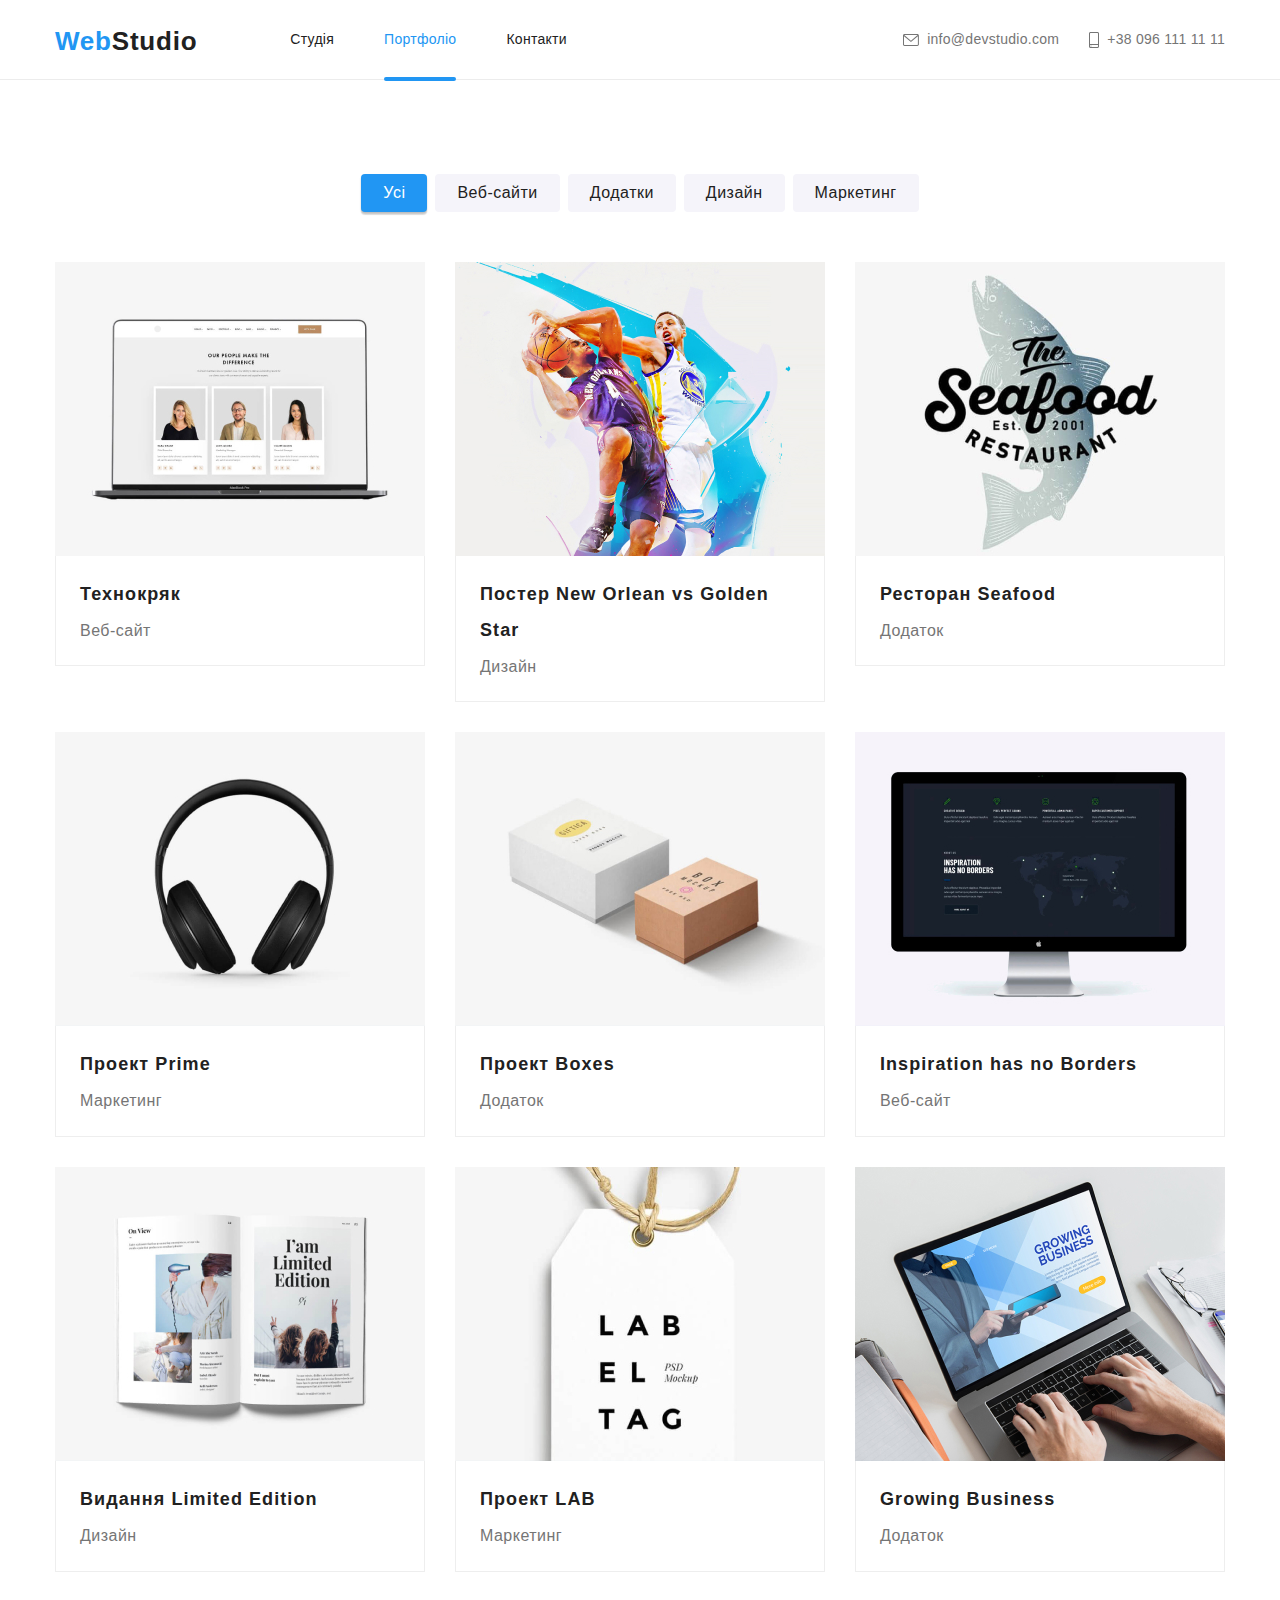
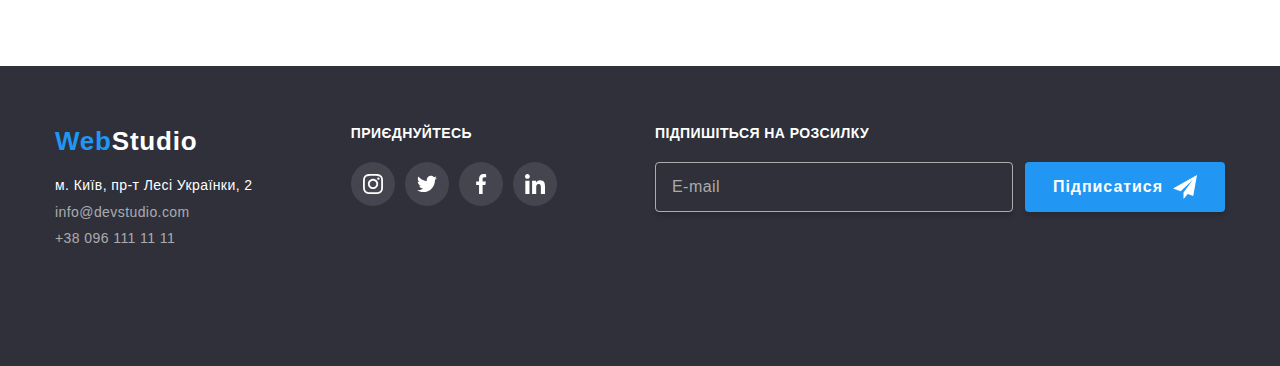
==== commit 2423ece7: "fix mistakes" ====
--- a/portfolio.html
+++ b/portfolio.html
@@ -119,7 +119,7 @@
                       srcset="./images/portfolio/img1-mob.jpg 1x, ./images/portfolio/img1-mob-2x.jpg 2x"
                     />
                     <img
-                      srcset="./images/portfolio/img1.jpg 1x, ./images/portfolio/img1-2x.jpg 2x"
+                      src="./images/portfolio/img1.jpg"
                       alt="Пример веб-сайта"
                       class="project-card__photo"
                       width="370"
@@ -155,7 +155,7 @@
                       srcset="./images/portfolio/img2-mob.jpg 1x, ./images/portfolio/img2-mob-2x.jpg 2x"
                     />
                     <img
-                      srcset="./images/portfolio/img2.jpg 1x, ./images/portfolio/img2-2x.jpg 2x"
+                      src="./images/portfolio/img2.jpg"
                       alt="Пример веб-сайта"
                       class="project-card__photo"
                       width="370"
@@ -190,7 +190,7 @@
                       srcset="./images/portfolio/img3-mob.jpg 1x, ./images/portfolio/img3-mob-2x.jpg 2x"
                     />
                     <img
-                      srcset="./images/portfolio/img3.jpg 1x, ./images/portfolio/img3-2x.jpg 2x"
+                      src="./images/portfolio/img3.jpg"
                       alt="Пример веб-сайта"
                       class="project-card__photo"
                       width="370"
@@ -226,7 +226,7 @@
                       srcset="./images/portfolio/img4-mob.jpg 1x, ./images/portfolio/img4-mob-2x.jpg 2x"
                     />
                     <img
-                      srcset="./images/portfolio/img4.jpg 1x, ./images/portfolio/img4-2x.jpg 2x"
+                      src="./images/portfolio/img4.jpg"
                       alt="Пример веб-сайта"
                       class="project-card__photo"
                       width="370"
@@ -261,7 +261,7 @@
                       srcset="./images/portfolio/img5-mob.jpg 1x, ./images/portfolio/img5-mob-2x.jpg 2x"
                     />
                     <img
-                      srcset="./images/portfolio/img5.jpg 1x, ./images/portfolio/img5-2x.jpg 2x"
+                      src="./images/portfolio/img5.jpg"
                       alt="Пример веб-сайта"
                       class="project-card__photo"
                       width="370"
@@ -296,7 +296,7 @@
                       srcset="./images/portfolio/img6-mob.jpg 1x, ./images/portfolio/img6-mob-2x.jpg 2x"
                     />
                     <img
-                      srcset="./images/portfolio/img6.jpg 1x, ./images/portfolio/img6-2x.jpg 2x"
+                      src="./images/portfolio/img6.jpg"
                       alt="Пример веб-сайта"
                       class="project-card__photo"
                       width="370"
@@ -331,7 +331,7 @@
                       srcset="./images/portfolio/img7-mob.jpg 1x, ./images/portfolio/img7-mob-2x.jpg 2x"
                     />
                     <img
-                      srcset="./images/portfolio/img7.jpg 1x, ./images/portfolio/img7-2x.jpg 2x"
+                      src="./images/portfolio/img7.jpg"
                       alt="Пример веб-сайта"
                       class="project-card__photo"
                       width="370"
@@ -366,7 +366,7 @@
                       srcset="./images/portfolio/img8-mob.jpg 1x, ./images/portfolio/img8-mob-2x.jpg 2x"
                     />
                     <img
-                      srcset="./images/portfolio/img8.jpg 1x, ./images/portfolio/img8-2x.jpg 2x"
+                      src="./images/portfolio/img8.jpg"
                       alt="Пример веб-сайта"
                       class="project-card__photo"
                       width="370"
@@ -401,7 +401,7 @@
                       srcset="./images/portfolio/img9-mob.jpg 1x, ./images/portfolio/img9-mob-2x.jpg 2x"
                     />
                     <img
-                      srcset="./images/portfolio/img9.jpg 1x, ./images/portfolio/img9-2x.jpg 2x"
+                      src="./images/portfolio/img9.jpg"
                       alt="Пример веб-сайта"
                       class="project-card__photo"
                       width="370"
--- a/css/main.min.css
+++ b/css/main.min.css
@@ -1 +1 @@
-.visually-hidden{position:absolute;width:1px;height:1px;margin:-1px;border:0;padding:0;white-space:nowrap;clip-path:inset(100%);clip:rect(0 0 0 0);overflow:hidden}:root{--brand-color: #2196f3;--btn-hover: #188ce8;--main-color: #212121;--second-color: #757575;--accent-color: #ffffff;--background: #2f303a;--foot-color: rgba(255, 255, 255, 0.6);--portfolio-bcg-color: #f5f4fa;--icon-social-color: #afb1b8;--backdrop-color: rgba(0, 0, 0, 0.2);--overflow-color: rgba(33, 150, 243, 0.9);--timing-duration: 250ms;--timing-function: cubic-bezier(0.4, 0, 0.2, 1)}body{font-family:"Roboto",sans-serif;font-style:normal;font-size:14px;color:var(--main-color)}img{display:block;width:100%;height:auto}.link{text-decoration:none;padding:0}.list{list-style:none}@font-face{font-family:"Roboto";font-style:normal;font-weight:400;src:url("../fonts/roboto-v30-latin_cyrillic-regular.eot");src:local(""),url("../fonts/roboto-v30-latin_cyrillic-regular.eot?#iefix") format("embedded-opentype"),url("../fonts/roboto-v30-latin_cyrillic-regular.woff2") format("woff2"),url("../fonts/roboto-v30-latin_cyrillic-regular.woff") format("woff"),url("../fonts/roboto-v30-latin_cyrillic-regular.ttf") format("truetype"),url("../fonts/roboto-v30-latin_cyrillic-regular.svg#Roboto") format("svg")}@font-face{font-family:"Roboto";font-style:normal;font-weight:500;src:url("../fonts/roboto-v30-latin_cyrillic-500.eot");src:local(""),url("../fonts/roboto-v30-latin_cyrillic-500.eot?#iefix") format("embedded-opentype"),url("../fonts/roboto-v30-latin_cyrillic-500.woff2") format("woff2"),url("../fonts/roboto-v30-latin_cyrillic-500.woff") format("woff"),url("../fonts/roboto-v30-latin_cyrillic-500.ttf") format("truetype"),url("../fonts/roboto-v30-latin_cyrillic-500.svg#Roboto") format("svg")}@font-face{font-family:"Roboto";font-style:normal;font-weight:700;src:url("../fonts/roboto-v30-latin_cyrillic-700.eot");src:local(""),url("../fonts/roboto-v30-latin_cyrillic-700.eot?#iefix") format("embedded-opentype"),url("../fonts/roboto-v30-latin_cyrillic-700.woff2") format("woff2"),url("../fonts/roboto-v30-latin_cyrillic-700.woff") format("woff"),url("../fonts/roboto-v30-latin_cyrillic-700.ttf") format("truetype"),url("../fonts/roboto-v30-latin_cyrillic-700.svg#Roboto") format("svg")}@font-face{font-family:"Roboto";font-style:normal;font-weight:900;src:url("../fonts/roboto-v30-latin_cyrillic-900.eot");src:local(""),url("../fonts/roboto-v30-latin_cyrillic-900.eot?#iefix") format("embedded-opentype"),url("../fonts/roboto-v30-latin_cyrillic-900.woff2") format("woff2"),url("../fonts/roboto-v30-latin_cyrillic-900.woff") format("woff"),url("../fonts/roboto-v30-latin_cyrillic-900.ttf") format("truetype"),url("../fonts/roboto-v30-latin_cyrillic-900.svg#Roboto") format("svg")}@font-face{font-family:"Raleway";font-style:normal;font-weight:700;src:url("../fonts/raleway-v28-latin-700.eot");src:local(""),url("../fonts/raleway-v28-latin-700.eot?#iefix") format("embedded-opentype"),url("../fonts/raleway-v28-latin-700.woff2") format("woff2"),url("../fonts/raleway-v28-latin-700.woff") format("woff"),url("../fonts/raleway-v28-latin-700.ttf") format("truetype"),url("../fonts/raleway-v28-latin-700.svg#Raleway") format("svg")}h1,h2,h3,h4,h5,h6,p{margin-top:0;margin-bottom:0}ul,ol{margin:0;padding-left:0}.hero__btn{font-size:16px;line-height:1.9;font-weight:700;letter-spacing:.06em;background:var(--brand-color);box-shadow:0px 4px 4px rgba(0,0,0,.15);border-radius:4px;font-family:inherit;font-style:normal;text-align:center;color:var(--accent-color);padding:10px 24px;transition:background-color var(--timing-duration) var(--timing-function)}.hero__btn:hover,.hero__btn:focus{background-color:var(--btn-hover)}@media screen and (min-width: 1200px){.hero__btn{padding:10px 32px}}.subscribe__btn{font-size:16px;line-height:1.875;font-weight:700;letter-spacing:.06em;background-color:var(--brand-color);box-shadow:0px 4px 4px rgba(0,0,0,.15);border-radius:4px;border:none;font-family:inherit;font-style:normal;display:flex;align-items:center;text-align:center;color:var(--accent-color);padding:10px 28px;margin-left:auto;margin-right:auto;transition:background-color var(--timing-duration) var(--timing-function)}.subscribe__btn:hover,.subscribe__btn:focus{background-color:var(--btn-hover)}.subscribe__btn-icon{fill:currentColor;margin-left:10px}.filters__btn{font-size:16px;line-height:1.6;font-weight:500;letter-spacing:.03em;color:var(--main-color);background-color:var(--portfolio-bcg-color);border-radius:4px;border-style:none;font-family:inherit;font-style:normal;text-align:center;cursor:pointer;padding:6px 22px;transition:background-color var(--timing-duration) var(--timing-function),color var(--timing-duration) var(--timing-function),box-shadow var(--timing-duration) var(--timing-function)}.filters__btn:hover,.filters__btn:focus{background-color:var(--brand-color);color:var(--accent-color);box-shadow:0px 3px 1px rgba(0,0,0,.1),0px 1px 2px rgba(0,0,0,.08),0px 2px 2px rgba(0,0,0,.12)}.current-btn{background-color:var(--brand-color);color:var(--accent-color);box-shadow:0px 3px 1px rgba(0,0,0,.1),0px 1px 2px rgba(0,0,0,.08),0px 2px 2px rgba(0,0,0,.12)}.container{width:100%;padding-left:15px;padding-right:15px;margin-left:auto;margin-right:auto}@media screen and (min-width: 480px){.container{max-width:480px}}@media screen and (min-width: 768px){.container{max-width:768px}}@media screen and (min-width: 1200px){.container{max-width:1200px}}.logo{font-family:"Raleway",sans-serif;font-size:26px;line-height:1.19;font-weight:700;letter-spacing:.03em;color:var(--brand-color);padding:0}.logo-header{color:var(--main-color)}.logo-footer{color:var(--accent-color)}.backdrop{position:fixed;top:0;left:0;width:100%;height:100%;background-color:var(--backdrop-color);opacity:1;transition:opacity var(--timing-duration) var(--timing-function),visibility var(--timing-duration) var(--timing-function)}.backdrop.is-hidden{visibility:hidden;opacity:0;pointer-events:none}.modal{position:absolute;top:50%;left:50%;width:100%;min-height:581px;background-color:var(--accent-color);box-shadow:0px 1px 3px rgba(0,0,0,.12),0px 1px 1px rgba(0,0,0,.14),0px 2px 1px rgba(0,0,0,.2);border-radius:4px;transform:translate(-50%, -50%) scale(1);transition:transform var(--timing-duration) var(--timing-function);padding:20px}.backdrop.is-hidden .modal{transform:translate(-50%, -50%) scale(0)}@media screen and (min-width: 480px){.modal{width:450px;padding:40px}}@media screen and (min-width: 1200px){.modal{width:528px}}.btn-close-wrap{position:absolute;right:8px;top:8px}.btn-close{display:flex;justify-content:center;align-items:center;width:30px;height:30px;border-radius:50%;background:var(--accent-color);border:1px solid rgba(0,0,0,.1);transition:color var(--timing-duration) var(--timing-function)}.btn-close:hover,.btn-close:focus{color:var(--btn-hover)}.modal-icon-close{fill:currentColor}.modal__title{font-size:20px;line-height:1.15;font-weight:700;letter-spacing:.03em;text-align:center;margin-bottom:30px;margin-top:20px}@media screen and (min-width: 480px){.modal__title{margin-top:0}}.modal-form{max-width:calc(100% - 40px)}@media screen and (min-width: 480px){.modal-form{width:370px}}@media screen and (min-width: 1200px){.modal-form{width:448px}}.modal-field{margin-bottom:10px}.modal-label{font-size:12px;line-height:1.17;font-weight:400;letter-spacing:.01em;color:var(--second-color);display:block;margin-bottom:4px}.modal-input{width:100%;height:40px;border:1px solid rgba(33,33,33,.2);border-radius:4px;padding-left:42px;background-color:rgba(0,0,0,0);transition:border var(--timing-duration) var(--timing-function)}.modal-input:focus{border:1px solid var(--overflow-color);outline:rgba(0,0,0,0)}.input-wrap{position:relative}.modal-icon{position:absolute;top:50%;left:15px;transform:translateY(-50%);transition:fill var(--timing-duration) var(--timing-function)}.modal-input:focus~.modal-icon{fill:var(--overflow-color)}.modal-field-text{margin-bottom:20px}.modal-text{width:100%;height:120px;border:1px solid rgba(33,33,33,.2);border-radius:4px;padding:12px 16px;resize:none}.modal-text:focus{border:1px solid var(--overflow-color);outline:rgba(0,0,0,0)}.modal-text::placeholder{font-weight:400;font-size:12px;line-height:14px;letter-spacing:.01em;color:rgba(117,117,117,.5)}.modal-field-check{margin-bottom:30px}.check-text{display:flex;flex-wrap:wrap;justify-content:center;gap:5px;font-size:12px;line-height:1.17;font-weight:400;letter-spacing:.03em;color:var(--second-color)}.check-text span{width:16px;height:15px;border:2px solid var(--main-color);border-radius:2px;margin-right:10px;display:flex;align-items:center;justify-content:center;transition:background-color var(--timing-duration) var(--timing-function);transition:border-color var(--timing-duration) var(--timing-function)}.modal-check:checked+.check-text span{background-color:var(--brand-color);border:none}.modal-check:focus+.check-text span{border-color:var(--main-color)}@media screen and (min-width: 1200px){.check-text{font-size:14px;line-height:1.7;font-weight:400;letter-spacing:.03em;align-items:center}}.check-icon{fill:rgba(0,0,0,0);transition:fill var(--timing-duration) var(--timing-function)}.modal-check:checked+.check-text .check-icon{fill:var(--accent-color)}.policy-agreement{color:var(--overflow-color);font-size:12px;line-height:1.17;font-weight:400;letter-spacing:.03em}@media screen and (min-width: 1200px){.policy-agreement{font-size:14px;line-height:1.7;font-weight:400;letter-spacing:.03em}}.btn-modal{background:var(--brand-color);box-shadow:0px 4px 4px rgba(0,0,0,.15);border-radius:4px;font-family:inherit;font-style:normal;font-size:16px;line-height:1.875;font-weight:700;letter-spacing:.06em;color:var(--accent-color);padding:10px 52px;border:none;transition:background-color var(--timing-duration) var(--timing-function)}.btn-modal:hover,.btn-modal:focus{background-color:var(--btn-hover)}.btn-wrap{display:flex;justify-content:center;align-items:center}.section{padding-top:60px;padding-bottom:60px}@media screen and (min-width: 1200px){.section{padding-top:94px;padding-bottom:94px}}.socnet{display:flex;justify-content:center;gap:10px}.socnet__link{width:44px;height:44px;border-radius:50%;background-color:var(--accent-color);display:flex;align-items:center;justify-content:center;color:var(--icon-social-color);transition:background-color var(--timing-duration) var(--timing-function),color var(--timing-duration) var(--timing-function)}.socnet__link:hover{background-color:var(--brand-color);color:var(--accent-color)}.socnet__icon{fill:currentColor}.footer-soc-link{background-color:rgba(255,255,255,.1);color:var(--accent-color);transition:background-color var(--timing-duration) var(--timing-function)}.footer-soc-link:focus{background-color:var(--brand-color)}.work__title,.our-team__title,.clients-title{font-size:28px;line-height:1.19;font-weight:700;letter-spacing:.03em;text-align:center}@media screen and (min-width: 1200px){.work__title,.our-team__title,.clients-title{font-size:36px;line-height:1.17;font-weight:700;letter-spacing:.03em}}.mob-menu{position:fixed;top:0;left:0;z-index:999;background-color:#fff;padding-bottom:48px;width:100vw;height:100vh;transform:translateX(100%);transition:transform var(--timing-duration) var(--timing-function)}.mob-menu.is-open{transform:translateX(0)}.menu-container{display:flex;flex-direction:column;height:100%}.menu-nav__list{padding-left:20px}@media screen and (min-width: 480px){.menu-nav__list{padding-left:40px}}.menu-nav__item:not(:last-child){margin-bottom:32px}.menu-nav__link{font-size:35px;line-height:1.18;font-weight:500;letter-spacing:.02em;color:var(--main-color);transition:color var(--timing-duration) var(--timing-function)}.menu-nav__link:hover{color:var(--brand-color)}@media screen and (min-width: 480px){.menu-nav__link{font-size:40px;line-height:1.18;font-weight:500;letter-spacing:.02em}}.menu-connect{margin-top:200px;padding-left:20px}@media screen and (min-width: 480px){.menu-connect{padding-left:40px}}.menu-link{font-size:18px;line-height:1.17;font-weight:500;letter-spacing:.02em;color:var(--second-color);transition:color var(--timing-duration) var(--timing-function)}@media screen and (min-width: 480px){.menu-link{font-size:24px;line-height:1.17;font-weight:500;letter-spacing:.02em}}.menu-link:hover,.menu-link:focus{font-size:28px;line-height:1.14;font-weight:500;letter-spacing:.02em;color:var(--brand-color)}@media screen and (min-width: 480px){.menu-link:hover,.menu-link:focus{font-size:34px;line-height:1.14;font-weight:500;letter-spacing:.02em}}.menu-contact__item:not(:last-child){margin-bottom:32px}.menu-social{margin-top:64px;display:flex;gap:10px}.menu-social__item:not(:last-child){border-right:1px solid rgba(33,33,33,.2);padding-right:5px}@media screen and (min-width: 480px){.menu-social__item:not(:last-child){padding-right:10px}}.menu-social__link{font-size:12px;line-height:1.22;font-weight:500;letter-spacing:.02em;color:var(--brand-color)}@media screen and (min-width: 480px){.menu-social__link{font-size:18px;line-height:1.22;font-weight:500;letter-spacing:.02em}}.clients-list{display:flex;flex-wrap:wrap;gap:30px;margin-top:30px}.clients-list__item{width:calc((100% - 30px)/2)}@media screen and (min-width: 480px){.clients-list__item{width:calc((100% - 30px)/2)}}@media screen and (min-width: 768px){.clients-list__item{width:calc((100% - 60px)/3)}}@media screen and (min-width: 1200px){.clients-list__item{width:calc((100% - 150px)/6)}}.clients-list__link{height:92px;border:1px solid var(--icon-social-color);border-radius:4px;color:var(--icon-social-color);display:flex;align-items:center;justify-content:center;transition:color var(--timing-duration) var(--timing-function),border var(--timing-duration) var(--timing-function)}.clients-list__link:hover,.clients-list__link:focus{color:var(--brand-color);border:1px solid var(--brand-color)}.clients-list__icon{fill:currentColor}.features-list{display:flex;flex-wrap:wrap;gap:30px}.features-list__item{width:100%}@media screen and (min-width: 768px){.features-list__item{width:calc((100% - 30px)/2)}}@media screen and (min-width: 1200px){.features-list__item{width:calc((100% - 90px)/4)}}.features-list__icon-thumb{display:flex;justify-content:center;align-items:center;height:120px;margin-bottom:30px;background:var(--portfolio-bcg-color);border-radius:4px}.features-list__title{font-size:14px;line-height:1.14;font-weight:700;letter-spacing:.03em;text-transform:uppercase;margin-bottom:10px;text-align:center}@media screen and (min-width: 768px){.features-list__title{text-align:left}}@media screen and (min-width: 1200px){.features-list__title{text-align:left}}.features-list__text{font-size:14px;line-height:1.7;font-weight:400;letter-spacing:.03em;color:var(--second-color)}.footer{padding:60px 0;background-color:var(--background);text-align:center}.footer-wrap{display:flex;flex-direction:column;justify-content:center}@media screen and (min-width: 768px){.footer-wrap{flex-direction:row;flex-wrap:wrap;justify-content:space-around}}@media screen and (min-width: 1200px){.footer-wrap{flex-direction:row;justify-content:space-around;align-items:center}}.address-wrap{margin-bottom:60px}.address{font-style:normal}.contacts{margin-top:20px}.contacts .contacts__item{margin-bottom:10px}.contacts .contacts__item:last-child{margin-bottom:0}.contacts__post-address{font-size:14px;line-height:1.17;font-weight:400;letter-spacing:.03em;color:var(--accent-color);padding:0}.contacts__post-address:hover,.contacts__post-address:focus{color:var(--brand-color)}.contacts__link{font-size:14px;line-height:1.17;font-weight:400;letter-spacing:.03em;color:var(--foot-color);padding:0}.contacts__link:hover,.contacts__link:focus{color:var(--brand-color)}.footer-soc-title,.subscribe__title{font-size:14px;line-height:1.14;font-weight:700;letter-spacing:.03em;text-transform:uppercase;text-align:center;color:var(--accent-color);margin-bottom:20px}.footer-soc-wrap{margin-bottom:60px;text-align:center}.subscribe__field{max-width:450px;margin-bottom:20px;margin-left:auto;margin-right:auto}.subscribe__email{width:100%;height:50px;border:1px solid var(--foot-color);box-shadow:0px 4px 4px rgba(0,0,0,.15);border-radius:4px;font-family:inherit;font-style:normal;font-size:16px;line-height:1.25;font-weight:400;letter-spacing:.03em;color:var(--accent-color);background-color:rgba(0,0,0,0);display:flex;align-items:center;padding-left:16px}.subscribe__email::placeholder{color:var(--foot-color)}.subscribe__email:focus{outline:none;border:1px solid var(--overflow-color)}@media screen and (min-width: 480px){.subscribe__email{width:450px}}.header{position:absolute;border-bottom:1px solid #ececec;height:60px;width:100%;background-color:var(--accent-color)}@media screen and (min-width: 768px){.header{height:80px}}.header__logo{margin-right:auto;margin-top:15px}@media screen and (min-width: 768px){.header__logo{margin-top:26px;margin-right:88px}}@media screen and (min-width: 1200px){.header__logo{margin-right:93px}}.menu-toggle{margin-top:10px;margin-left:auto;border:none;background-color:rgba(0,0,0,0);cursor:pointer}.menu-toggle:hover,.menu-toggle:focus{fill:var(--brand-color)}@media screen and (min-width: 768px){.menu-toggle{display:none}}.nav-container{display:flex}@media screen and (min-width: 768px){.nav-container{width:768px}}@media screen and (min-width: 1200px){.nav-container{width:1200px}}.nav{display:none}@media screen and (min-width: 768px){.nav{display:flex}}.nav__list{display:flex;gap:50px}.nav__list .nav__item:last-child{margin-right:0}.header-connect{display:none}@media screen and (min-width: 768px){.header-connect{display:flex;margin-left:auto}}@media screen and (min-width: 768px){.contact{padding:21px 0}}@media screen and (min-width: 1200px){.contact{margin-left:auto;display:flex;justify-content:space-between;align-items:center;gap:30px}}@media screen and (min-width: 768px){.contact__item:not(:last-child){margin-bottom:10px}}@media screen and (min-width: 1200px){.contact__item:not(:last-child){margin-bottom:0}}.contact__link{font-size:14px;line-height:1.14;font-weight:500;letter-spacing:.02em;color:var(--second-color);display:flex;align-items:center;padding:10px 0;transition:color var(--timing-duration) var(--timing-function)}.contact__link:hover,.contact__link:focus{color:var(--brand-color)}@media screen and (min-width: 768px){.contact__link{font-size:12px;line-height:1.14;font-weight:500;letter-spacing:.02em;padding:0}}@media screen and (min-width: 1200px){.contact__link{font-size:14px;line-height:1.14;font-weight:500;letter-spacing:.02em;padding:10px 0}}.contact__icon{margin-right:10px;fill:currentColor}@media screen and (min-width: 768px){.contact__icon{margin-right:8px}}@media screen and (min-width: 768px){.icon-mail{width:14px;height:10px}}@media screen and (min-width: 1200px){.icon-mail{width:16px;height:12px}}@media screen and (min-width: 768px){.icon-phone{width:8px;height:14px}}@media screen and (min-width: 1200px){.icon-phone{width:10px;height:16px}}.nav__link{font-size:14px;line-height:1.14;font-weight:500;letter-spacing:.02em;color:var(--main-color);display:inline-block;padding:32px 0;transition:color var(--timing-duration) var(--timing-function)}.nav__link:hover,.nav__link:focus{color:var(--brand-color)}.current{color:var(--brand-color);position:relative}.current::after{position:absolute;content:"";width:100%;height:4px;border-radius:2px;background-color:currentColor;left:0;bottom:-1px}@media screen and (min-width: 768px){.social{display:none}}.hero{padding:118px 0;max-width:1600px;margin:0 auto;background-image:linear-gradient(rgba(47, 48, 58, 0.4), rgba(47, 48, 58, 0.4)),url("./images/bgimg/bg-hero-mobile.jpg");background-repeat:no-repeat;background-size:cover;background-position:center;text-align:center}@media(min-device-pixel-ratio: 2),(min-resolution: 192dpi),(min-resolution: 2dppx){.hero{background-image:linear-gradient(rgba(47, 48, 58, 0.4), rgba(47, 48, 58, 0.4)),url("./images/bgimg/bg-hero-mobile@2x.jpg")}}@media screen and (min-width: 480px){.hero{max-width:100%;height:400px}}@media screen and (min-width: 768px){.hero{max-width:100%;height:400px;background-image:linear-gradient(rgba(47, 48, 58, 0.4), rgba(47, 48, 58, 0.4)),url("./images/bgimg/bg-hero-tablet.jpg")}}@media screen and (min-width: 768px)and (min-device-pixel-ratio: 2),screen and (min-width: 768px)and (min-resolution: 192dpi),screen and (min-width: 768px)and (min-resolution: 2dppx){.hero{background-image:linear-gradient(rgba(47, 48, 58, 0.4), rgba(47, 48, 58, 0.4)),url("./images/bgimg/bg-hero-tablet@2x.jpg")}}@media screen and (min-width: 1200px){.hero{padding:200px 0;max-width:1600px;height:600px;background-image:linear-gradient(rgba(47, 48, 58, 0.4), rgba(47, 48, 58, 0.4)),url("./images/bgimg/bg-hero-desktop.jpg")}}@media screen and (min-width: 1200px)and (min-device-pixel-ratio: 2),screen and (min-width: 1200px)and (min-resolution: 192dpi),screen and (min-width: 1200px)and (min-resolution: 2dppx){.hero{background-image:linear-gradient(rgba(47, 48, 58, 0.4), rgba(47, 48, 58, 0.4)),url("./images/bgimg/bg-hero-desktop@2x.jpg")}}.hero__title{margin-bottom:30px;font-size:26px;line-height:1.6;font-weight:900;letter-spacing:.06em;text-align:center;text-transform:uppercase;color:var(--accent-color)}@media screen and (min-width: 1200px){.hero__title{font-size:44px;line-height:1.36;font-weight:900;letter-spacing:.06em}}.our-team{background-color:var(--portfolio-bcg-color)}.our-team__title{margin-bottom:50px}.team-list{display:flex;flex-wrap:wrap;gap:30px}.team-list__item{background:var(--accent-color);box-shadow:0px 1px 3px rgba(0,0,0,.12),0px 1px 1px rgba(0,0,0,.14),0px 2px 1px rgba(0,0,0,.2);border-radius:0px 0px 4px 4px;width:100%}@media screen and (min-width: 768px){.team-list__item{width:calc((100% - 30px)/2)}}@media screen and (min-width: 1200px){.team-list__item{width:calc((100% - 90px)/4)}}.team-list__wrap{padding:30px 32px}.team-list__title{font-size:16px;line-height:1.19;font-weight:500;letter-spacing:.03em;text-align:center;margin-bottom:10px}.team-list__text{font-size:16px;line-height:1.19;font-weight:400;letter-spacing:.03em;text-align:center;color:var(--second-color);margin-bottom:16px}.work{display:none}@media screen and (min-width: 1200px){.work{display:block;padding-top:0}}.work__title{margin-bottom:50px}.work-list{display:flex;justify-content:center;gap:30px}.work-list__thumb{position:relative}.work-list__subtitle{position:absolute;padding:27px 0;font-size:14px;line-height:1.14;font-weight:700;letter-spacing:.03em;text-align:center;text-transform:uppercase;color:var(--accent-color);width:100%;height:70px;background:rgba(47,48,58,.8);bottom:0}.filters{display:flex;flex-wrap:wrap;margin-top:60px;margin-bottom:40px;gap:8px}@media screen and (min-width: 768px){.filters{justify-content:center}}@media screen and (min-width: 1200px){.filters{margin-top:94px;margin-bottom:50px}}.projects{display:flex;flex-direction:column;gap:30px}@media screen and (min-width: 768px){.projects{flex-direction:row;flex-wrap:wrap}}@media screen and (min-width: 768px){.projects__item{width:calc((100% - 30px)/2)}}@media screen and (min-width: 1200px){.projects__item{width:calc((100% - 60px)/3)}}.projects__link{display:block;padding:0;transition:box-shadow var(--timing-duration) var(--timing-function)}.projects__link:hover,.projects__link:focus{box-shadow:0px 1px 1px rgba(0,0,0,.12),0px 4px 4px rgba(0,0,0,.06),1px 4px 6px rgba(0,0,0,.16)}.project-card{position:relative;overflow:hidden}.project-card__text{display:flex;align-items:center;top:0;left:0;position:absolute;font-size:18px;line-height:2;font-weight:400;letter-spacing:.03em;padding:63px 24px;color:var(--accent-color);background-color:var(--overflow-color);width:100%;height:100%;transform:translateY(100%);transition:transform var(--timing-duration) var(--timing-function)}.projects__item:hover .project-card__text{transform:translateY(0%)}.description-wrap{border-bottom:1px solid #eee;border-left:1px solid #eee;border-right:1px solid #eee;padding:20px 24px}.description-wrap .description-wrap__title{font-size:18px;line-height:2;font-weight:700;letter-spacing:.06em;margin-bottom:4px;color:var(--main-color)}.description-wrap .description-wrap__type{font-size:16px;line-height:1.87;font-weight:400;letter-spacing:.03em;color:var(--second-color)}@media screen and (min-width: 768px){.projects__item:first-child .description-wrap{height:146px}}@media screen and (min-width: 1200px){.projects__item:first-child .description-wrap{height:auto}}/*# sourceMappingURL=main.min.css.map */+.visually-hidden{position:absolute;width:1px;height:1px;margin:-1px;border:0;padding:0;white-space:nowrap;clip-path:inset(100%);clip:rect(0 0 0 0);overflow:hidden}:root{--brand-color: #2196f3;--btn-hover: #188ce8;--main-color: #212121;--second-color: #757575;--accent-color: #ffffff;--background: #2f303a;--foot-color: rgba(255, 255, 255, 0.6);--portfolio-bcg-color: #f5f4fa;--icon-social-color: #afb1b8;--backdrop-color: rgba(0, 0, 0, 0.2);--overflow-color: rgba(33, 150, 243, 0.9);--timing-duration: 250ms;--timing-function: cubic-bezier(0.4, 0, 0.2, 1)}body{font-family:"Roboto",sans-serif;font-style:normal;font-size:14px;color:var(--main-color);background-color:var(--accent-color)}img{display:block;width:100%;height:auto}.link{text-decoration:none;padding:0}.list{list-style:none}@font-face{font-family:"Roboto";font-style:normal;font-weight:400;src:url("../fonts/roboto-v30-latin_cyrillic-regular.eot");src:local(""),url("../fonts/roboto-v30-latin_cyrillic-regular.eot?#iefix") format("embedded-opentype"),url("../fonts/roboto-v30-latin_cyrillic-regular.woff2") format("woff2"),url("../fonts/roboto-v30-latin_cyrillic-regular.woff") format("woff"),url("../fonts/roboto-v30-latin_cyrillic-regular.ttf") format("truetype"),url("../fonts/roboto-v30-latin_cyrillic-regular.svg#Roboto") format("svg")}@font-face{font-family:"Roboto";font-style:normal;font-weight:500;src:url("../fonts/roboto-v30-latin_cyrillic-500.eot");src:local(""),url("../fonts/roboto-v30-latin_cyrillic-500.eot?#iefix") format("embedded-opentype"),url("../fonts/roboto-v30-latin_cyrillic-500.woff2") format("woff2"),url("../fonts/roboto-v30-latin_cyrillic-500.woff") format("woff"),url("../fonts/roboto-v30-latin_cyrillic-500.ttf") format("truetype"),url("../fonts/roboto-v30-latin_cyrillic-500.svg#Roboto") format("svg")}@font-face{font-family:"Roboto";font-style:normal;font-weight:700;src:url("../fonts/roboto-v30-latin_cyrillic-700.eot");src:local(""),url("../fonts/roboto-v30-latin_cyrillic-700.eot?#iefix") format("embedded-opentype"),url("../fonts/roboto-v30-latin_cyrillic-700.woff2") format("woff2"),url("../fonts/roboto-v30-latin_cyrillic-700.woff") format("woff"),url("../fonts/roboto-v30-latin_cyrillic-700.ttf") format("truetype"),url("../fonts/roboto-v30-latin_cyrillic-700.svg#Roboto") format("svg")}@font-face{font-family:"Roboto";font-style:normal;font-weight:900;src:url("../fonts/roboto-v30-latin_cyrillic-900.eot");src:local(""),url("../fonts/roboto-v30-latin_cyrillic-900.eot?#iefix") format("embedded-opentype"),url("../fonts/roboto-v30-latin_cyrillic-900.woff2") format("woff2"),url("../fonts/roboto-v30-latin_cyrillic-900.woff") format("woff"),url("../fonts/roboto-v30-latin_cyrillic-900.ttf") format("truetype"),url("../fonts/roboto-v30-latin_cyrillic-900.svg#Roboto") format("svg")}@font-face{font-family:"Raleway";font-style:normal;font-weight:700;src:url("../fonts/raleway-v28-latin-700.eot");src:local(""),url("../fonts/raleway-v28-latin-700.eot?#iefix") format("embedded-opentype"),url("../fonts/raleway-v28-latin-700.woff2") format("woff2"),url("../fonts/raleway-v28-latin-700.woff") format("woff"),url("../fonts/raleway-v28-latin-700.ttf") format("truetype"),url("../fonts/raleway-v28-latin-700.svg#Raleway") format("svg")}h1,h2,h3,h4,h5,h6,p{margin-top:0;margin-bottom:0}ul,ol{margin:0;padding-left:0}.hero__btn{font-size:16px;line-height:1.9;font-weight:700;letter-spacing:.06em;background:var(--brand-color);box-shadow:0px 4px 4px rgba(0,0,0,.15);border-radius:4px;font-family:inherit;font-style:normal;text-align:center;color:var(--accent-color);padding:10px 24px;transition:background-color var(--timing-duration) var(--timing-function)}.hero__btn:hover,.hero__btn:focus{background-color:var(--btn-hover)}@media screen and (min-width: 1200px){.hero__btn{padding:10px 32px}}.subscribe__btn{font-size:16px;line-height:1.875;font-weight:700;letter-spacing:.06em;background-color:var(--brand-color);box-shadow:0px 4px 4px rgba(0,0,0,.15);border-radius:4px;border:none;font-family:inherit;font-style:normal;display:flex;align-items:center;text-align:center;color:var(--accent-color);padding:10px 28px;margin-left:auto;margin-right:auto;transition:background-color var(--timing-duration) var(--timing-function)}.subscribe__btn:hover,.subscribe__btn:focus{background-color:var(--btn-hover)}.subscribe__btn-icon{fill:currentColor;margin-left:10px}.filters__btn{font-size:16px;line-height:1.6;font-weight:500;letter-spacing:.03em;color:var(--main-color);background-color:var(--portfolio-bcg-color);border-radius:4px;border-style:none;font-family:inherit;font-style:normal;text-align:center;cursor:pointer;padding:6px 22px;transition:background-color var(--timing-duration) var(--timing-function),color var(--timing-duration) var(--timing-function),box-shadow var(--timing-duration) var(--timing-function)}.filters__btn:hover,.filters__btn:focus{background-color:var(--brand-color);color:var(--accent-color);box-shadow:0px 3px 1px rgba(0,0,0,.1),0px 1px 2px rgba(0,0,0,.08),0px 2px 2px rgba(0,0,0,.12)}.current-btn{background-color:var(--brand-color);color:var(--accent-color);box-shadow:0px 3px 1px rgba(0,0,0,.1),0px 1px 2px rgba(0,0,0,.08),0px 2px 2px rgba(0,0,0,.12)}.container{width:100%;padding-left:15px;padding-right:15px;margin-left:auto;margin-right:auto}@media screen and (min-width: 480px){.container{max-width:480px}}@media screen and (min-width: 768px){.container{max-width:768px}}@media screen and (min-width: 1200px){.container{max-width:1200px}}.logo{font-family:"Raleway",sans-serif;font-size:26px;line-height:1.19;font-weight:700;letter-spacing:.03em;color:var(--brand-color);padding:0}.logo-header{color:var(--main-color)}.logo-footer{color:var(--accent-color)}.backdrop{position:fixed;top:0;left:0;width:100%;height:100%;background-color:var(--backdrop-color);opacity:1;transition:opacity var(--timing-duration) var(--timing-function),visibility var(--timing-duration) var(--timing-function)}.backdrop.is-hidden{visibility:hidden;opacity:0;pointer-events:none}.modal{position:absolute;top:50%;left:50%;width:100%;min-height:581px;background-color:var(--accent-color);box-shadow:0px 1px 3px rgba(0,0,0,.12),0px 1px 1px rgba(0,0,0,.14),0px 2px 1px rgba(0,0,0,.2);border-radius:4px;transform:translate(-50%, -50%) scale(1);transition:transform var(--timing-duration) var(--timing-function);padding:20px}.backdrop.is-hidden .modal{transform:translate(-50%, -50%) scale(0)}@media screen and (min-width: 480px){.modal{width:450px;padding:40px}}@media screen and (min-width: 1200px){.modal{width:528px}}.btn-close-wrap{position:absolute;right:8px;top:8px}.btn-close{display:flex;justify-content:center;align-items:center;width:30px;height:30px;border-radius:50%;background:var(--accent-color);border:1px solid rgba(0,0,0,.1);transition:color var(--timing-duration) var(--timing-function)}.btn-close:hover,.btn-close:focus{color:var(--btn-hover)}.modal-icon-close{fill:currentColor}.modal__title{font-size:20px;line-height:1.15;font-weight:700;letter-spacing:.03em;text-align:center;margin-bottom:30px;margin-top:20px}@media screen and (min-width: 480px){.modal__title{margin-top:0}}.modal-form{max-width:calc(100% - 40px)}@media screen and (min-width: 480px){.modal-form{width:370px}}@media screen and (min-width: 1200px){.modal-form{width:448px}}.modal-field{margin-bottom:10px}.modal-label{font-size:12px;line-height:1.17;font-weight:400;letter-spacing:.01em;color:var(--second-color);display:block;margin-bottom:4px}.modal-input{width:100%;height:40px;border:1px solid rgba(33,33,33,.2);border-radius:4px;padding-left:42px;background-color:rgba(0,0,0,0);transition:border var(--timing-duration) var(--timing-function)}.modal-input:focus{border:1px solid var(--overflow-color);outline:rgba(0,0,0,0)}.input-wrap{position:relative}.modal-icon{position:absolute;top:50%;left:15px;transform:translateY(-50%);transition:fill var(--timing-duration) var(--timing-function)}.modal-input:focus~.modal-icon{fill:var(--overflow-color)}.modal-field-text{margin-bottom:20px}.modal-text{width:100%;height:120px;border:1px solid rgba(33,33,33,.2);border-radius:4px;padding:12px 16px;resize:none}.modal-text:focus{border:1px solid var(--overflow-color);outline:rgba(0,0,0,0)}.modal-text::placeholder{font-weight:400;font-size:12px;line-height:14px;letter-spacing:.01em;color:rgba(117,117,117,.5)}.modal-field-check{margin-bottom:30px}.check-text{display:flex;flex-wrap:wrap;justify-content:center;gap:5px;font-size:12px;line-height:1.17;font-weight:400;letter-spacing:.03em;color:var(--second-color)}.check-text span{width:16px;height:15px;border:2px solid var(--main-color);border-radius:2px;margin-right:10px;display:flex;align-items:center;justify-content:center;transition:background-color var(--timing-duration) var(--timing-function);transition:border-color var(--timing-duration) var(--timing-function)}.modal-check:checked+.check-text span{background-color:var(--brand-color);border:none}.modal-check:focus+.check-text span{border-color:var(--main-color)}@media screen and (min-width: 1200px){.check-text{font-size:14px;line-height:1.7;font-weight:400;letter-spacing:.03em;align-items:center}}.check-icon{fill:rgba(0,0,0,0);transition:fill var(--timing-duration) var(--timing-function)}.modal-check:checked+.check-text .check-icon{fill:var(--accent-color)}.policy-agreement{color:var(--overflow-color);font-size:12px;line-height:1.17;font-weight:400;letter-spacing:.03em}@media screen and (min-width: 1200px){.policy-agreement{font-size:14px;line-height:1.7;font-weight:400;letter-spacing:.03em}}.btn-modal{background:var(--brand-color);box-shadow:0px 4px 4px rgba(0,0,0,.15);border-radius:4px;font-family:inherit;font-style:normal;font-size:16px;line-height:1.875;font-weight:700;letter-spacing:.06em;color:var(--accent-color);padding:10px 52px;border:none;transition:background-color var(--timing-duration) var(--timing-function)}.btn-modal:hover,.btn-modal:focus{background-color:var(--btn-hover)}.btn-wrap{display:flex;justify-content:center;align-items:center}.section{padding-top:60px;padding-bottom:60px}@media screen and (min-width: 1200px){.section{padding-top:94px;padding-bottom:94px}}.socnet{display:flex;justify-content:center;gap:10px}.socnet__link{width:44px;height:44px;border-radius:50%;background-color:var(--accent-color);display:flex;align-items:center;justify-content:center;color:var(--icon-social-color);transition:background-color var(--timing-duration) var(--timing-function),color var(--timing-duration) var(--timing-function)}.socnet__link:hover{background-color:var(--brand-color);color:var(--accent-color)}.socnet__icon{fill:currentColor}.footer-soc-link{background-color:rgba(255,255,255,.1);color:var(--accent-color);transition:background-color var(--timing-duration) var(--timing-function)}.footer-soc-link:focus{background-color:var(--brand-color)}.work__title,.our-team__title,.clients-title{font-size:28px;line-height:1.19;font-weight:700;letter-spacing:.03em;text-align:center}@media screen and (min-width: 1200px){.work__title,.our-team__title,.clients-title{font-size:36px;line-height:1.17;font-weight:700;letter-spacing:.03em}}.mob-menu{position:fixed;top:0;left:0;z-index:999;background-color:#fff;padding-bottom:48px;width:100vw;height:100vh;transform:translateX(100%);transition:transform var(--timing-duration) var(--timing-function)}.mob-menu.is-open{transform:translateX(0)}.menu-container{display:flex;flex-direction:column;height:100%}.menu-nav__list{padding-left:20px}@media screen and (min-width: 480px){.menu-nav__list{padding-left:40px}}.menu-nav__item:not(:last-child){margin-bottom:32px}.menu-nav__link{font-size:35px;line-height:1.18;font-weight:500;letter-spacing:.02em;color:var(--main-color);transition:color var(--timing-duration) var(--timing-function)}.menu-nav__link:hover{color:var(--brand-color)}@media screen and (min-width: 480px){.menu-nav__link{font-size:40px;line-height:1.18;font-weight:500;letter-spacing:.02em}}.menu-connect{margin-top:200px;padding-left:20px}@media screen and (min-width: 480px){.menu-connect{padding-left:40px}}.menu-link{font-size:18px;line-height:1.17;font-weight:500;letter-spacing:.02em;color:var(--second-color);transition:color var(--timing-duration) var(--timing-function)}@media screen and (min-width: 480px){.menu-link{font-size:24px;line-height:1.17;font-weight:500;letter-spacing:.02em}}.menu-link:hover,.menu-link:focus{font-size:28px;line-height:1.14;font-weight:500;letter-spacing:.02em;color:var(--brand-color)}@media screen and (min-width: 480px){.menu-link:hover,.menu-link:focus{font-size:34px;line-height:1.14;font-weight:500;letter-spacing:.02em}}.menu-contact__item:not(:last-child){margin-bottom:32px}.menu-social{margin-top:64px;display:flex;gap:10px}.menu-social__item:not(:last-child){border-right:1px solid rgba(33,33,33,.2);padding-right:5px}@media screen and (min-width: 480px){.menu-social__item:not(:last-child){padding-right:10px}}.menu-social__link{font-size:12px;line-height:1.22;font-weight:500;letter-spacing:.02em;color:var(--brand-color)}@media screen and (min-width: 480px){.menu-social__link{font-size:18px;line-height:1.22;font-weight:500;letter-spacing:.02em}}.clients-list{display:flex;flex-wrap:wrap;gap:30px;margin-top:30px}.clients-list__item{width:calc((100% - 30px)/2)}@media screen and (min-width: 480px){.clients-list__item{width:calc((100% - 30px)/2)}}@media screen and (min-width: 768px){.clients-list__item{width:calc((100% - 60px)/3)}}@media screen and (min-width: 1200px){.clients-list__item{width:calc((100% - 150px)/6)}}.clients-list__link{height:92px;border:1px solid var(--icon-social-color);border-radius:4px;color:var(--icon-social-color);display:flex;align-items:center;justify-content:center;transition:color var(--timing-duration) var(--timing-function),border var(--timing-duration) var(--timing-function)}.clients-list__link:hover,.clients-list__link:focus{color:var(--brand-color);border:1px solid var(--brand-color)}.clients-list__icon{fill:currentColor}.features-list{display:flex;flex-wrap:wrap;gap:30px}.features-list__item{width:100%}@media screen and (min-width: 768px){.features-list__item{width:calc((100% - 30px)/2)}}@media screen and (min-width: 1200px){.features-list__item{width:calc((100% - 90px)/4)}}.features-list__icon-thumb{display:flex;justify-content:center;align-items:center;height:120px;margin-bottom:30px;background:var(--portfolio-bcg-color);border-radius:4px}.features-list__title{font-size:14px;line-height:1.14;font-weight:700;letter-spacing:.03em;text-transform:uppercase;margin-bottom:10px;text-align:center}@media screen and (min-width: 768px){.features-list__title{text-align:left}}@media screen and (min-width: 1200px){.features-list__title{text-align:left}}.features-list__text{font-size:14px;line-height:1.7;font-weight:400;letter-spacing:.03em;color:var(--second-color)}.footer{padding:60px 0;background-color:var(--background);text-align:center}@media screen and (min-width: 1200px){.footer{text-align:left}}.footer-wrap{display:flex;flex-direction:column;justify-content:center}@media screen and (min-width: 768px){.footer-wrap{flex-direction:row;flex-wrap:wrap;justify-content:space-around}}@media screen and (min-width: 1200px){.footer-wrap{display:flex;justify-content:space-between}}.address-wrap{margin-bottom:60px}.address{font-style:normal}@media screen and (min-width: 1200px){.address{text-align:left}}.contacts{margin-top:20px}.contacts .contacts__item{margin-bottom:10px}.contacts .contacts__item:last-child{margin-bottom:0}.contacts__post-address{font-size:14px;line-height:1.17;font-weight:400;letter-spacing:.03em;color:var(--accent-color);padding:0}.contacts__post-address:hover,.contacts__post-address:focus{color:var(--brand-color)}.contacts__link{font-size:14px;line-height:1.17;font-weight:400;letter-spacing:.03em;color:var(--foot-color);padding:0}.contacts__link:hover,.contacts__link:focus{color:var(--brand-color)}.footer-soc-title,.subscribe__title{font-size:14px;line-height:1.14;font-weight:700;letter-spacing:.03em;text-transform:uppercase;text-align:center;color:var(--accent-color);margin-bottom:20px}@media screen and (min-width: 1200px){.footer-soc-title,.subscribe__title{text-align:left}}.footer-soc-wrap{margin-bottom:60px;text-align:center}@media screen and (min-width: 1200px){.subscribe__form{display:flex;gap:12px;justify-content:center;align-items:center}}.subscribe__field{max-width:450px;margin-bottom:20px;margin-left:auto;margin-right:auto}@media screen and (min-width: 1200px){.subscribe__field{max-width:358px;margin-left:0;margin-right:0;margin-bottom:0}}.subscribe__email{width:100%;height:50px;border:1px solid var(--foot-color);box-shadow:0px 4px 4px rgba(0,0,0,.15);border-radius:4px;font-family:inherit;font-style:normal;font-size:16px;line-height:1.25;font-weight:400;letter-spacing:.03em;color:var(--accent-color);background-color:rgba(0,0,0,0);display:flex;align-items:center;padding-left:16px}.subscribe__email::placeholder{color:var(--foot-color)}.subscribe__email:focus{outline:none;border:1px solid var(--overflow-color)}@media screen and (min-width: 480px){.subscribe__email{width:450px}}@media screen and (min-width: 1200px){.subscribe__email{width:358px}}.header{position:relative;border-bottom:1px solid #ececec;height:60px;width:100%;background-color:var(--accent-color)}@media screen and (min-width: 768px){.header{height:80px}}.header__logo{margin-right:auto;margin-top:15px}@media screen and (min-width: 768px){.header__logo{margin-top:26px;margin-right:88px}}@media screen and (min-width: 1200px){.header__logo{margin-right:93px}}.menu-toggle{margin-top:10px;margin-left:auto;border:none;background-color:rgba(0,0,0,0);cursor:pointer}.menu-toggle:hover,.menu-toggle:focus{fill:var(--brand-color)}@media screen and (min-width: 768px){.menu-toggle{display:none}}.nav-container{display:flex}@media screen and (min-width: 768px){.nav-container{width:768px}}@media screen and (min-width: 1200px){.nav-container{width:1200px}}.nav{display:none}@media screen and (min-width: 768px){.nav{display:flex}}.nav__list{display:flex;gap:50px}.nav__list .nav__item:last-child{margin-right:0}.header-connect{display:none}@media screen and (min-width: 768px){.header-connect{display:flex;margin-left:auto}}@media screen and (min-width: 768px){.contact{padding:21px 0}}@media screen and (min-width: 1200px){.contact{margin-left:auto;display:flex;justify-content:space-between;align-items:center;gap:30px}}@media screen and (min-width: 768px){.contact__item:not(:last-child){margin-bottom:10px}}@media screen and (min-width: 1200px){.contact__item:not(:last-child){margin-bottom:0}}.contact__link{font-size:14px;line-height:1.14;font-weight:500;letter-spacing:.02em;color:var(--second-color);display:flex;align-items:center;padding:10px 0;transition:color var(--timing-duration) var(--timing-function)}.contact__link:hover,.contact__link:focus{color:var(--brand-color)}@media screen and (min-width: 768px){.contact__link{font-size:12px;line-height:1.14;font-weight:500;letter-spacing:.02em;padding:0}}@media screen and (min-width: 1200px){.contact__link{font-size:14px;line-height:1.14;font-weight:500;letter-spacing:.02em;padding:10px 0}}.contact__icon{margin-right:10px;fill:currentColor}@media screen and (min-width: 768px){.contact__icon{margin-right:8px}}@media screen and (min-width: 768px){.icon-mail{width:14px;height:10px}}@media screen and (min-width: 1200px){.icon-mail{width:16px;height:12px}}@media screen and (min-width: 768px){.icon-phone{width:8px;height:14px}}@media screen and (min-width: 1200px){.icon-phone{width:10px;height:16px}}.nav__link{font-size:14px;line-height:1.14;font-weight:500;letter-spacing:.02em;color:var(--main-color);display:inline-block;padding:32px 0;transition:color var(--timing-duration) var(--timing-function)}.nav__link:hover,.nav__link:focus{color:var(--brand-color)}.current{color:var(--brand-color);position:relative}.current::after{position:absolute;content:"";width:100%;height:4px;border-radius:2px;background-color:currentColor;left:0;bottom:-1px}@media screen and (min-width: 768px){.social{display:none}}.hero{padding:118px 0;max-width:1600px;margin:0 auto;background-image:linear-gradient(rgba(47, 48, 58, 0.4), rgba(47, 48, 58, 0.4)),url("../images/bgimg/bg-hero-mobile.jpg");background-repeat:no-repeat;background-size:cover;background-position:center;text-align:center}@media(min-device-pixel-ratio: 2),(min-resolution: 192dpi),(min-resolution: 2dppx){.hero{background-image:linear-gradient(rgba(47, 48, 58, 0.4), rgba(47, 48, 58, 0.4)),url("../images/bgimg/bg-hero-mobile@2x.jpg")}}@media screen and (min-width: 480px){.hero{max-width:100%}}@media screen and (min-width: 768px){.hero{max-width:100%;background-image:linear-gradient(rgba(47, 48, 58, 0.4), rgba(47, 48, 58, 0.4)),url("../images/bgimg/bg-hero-tablet.jpg")}}@media screen and (min-width: 768px)and (min-device-pixel-ratio: 2),screen and (min-width: 768px)and (min-resolution: 192dpi),screen and (min-width: 768px)and (min-resolution: 2dppx){.hero{background-image:linear-gradient(rgba(47, 48, 58, 0.4), rgba(47, 48, 58, 0.4)),url("../images/bgimg/bg-hero-tablet@2x.jpg")}}@media screen and (min-width: 1200px){.hero{padding:200px 0;max-width:1600px;background-image:linear-gradient(rgba(47, 48, 58, 0.4), rgba(47, 48, 58, 0.4)),url("../images/bgimg/bg-hero-desktop.jpg")}}@media screen and (min-width: 1200px)and (min-device-pixel-ratio: 2),screen and (min-width: 1200px)and (min-resolution: 192dpi),screen and (min-width: 1200px)and (min-resolution: 2dppx){.hero{background-image:linear-gradient(rgba(47, 48, 58, 0.4), rgba(47, 48, 58, 0.4)),url("../images/bgimg/bg-hero-desktop@2x.jpg")}}.hero__title{margin-bottom:30px;font-size:26px;line-height:1.6;font-weight:900;letter-spacing:.06em;text-align:center;text-transform:uppercase;color:var(--accent-color)}@media screen and (min-width: 1200px){.hero__title{font-size:44px;line-height:1.36;font-weight:900;letter-spacing:.06em}}.our-team{background-color:var(--portfolio-bcg-color)}.our-team__title{margin-bottom:50px}.team-list{display:flex;flex-wrap:wrap;gap:30px}.team-list__item{background:var(--accent-color);box-shadow:0px 1px 3px rgba(0,0,0,.12),0px 1px 1px rgba(0,0,0,.14),0px 2px 1px rgba(0,0,0,.2);border-radius:0px 0px 4px 4px;width:100%}@media screen and (min-width: 768px){.team-list__item{width:calc((100% - 30px)/2)}}@media screen and (min-width: 1200px){.team-list__item{width:calc((100% - 90px)/4)}}.team-list__wrap{padding:30px 32px}.team-list__title{font-size:16px;line-height:1.19;font-weight:500;letter-spacing:.03em;text-align:center;margin-bottom:10px}.team-list__text{font-size:16px;line-height:1.19;font-weight:400;letter-spacing:.03em;text-align:center;color:var(--second-color);margin-bottom:16px}.work{display:none}@media screen and (min-width: 1200px){.work{display:block;padding-top:0}}.work__title{margin-bottom:50px}.work-list{display:flex;justify-content:center;gap:30px}.work-list__thumb{position:relative}.work-list__subtitle{position:absolute;padding:27px 0;font-size:14px;line-height:1.14;font-weight:700;letter-spacing:.03em;text-align:center;text-transform:uppercase;color:var(--accent-color);width:100%;height:70px;background:rgba(47,48,58,.8);bottom:0}.filters{display:flex;flex-wrap:wrap;margin-bottom:40px;gap:8px}@media screen and (min-width: 768px){.filters{justify-content:center;margin-bottom:30px}}@media screen and (min-width: 1200px){.filters{margin-bottom:50px}}.projects{display:flex;flex-direction:column;gap:30px}@media screen and (min-width: 768px){.projects{flex-direction:row;flex-wrap:wrap}}@media screen and (min-width: 768px){.projects__item{width:calc((100% - 30px)/2)}}@media screen and (min-width: 1200px){.projects__item{width:calc((100% - 60px)/3)}}.projects__link{display:block;padding:0;transition:box-shadow var(--timing-duration) var(--timing-function)}.projects__link:hover,.projects__link:focus{box-shadow:0px 1px 1px rgba(0,0,0,.12),0px 4px 4px rgba(0,0,0,.06),1px 4px 6px rgba(0,0,0,.16)}.project-card{position:relative;overflow:hidden}.project-card__text{display:flex;align-items:center;top:0;left:0;position:absolute;font-size:18px;line-height:2;font-weight:400;letter-spacing:.03em;padding:63px 24px;color:var(--accent-color);background-color:var(--overflow-color);width:100%;height:100%;transform:translateY(100%);transition:transform var(--timing-duration) var(--timing-function)}.projects__item:hover .project-card__text{transform:translateY(0%)}.description-wrap{border-bottom:1px solid #eee;border-left:1px solid #eee;border-right:1px solid #eee;padding:20px 24px}.description-wrap .description-wrap__title{font-size:18px;line-height:2;font-weight:700;letter-spacing:.06em;margin-bottom:4px;color:var(--main-color)}.description-wrap .description-wrap__type{font-size:16px;line-height:1.87;font-weight:400;letter-spacing:.03em;color:var(--second-color)}@media screen and (min-width: 768px){.projects__item:first-child .description-wrap{height:146px}}@media screen and (min-width: 1200px){.projects__item:first-child .description-wrap{height:auto}}/*# sourceMappingURL=main.min.css.map */